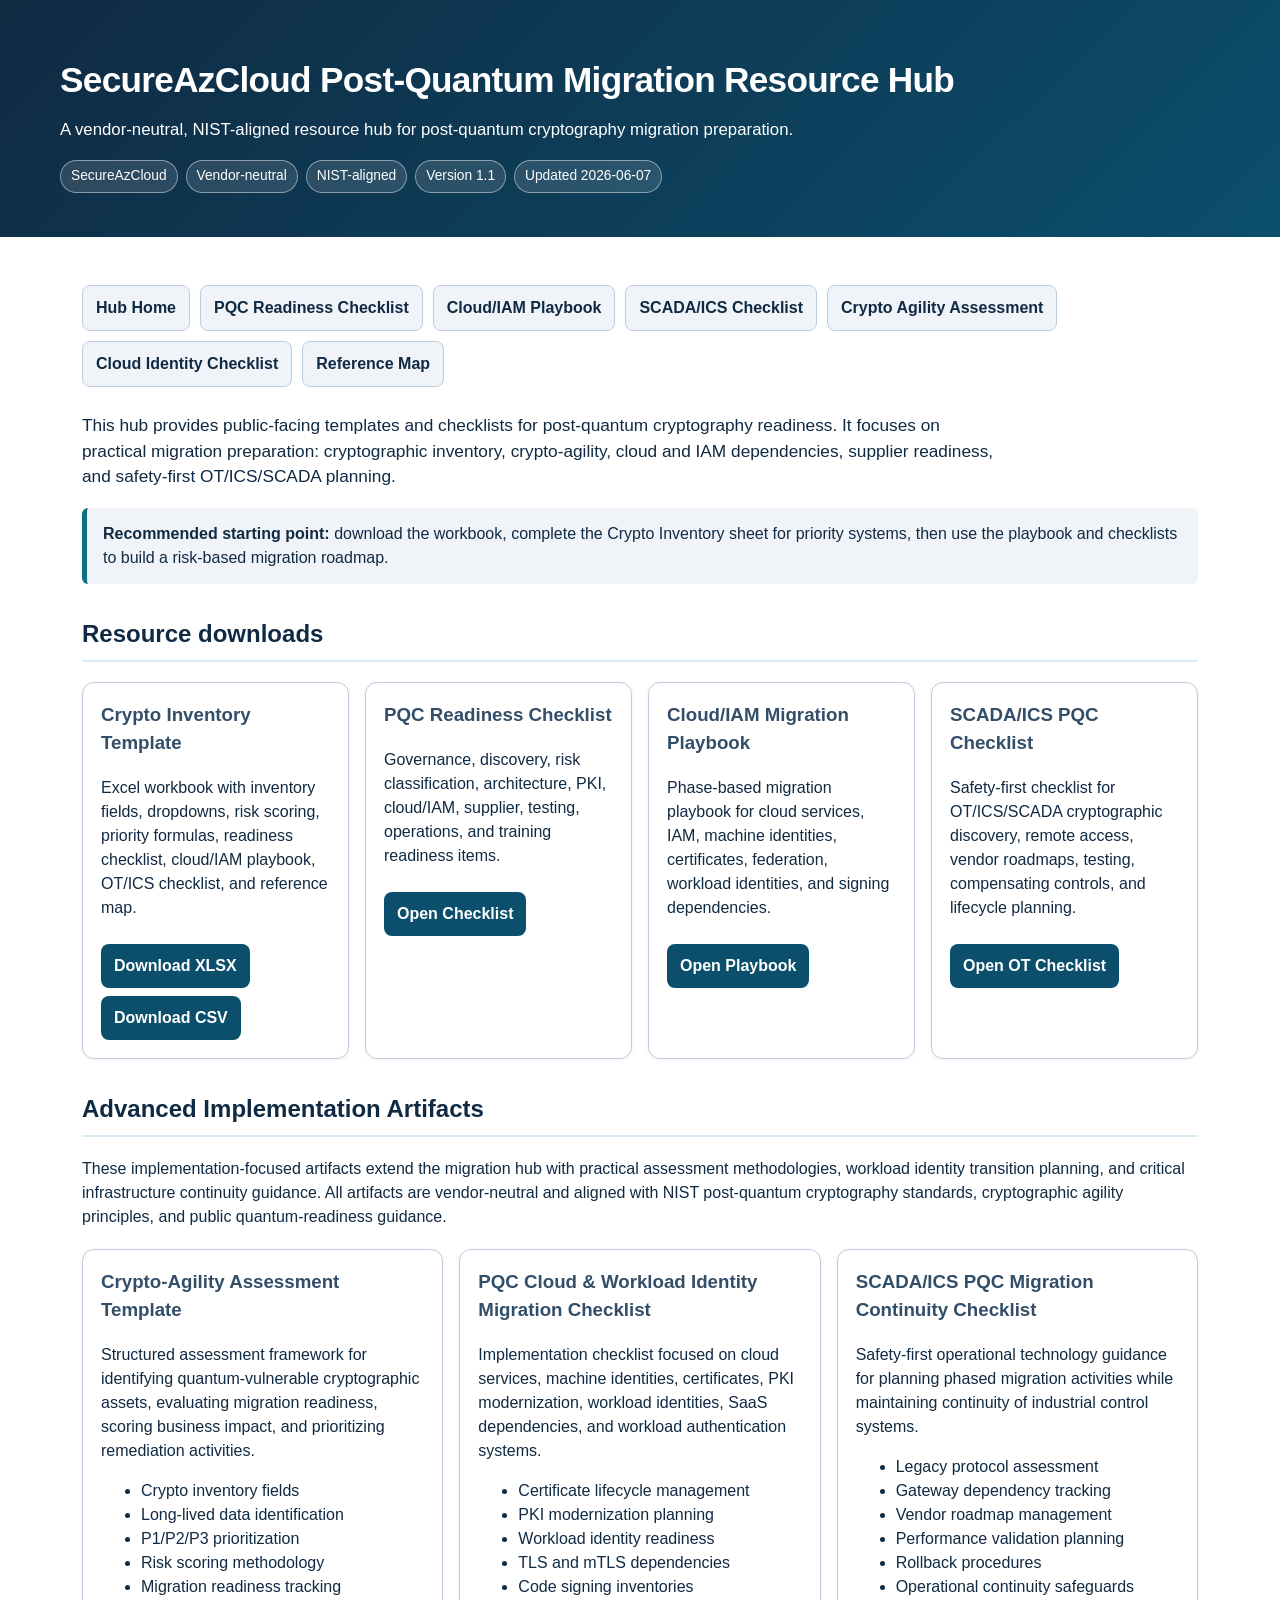
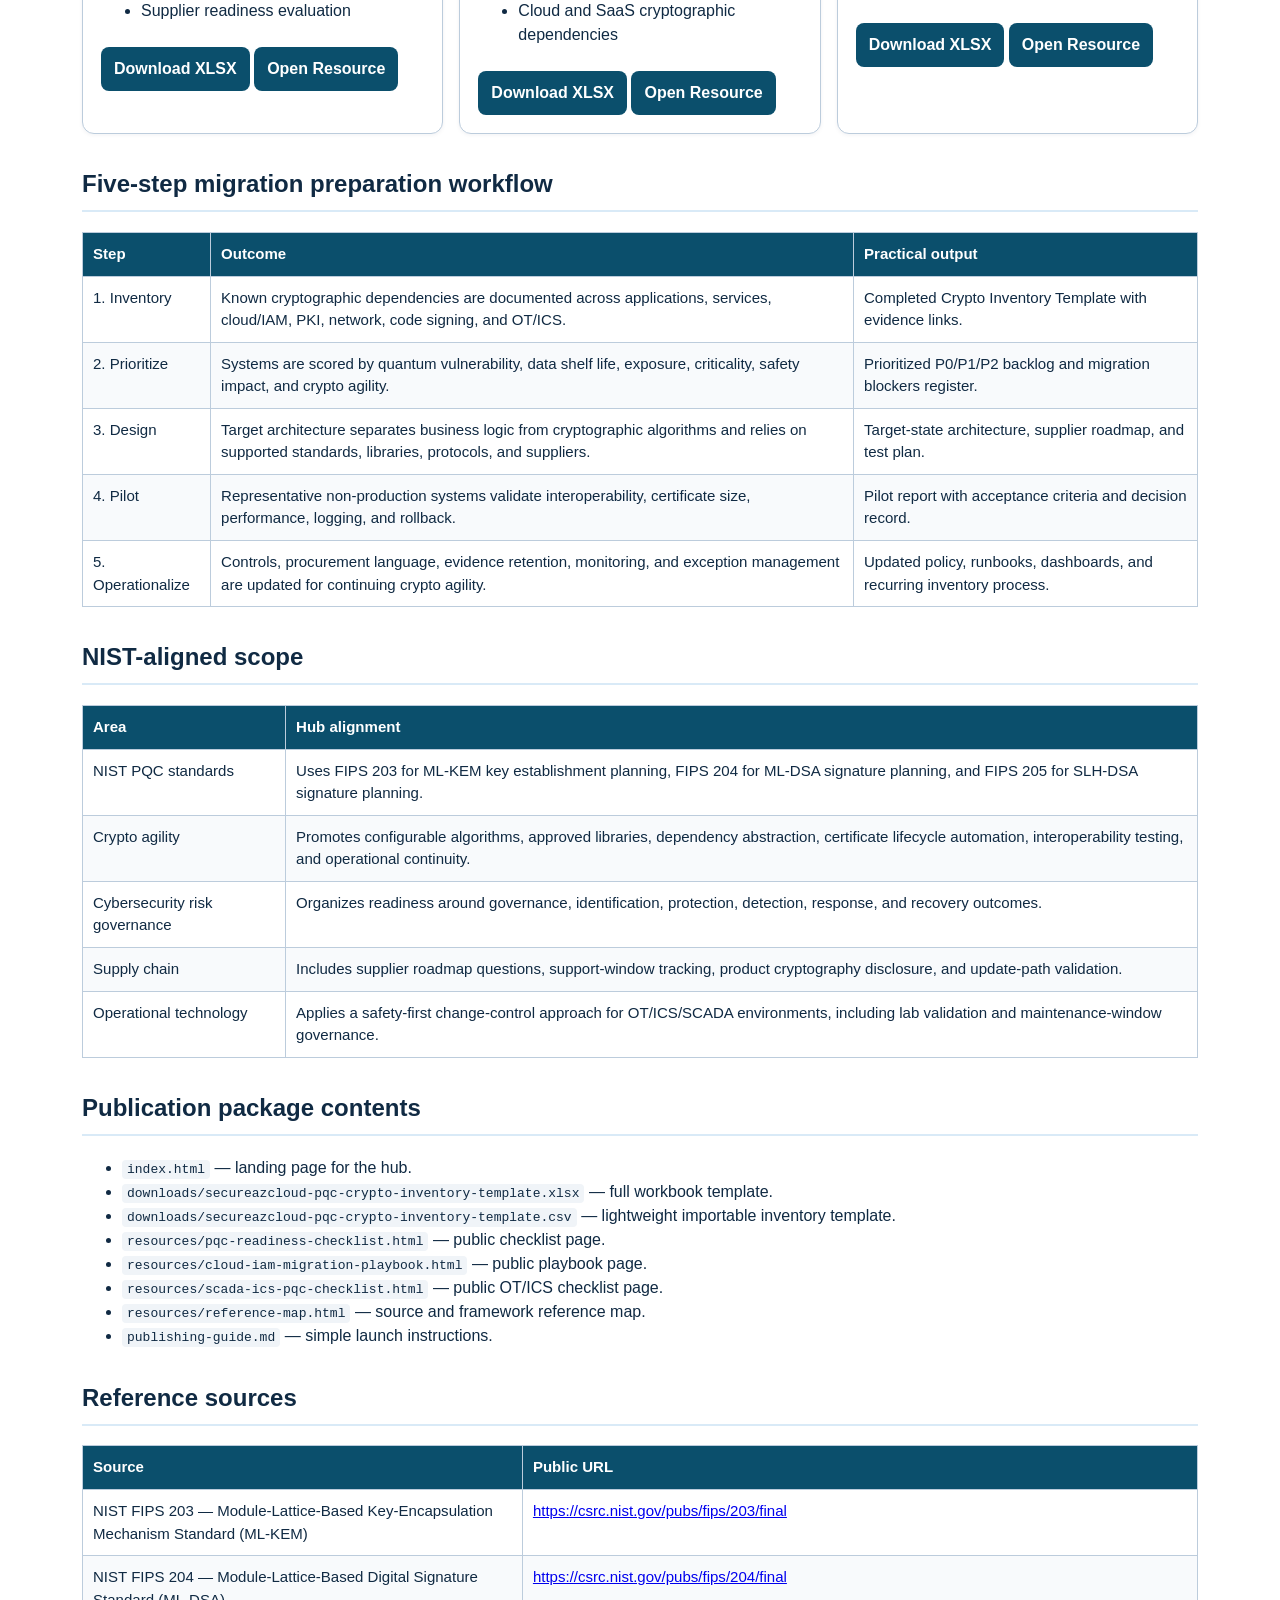
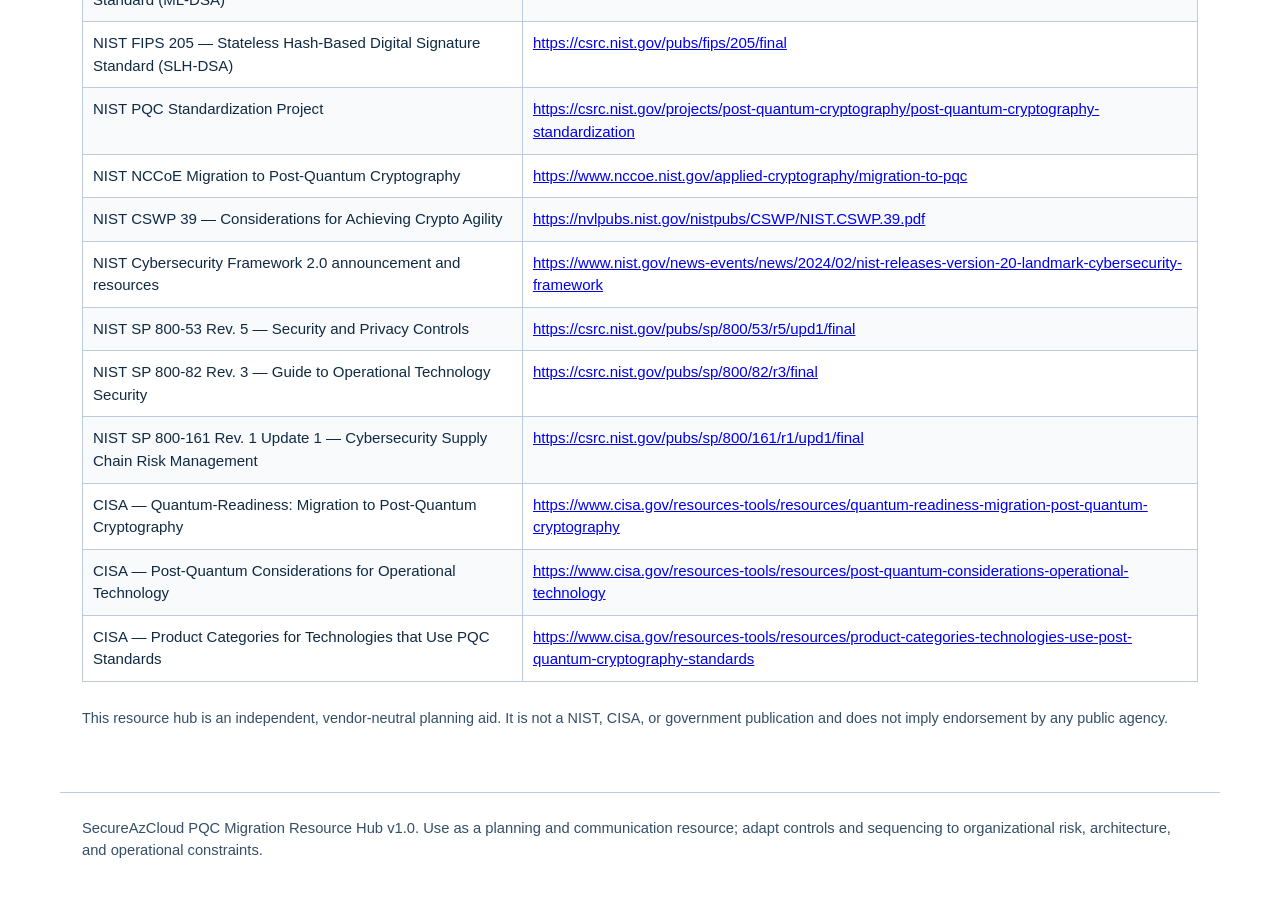
==== index.html @ bd709996 "Update title and add new resources in index.html" ====
<!doctype html>
<html lang="en">
<head>
  <meta charset="utf-8">
  <meta name="viewport" content="width=device-width,initial-scale=1">
  <title><h1>SecureAzCloud Post-Quantum Migration Resource Hub</h1></title>
  <link rel="stylesheet" href="assets/style.css">
</head>
<body>
<header>
  <div class="wrap">
    <h1><h1>SecureAzCloud Post-Quantum Migration Resource Hub</h1></h1>
    <p>A vendor-neutral, NIST-aligned resource hub for post-quantum cryptography migration preparation.</p>
    <div class="badges">
      <span class="badge">SecureAzCloud</span>
      <span class="badge">Vendor-neutral</span>
      <span class="badge">NIST-aligned</span>
      <span class="badge">Version 1.1</span>
      <span class="badge">Updated 2026-06-07</span>
    </div>
  </div>
</header>
<main>
<nav class="hubnav">
<a href="index.html">Hub Home</a>
<a href="resources/pqc-readiness-checklist.html">PQC Readiness Checklist</a>
<a href="resources/cloud-iam-migration-playbook.html">Cloud/IAM Playbook</a>
<a href="resources/scada-ics-pqc-checklist.html">SCADA/ICS Checklist</a>
<a href="resources/crypto-agility-assessment-template.html">Crypto Agility Assessment</a>
<a href="resources/pqc-cloud-workload-identity-migration-checklist.html">Cloud Identity Checklist</a>
<a href="resources/reference-map.html">Reference Map</a>
</nav>

<section>
<p class="lead">This hub provides public-facing templates and checklists for post-quantum cryptography readiness. It focuses on practical migration preparation: cryptographic inventory, crypto-agility, cloud and IAM dependencies, supplier readiness, and safety-first OT/ICS/SCADA planning.</p>
<div class="notice">
<strong>Recommended starting point:</strong> download the workbook, complete the Crypto Inventory sheet for priority systems, then use the playbook and checklists to build a risk-based migration roadmap.
</div>
</section>
<section>
<h2>Resource downloads</h2>
<div class="grid">
  <div class="card">
    <h3>Crypto Inventory Template</h3>
    <p>Excel workbook with inventory fields, dropdowns, risk scoring, priority formulas, readiness checklist, cloud/IAM playbook, OT/ICS checklist, and reference map.</p>
    <a class="button" href="downloads/secureazcloud-pqc-crypto-inventory-template.xlsx">Download XLSX</a>
    <a class="button" href="downloads/secureazcloud-pqc-crypto-inventory-template.csv">Download CSV</a>
  </div>
  <div class="card">
    <h3>PQC Readiness Checklist</h3>
    <p>Governance, discovery, risk classification, architecture, PKI, cloud/IAM, supplier, testing, operations, and training readiness items.</p>
    <a class="button" href="resources/pqc-readiness-checklist.html">Open Checklist</a>
  </div>
  <div class="card">
    <h3>Cloud/IAM Migration Playbook</h3>
    <p>Phase-based migration playbook for cloud services, IAM, machine identities, certificates, federation, workload identities, and signing dependencies.</p>
    <a class="button" href="resources/cloud-iam-migration-playbook.html">Open Playbook</a>
  </div>
  <div class="card">
    <h3>SCADA/ICS PQC Checklist</h3>
    <p>Safety-first checklist for OT/ICS/SCADA cryptographic discovery, remote access, vendor roadmaps, testing, compensating controls, and lifecycle planning.</p>
    <a class="button" href="resources/scada-ics-pqc-checklist.html">Open OT Checklist</a>
  </div>
  
</div>
</section>
<section>
<h2>Advanced Implementation Artifacts</h2>

<p>
These implementation-focused artifacts extend the migration hub with practical
assessment methodologies, workload identity transition planning, and critical
infrastructure continuity guidance. All artifacts are vendor-neutral and aligned
with NIST post-quantum cryptography standards, cryptographic agility principles,
and public quantum-readiness guidance.
</p>

<div class="grid">

  <div class="card">
    <h3>Crypto-Agility Assessment Template</h3>
    <p>
    Structured assessment framework for identifying quantum-vulnerable
    cryptographic assets, evaluating migration readiness, scoring business
    impact, and prioritizing remediation activities.
    </p>

    <ul>
      <li>Crypto inventory fields</li>
      <li>Long-lived data identification</li>
      <li>P1/P2/P3 prioritization</li>
      <li>Risk scoring methodology</li>
      <li>Migration readiness tracking</li>
      <li>Supplier readiness evaluation</li>
    </ul>

    <a class="button" href="downloads/secureazcloud-crypto-agility-assessment-template-v1.0.xlsx">Download XLSX</a>
    <a class="button" href="resources/crypto-agility-assessment-template.html">Open Resource</a>
  </div>

  <div class="card">
    <h3>PQC Cloud & Workload Identity Migration Checklist</h3>

    <p>
    Implementation checklist focused on cloud services, machine identities,
    certificates, PKI modernization, workload identities, SaaS dependencies,
    and workload authentication systems.
    </p>

    <ul>
      <li>Certificate lifecycle management</li>
      <li>PKI modernization planning</li>
      <li>Workload identity readiness</li>
      <li>TLS and mTLS dependencies</li>
      <li>Code signing inventories</li>
      <li>Cloud and SaaS cryptographic dependencies</li>
    </ul>

    <a class="button" href="downloads/secureazcloud-pqc-cloud-workload-identity-checklist-v1.0.xlsx">Download XLSX</a>
    <a class="button" href="resources/pqc-cloud-workload-identity-migration-checklist.html">Open Resource</a>
  </div>

  <div class="card">
    <h3>SCADA/ICS PQC Migration Continuity Checklist</h3>

    <p>
    Safety-first operational technology guidance for planning phased migration
    activities while maintaining continuity of industrial control systems.
    </p>

    <ul>
      <li>Legacy protocol assessment</li>
      <li>Gateway dependency tracking</li>
      <li>Vendor roadmap management</li>
      <li>Performance validation planning</li>
      <li>Rollback procedures</li>
      <li>Operational continuity safeguards</li>
    </ul>

    <a class="button" href="downloads/secureazcloud-scada-ics-pqc-continuity-checklist-v1.0.xlsx">Download XLSX</a>
    <a class="button" href="resources/scada-ics-pqc-migration-continuity-checklist.html">Open Resource</a>
  </div>

</div>
</section>
  <section>
<h2>Five-step migration preparation workflow</h2>
<table>
<thead><tr><th>Step</th><th>Outcome</th><th>Practical output</th></tr></thead>
<tbody>
<tr><td>1. Inventory</td><td>Known cryptographic dependencies are documented across applications, services, cloud/IAM, PKI, network, code signing, and OT/ICS.</td><td>Completed Crypto Inventory Template with evidence links.</td></tr>
<tr><td>2. Prioritize</td><td>Systems are scored by quantum vulnerability, data shelf life, exposure, criticality, safety impact, and crypto agility.</td><td>Prioritized P0/P1/P2 backlog and migration blockers register.</td></tr>
<tr><td>3. Design</td><td>Target architecture separates business logic from cryptographic algorithms and relies on supported standards, libraries, protocols, and suppliers.</td><td>Target-state architecture, supplier roadmap, and test plan.</td></tr>
<tr><td>4. Pilot</td><td>Representative non-production systems validate interoperability, certificate size, performance, logging, and rollback.</td><td>Pilot report with acceptance criteria and decision record.</td></tr>
<tr><td>5. Operationalize</td><td>Controls, procurement language, evidence retention, monitoring, and exception management are updated for continuing crypto agility.</td><td>Updated policy, runbooks, dashboards, and recurring inventory process.</td></tr>
</tbody>
</table>
</section>
<section>
<h2>NIST-aligned scope</h2>
<table>
<thead><tr><th>Area</th><th>Hub alignment</th></tr></thead>
<tbody>
<tr><td>NIST PQC standards</td><td>Uses FIPS 203 for ML-KEM key establishment planning, FIPS 204 for ML-DSA signature planning, and FIPS 205 for SLH-DSA signature planning.</td></tr>
<tr><td>Crypto agility</td><td>Promotes configurable algorithms, approved libraries, dependency abstraction, certificate lifecycle automation, interoperability testing, and operational continuity.</td></tr>
<tr><td>Cybersecurity risk governance</td><td>Organizes readiness around governance, identification, protection, detection, response, and recovery outcomes.</td></tr>
<tr><td>Supply chain</td><td>Includes supplier roadmap questions, support-window tracking, product cryptography disclosure, and update-path validation.</td></tr>
<tr><td>Operational technology</td><td>Applies a safety-first change-control approach for OT/ICS/SCADA environments, including lab validation and maintenance-window governance.</td></tr>
</tbody>
</table>
</section>
<section>
<h2>Publication package contents</h2>
<ul>
<li><code>index.html</code> — landing page for the hub.</li>
<li><code>downloads/secureazcloud-pqc-crypto-inventory-template.xlsx</code> — full workbook template.</li>
<li><code>downloads/secureazcloud-pqc-crypto-inventory-template.csv</code> — lightweight importable inventory template.</li>
<li><code>resources/pqc-readiness-checklist.html</code> — public checklist page.</li>
<li><code>resources/cloud-iam-migration-playbook.html</code> — public playbook page.</li>
<li><code>resources/scada-ics-pqc-checklist.html</code> — public OT/ICS checklist page.</li>
<li><code>resources/reference-map.html</code> — source and framework reference map.</li>
<li><code>publishing-guide.md</code> — simple launch instructions.</li>
</ul>
</section>

<section id="references">
<h2>Reference sources</h2>
<table>
<thead><tr><th>Source</th><th>Public URL</th></tr></thead>
<tbody>
<tr><td>NIST FIPS 203 — Module-Lattice-Based Key-Encapsulation Mechanism Standard (ML-KEM)</td><td><a href="https://csrc.nist.gov/pubs/fips/203/final">https://csrc.nist.gov/pubs/fips/203/final</a></td></tr>
<tr><td>NIST FIPS 204 — Module-Lattice-Based Digital Signature Standard (ML-DSA)</td><td><a href="https://csrc.nist.gov/pubs/fips/204/final">https://csrc.nist.gov/pubs/fips/204/final</a></td></tr>
<tr><td>NIST FIPS 205 — Stateless Hash-Based Digital Signature Standard (SLH-DSA)</td><td><a href="https://csrc.nist.gov/pubs/fips/205/final">https://csrc.nist.gov/pubs/fips/205/final</a></td></tr>
<tr><td>NIST PQC Standardization Project</td><td><a href="https://csrc.nist.gov/projects/post-quantum-cryptography/post-quantum-cryptography-standardization">https://csrc.nist.gov/projects/post-quantum-cryptography/post-quantum-cryptography-standardization</a></td></tr>
<tr><td>NIST NCCoE Migration to Post-Quantum Cryptography</td><td><a href="https://www.nccoe.nist.gov/applied-cryptography/migration-to-pqc">https://www.nccoe.nist.gov/applied-cryptography/migration-to-pqc</a></td></tr>
<tr><td>NIST CSWP 39 — Considerations for Achieving Crypto Agility</td><td><a href="https://nvlpubs.nist.gov/nistpubs/CSWP/NIST.CSWP.39.pdf">https://nvlpubs.nist.gov/nistpubs/CSWP/NIST.CSWP.39.pdf</a></td></tr>
<tr><td>NIST Cybersecurity Framework 2.0 announcement and resources</td><td><a href="https://www.nist.gov/news-events/news/2024/02/nist-releases-version-20-landmark-cybersecurity-framework">https://www.nist.gov/news-events/news/2024/02/nist-releases-version-20-landmark-cybersecurity-framework</a></td></tr>
<tr><td>NIST SP 800-53 Rev. 5 — Security and Privacy Controls</td><td><a href="https://csrc.nist.gov/pubs/sp/800/53/r5/upd1/final">https://csrc.nist.gov/pubs/sp/800/53/r5/upd1/final</a></td></tr>
<tr><td>NIST SP 800-82 Rev. 3 — Guide to Operational Technology Security</td><td><a href="https://csrc.nist.gov/pubs/sp/800/82/r3/final">https://csrc.nist.gov/pubs/sp/800/82/r3/final</a></td></tr>
<tr><td>NIST SP 800-161 Rev. 1 Update 1 — Cybersecurity Supply Chain Risk Management</td><td><a href="https://csrc.nist.gov/pubs/sp/800/161/r1/upd1/final">https://csrc.nist.gov/pubs/sp/800/161/r1/upd1/final</a></td></tr>
<tr><td>CISA — Quantum-Readiness: Migration to Post-Quantum Cryptography</td><td><a href="https://www.cisa.gov/resources-tools/resources/quantum-readiness-migration-post-quantum-cryptography">https://www.cisa.gov/resources-tools/resources/quantum-readiness-migration-post-quantum-cryptography</a></td></tr>
<tr><td>CISA — Post-Quantum Considerations for Operational Technology</td><td><a href="https://www.cisa.gov/resources-tools/resources/post-quantum-considerations-operational-technology">https://www.cisa.gov/resources-tools/resources/post-quantum-considerations-operational-technology</a></td></tr>
<tr><td>CISA — Product Categories for Technologies that Use PQC Standards</td><td><a href="https://www.cisa.gov/resources-tools/resources/product-categories-technologies-use-post-quantum-cryptography-standards">https://www.cisa.gov/resources-tools/resources/product-categories-technologies-use-post-quantum-cryptography-standards</a></td></tr>
</tbody>
</table>
<p class="small">This resource hub is an independent, vendor-neutral planning aid. It is not a NIST, CISA, or government publication and does not imply endorsement by any public agency.</p>
</section>
</main>
<footer>
  SecureAzCloud PQC Migration Resource Hub v1.0. Use as a planning and communication resource; adapt controls and sequencing to organizational risk, architecture, and operational constraints.
</footer>
</body>
</html>
---- assets/style.css ----
:root {
  --navy: #102A43;
  --blue: #0B4F6C;
  --sky: #D9EAF7;
  --slate: #334E68;
  --light: #F0F4F8;
  --border: #BCCCDC;
  --accent: #0B7285;
  --warning: #9A3412;
  --success: #14532D;
}
* { box-sizing: border-box; }
body {
  margin: 0;
  font-family: Arial, Helvetica, sans-serif;
  color: var(--navy);
  background: #ffffff;
  line-height: 1.5;
}
header {
  background: linear-gradient(135deg, var(--navy), var(--blue));
  color: #fff;
  padding: 44px 28px;
}
header .wrap, main, footer {
  max-width: 1160px;
  margin: 0 auto;
}
header h1 {
  margin: 0 0 10px;
  font-size: 2.2rem;
  letter-spacing: -0.02em;
}
header p {
  max-width: 880px;
  margin: 6px 0 0;
  font-size: 1.05rem;
}
.badges {
  display: flex;
  flex-wrap: wrap;
  gap: 8px;
  margin-top: 18px;
}
.badge {
  border: 1px solid rgba(255,255,255,0.45);
  border-radius: 999px;
  padding: 5px 10px;
  font-size: 0.86rem;
  background: rgba(255,255,255,0.12);
}
main {
  padding: 30px 22px 48px;
}
nav.hubnav {
  display: flex;
  flex-wrap: wrap;
  gap: 10px;
  margin: 18px 0 26px;
}
nav.hubnav a {
  text-decoration: none;
  background: var(--light);
  color: var(--navy);
  border: 1px solid var(--border);
  padding: 10px 13px;
  border-radius: 8px;
  font-weight: 600;
}
h2 {
  margin-top: 32px;
  padding-bottom: 8px;
  border-bottom: 2px solid var(--sky);
  color: var(--navy);
}
h3 { color: var(--slate); margin-top: 24px; }
.lead { font-size: 1.08rem; max-width: 920px; }
.grid {
  display: grid;
  grid-template-columns: repeat(auto-fit, minmax(245px, 1fr));
  gap: 16px;
  margin: 20px 0;
}
.card {
  border: 1px solid var(--border);
  border-radius: 12px;
  padding: 18px;
  background: #fff;
  box-shadow: 0 1px 4px rgba(16,42,67,0.06);
}
.card h3 { margin-top: 0; }
.card a.button, a.button {
  display: inline-block;
  margin-top: 8px;
  background: var(--blue);
  color: #fff;
  padding: 10px 13px;
  border-radius: 8px;
  text-decoration: none;
  font-weight: 700;
}
.notice {
  border-left: 5px solid var(--accent);
  background: var(--light);
  padding: 14px 16px;
  margin: 18px 0;
  border-radius: 6px;
}
.warning {
  border-left-color: var(--warning);
}
table {
  width: 100%;
  border-collapse: collapse;
  margin: 16px 0 26px;
  font-size: 0.94rem;
}
th, td {
  border: 1px solid var(--border);
  vertical-align: top;
  padding: 10px;
}
th {
  background: var(--blue);
  color: #fff;
  text-align: left;
}
tbody tr:nth-child(even) { background: #F8FAFC; }
code {
  background: var(--light);
  padding: 2px 5px;
  border-radius: 4px;
}
footer {
  border-top: 1px solid var(--border);
  padding: 24px 22px 40px;
  color: var(--slate);
  font-size: 0.92rem;
}
.checklist td:first-child { width: 18%; font-weight: 700; }
.small { font-size: 0.9rem; color: var(--slate); }
@media print {
  nav.hubnav, a.button { display: none; }
  header { padding: 24px; }
  table { page-break-inside: auto; }
}
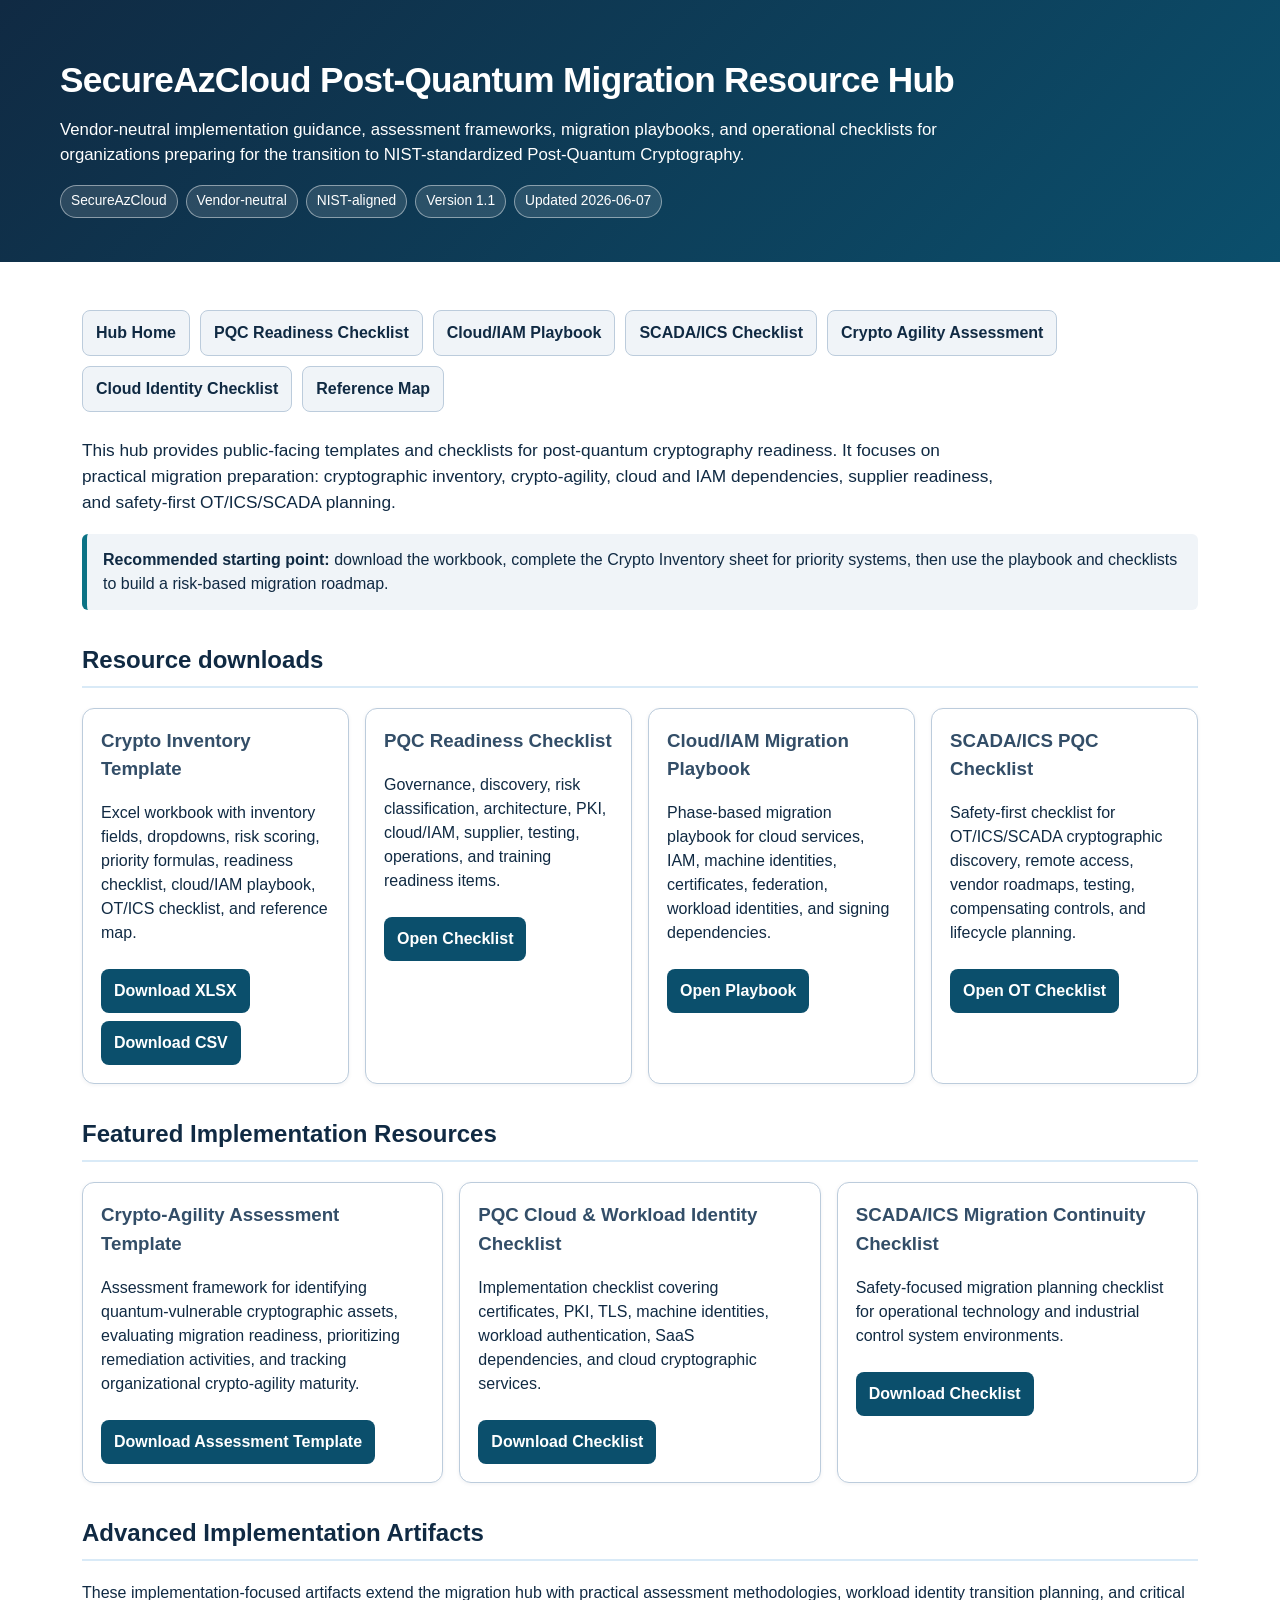
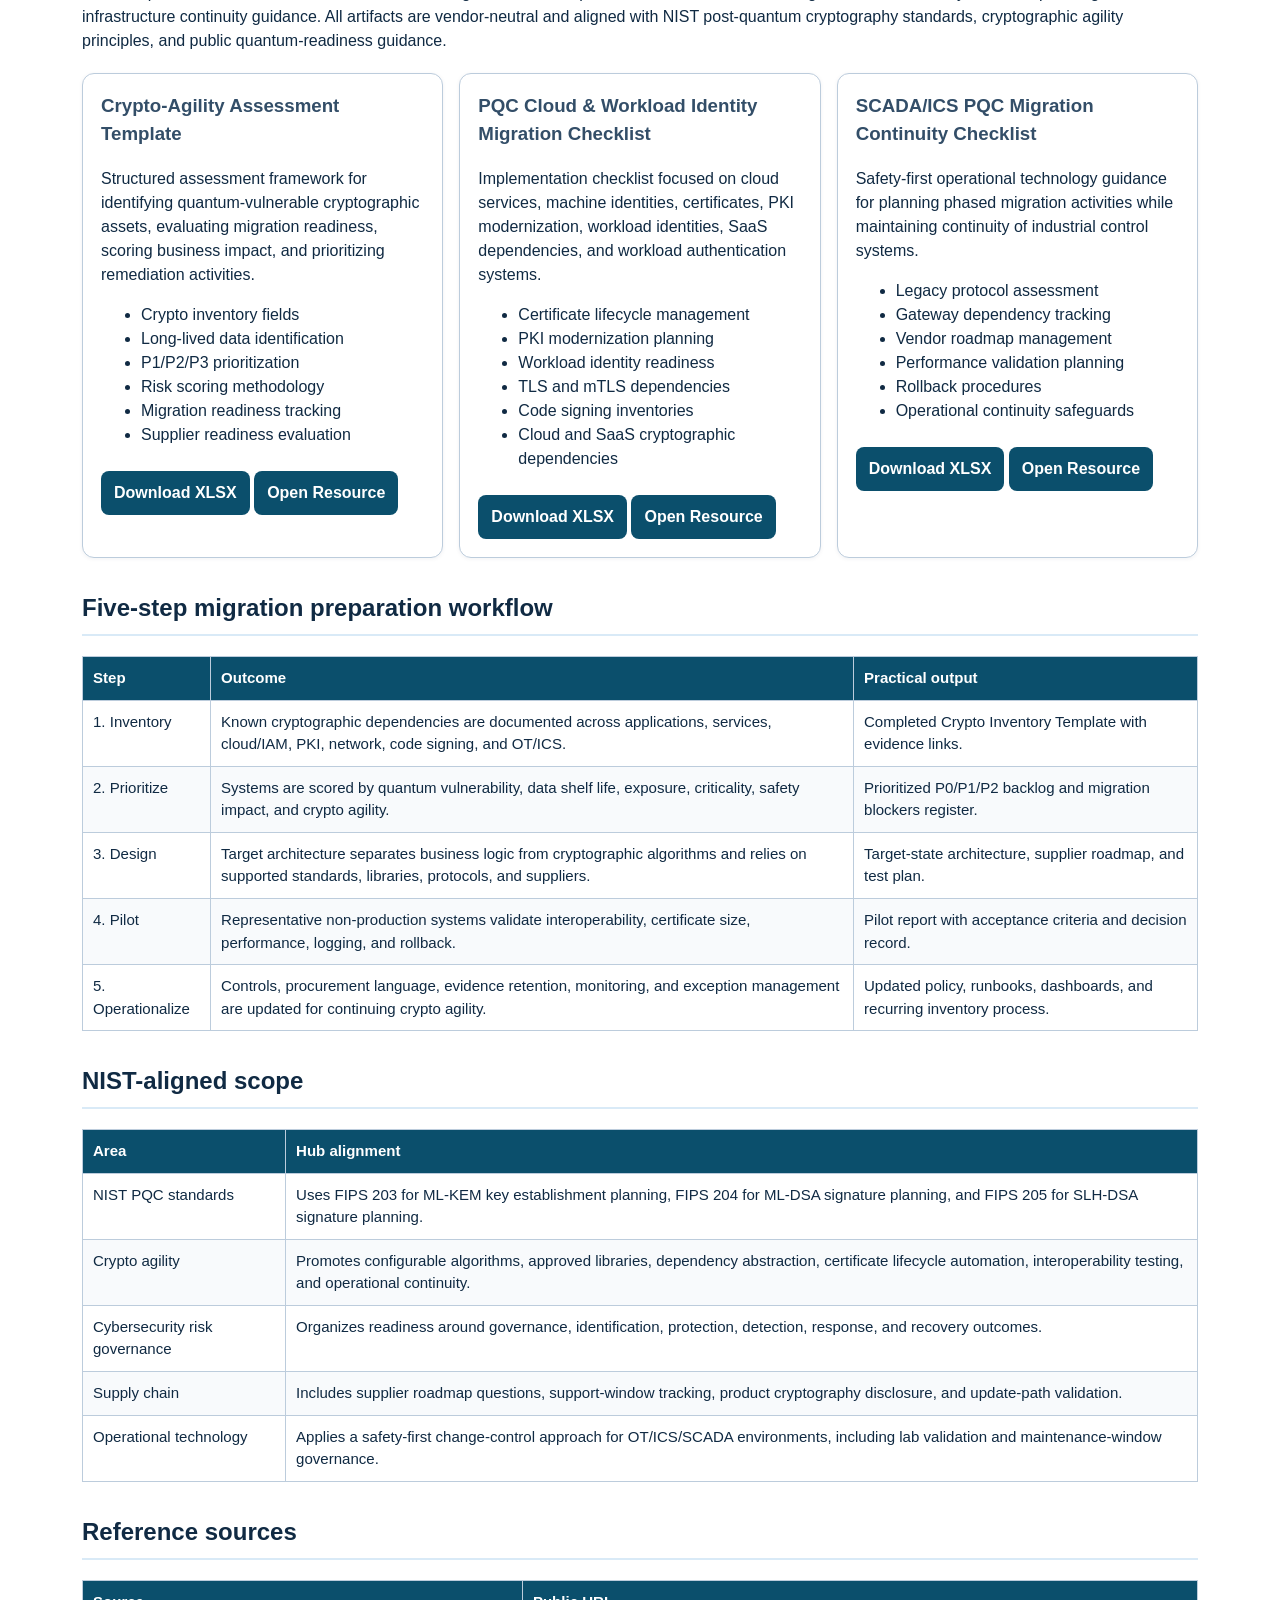
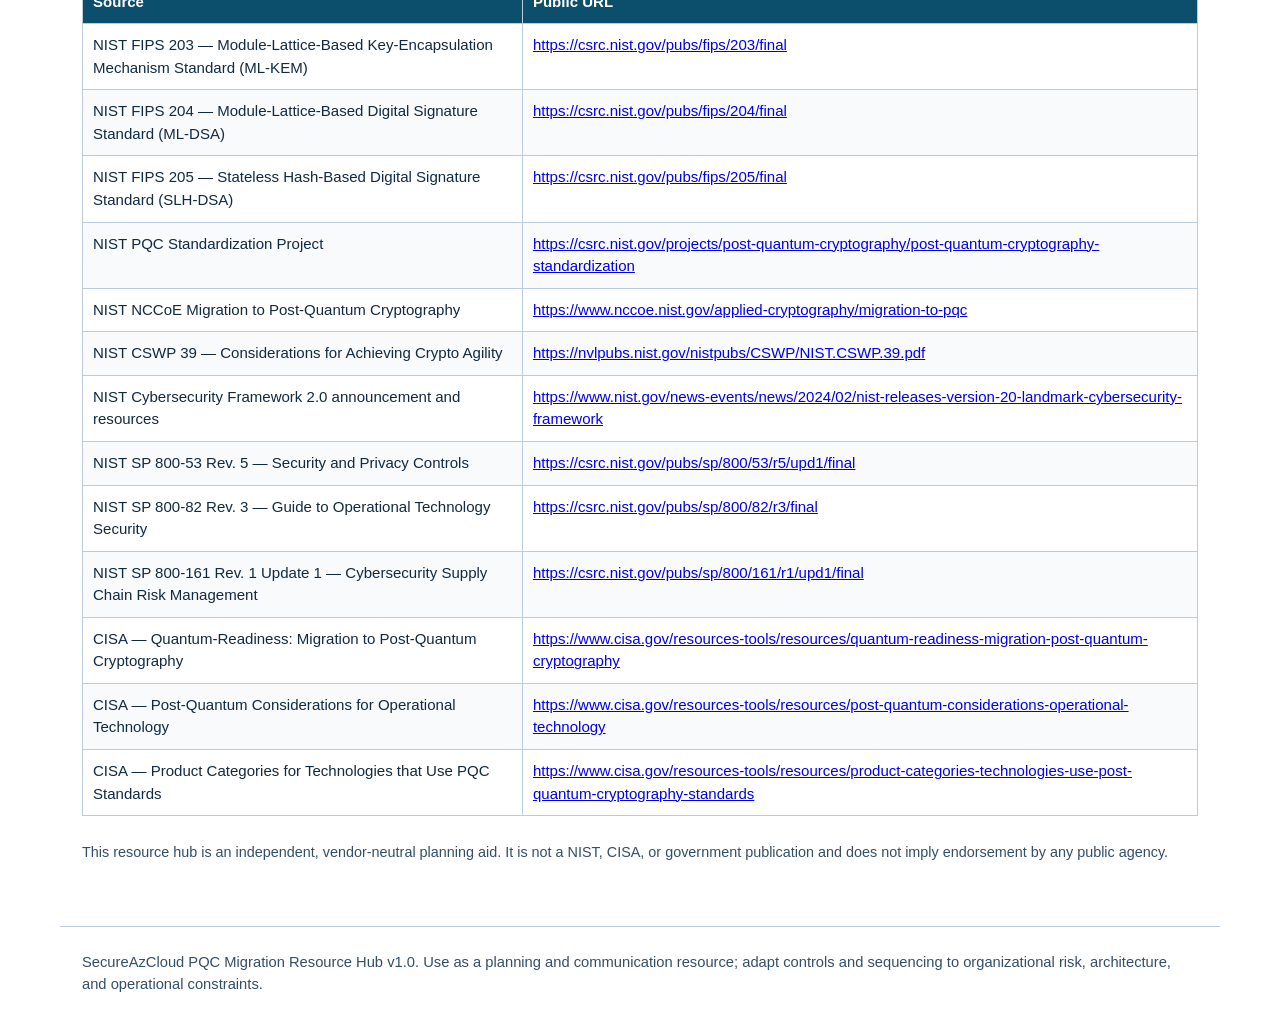
==== commit cb3f4ee2: "Revise resource hub description and add resources section Updated the description of the resource hu" ====
--- a/index.html
+++ b/index.html
@@ -10,7 +10,7 @@
 <header>
   <div class="wrap">
     <h1><h1>SecureAzCloud Post-Quantum Migration Resource Hub</h1></h1>
-    <p>A vendor-neutral, NIST-aligned resource hub for post-quantum cryptography migration preparation.</p>
+    <p>Vendor-neutral implementation guidance, assessment frameworks, migration playbooks, and operational checklists for organizations preparing for the transition to NIST-standardized Post-Quantum Cryptography.</p>
     <div class="badges">
       <span class="badge">SecureAzCloud</span>
       <span class="badge">Vendor-neutral</span>
@@ -62,6 +62,47 @@
     <a class="button" href="resources/scada-ics-pqc-checklist.html">Open OT Checklist</a>
   </div>
   
+</div>
+</section>
+  <section>
+<h2>Featured Implementation Resources</h2>
+
+<div class="grid">
+
+<div class="card">
+<h3>Crypto-Agility Assessment Template</h3>
+<p>
+Assessment framework for identifying quantum-vulnerable cryptographic assets,
+evaluating migration readiness, prioritizing remediation activities, and
+tracking organizational crypto-agility maturity.
+</p>
+<a class="button" href="downloads/secureazcloud-crypto-agility-assessment-template-v1.0.xlsx">
+Download Assessment Template
+</a>
+</div>
+
+<div class="card">
+<h3>PQC Cloud & Workload Identity Checklist</h3>
+<p>
+Implementation checklist covering certificates, PKI, TLS, machine identities,
+workload authentication, SaaS dependencies, and cloud cryptographic services.
+</p>
+<a class="button" href="downloads/secureazcloud-pqc-cloud-workload-identity-checklist-v1.0.xlsx">
+Download Checklist
+</a>
+</div>
+
+<div class="card">
+<h3>SCADA/ICS Migration Continuity Checklist</h3>
+<p>
+Safety-focused migration planning checklist for operational technology and
+industrial control system environments.
+</p>
+<a class="button" href="downloads/secureazcloud-scada-ics-pqc-continuity-checklist-v1.0.xlsx">
+Download Checklist
+</a>
+</div>
+
 </div>
 </section>
 <section>
@@ -169,19 +210,7 @@
 </tbody>
 </table>
 </section>
-<section>
-<h2>Publication package contents</h2>
-<ul>
-<li><code>index.html</code> — landing page for the hub.</li>
-<li><code>downloads/secureazcloud-pqc-crypto-inventory-template.xlsx</code> — full workbook template.</li>
-<li><code>downloads/secureazcloud-pqc-crypto-inventory-template.csv</code> — lightweight importable inventory template.</li>
-<li><code>resources/pqc-readiness-checklist.html</code> — public checklist page.</li>
-<li><code>resources/cloud-iam-migration-playbook.html</code> — public playbook page.</li>
-<li><code>resources/scada-ics-pqc-checklist.html</code> — public OT/ICS checklist page.</li>
-<li><code>resources/reference-map.html</code> — source and framework reference map.</li>
-<li><code>publishing-guide.md</code> — simple launch instructions.</li>
-</ul>
-</section>
+
 
 <section id="references">
 <h2>Reference sources</h2>
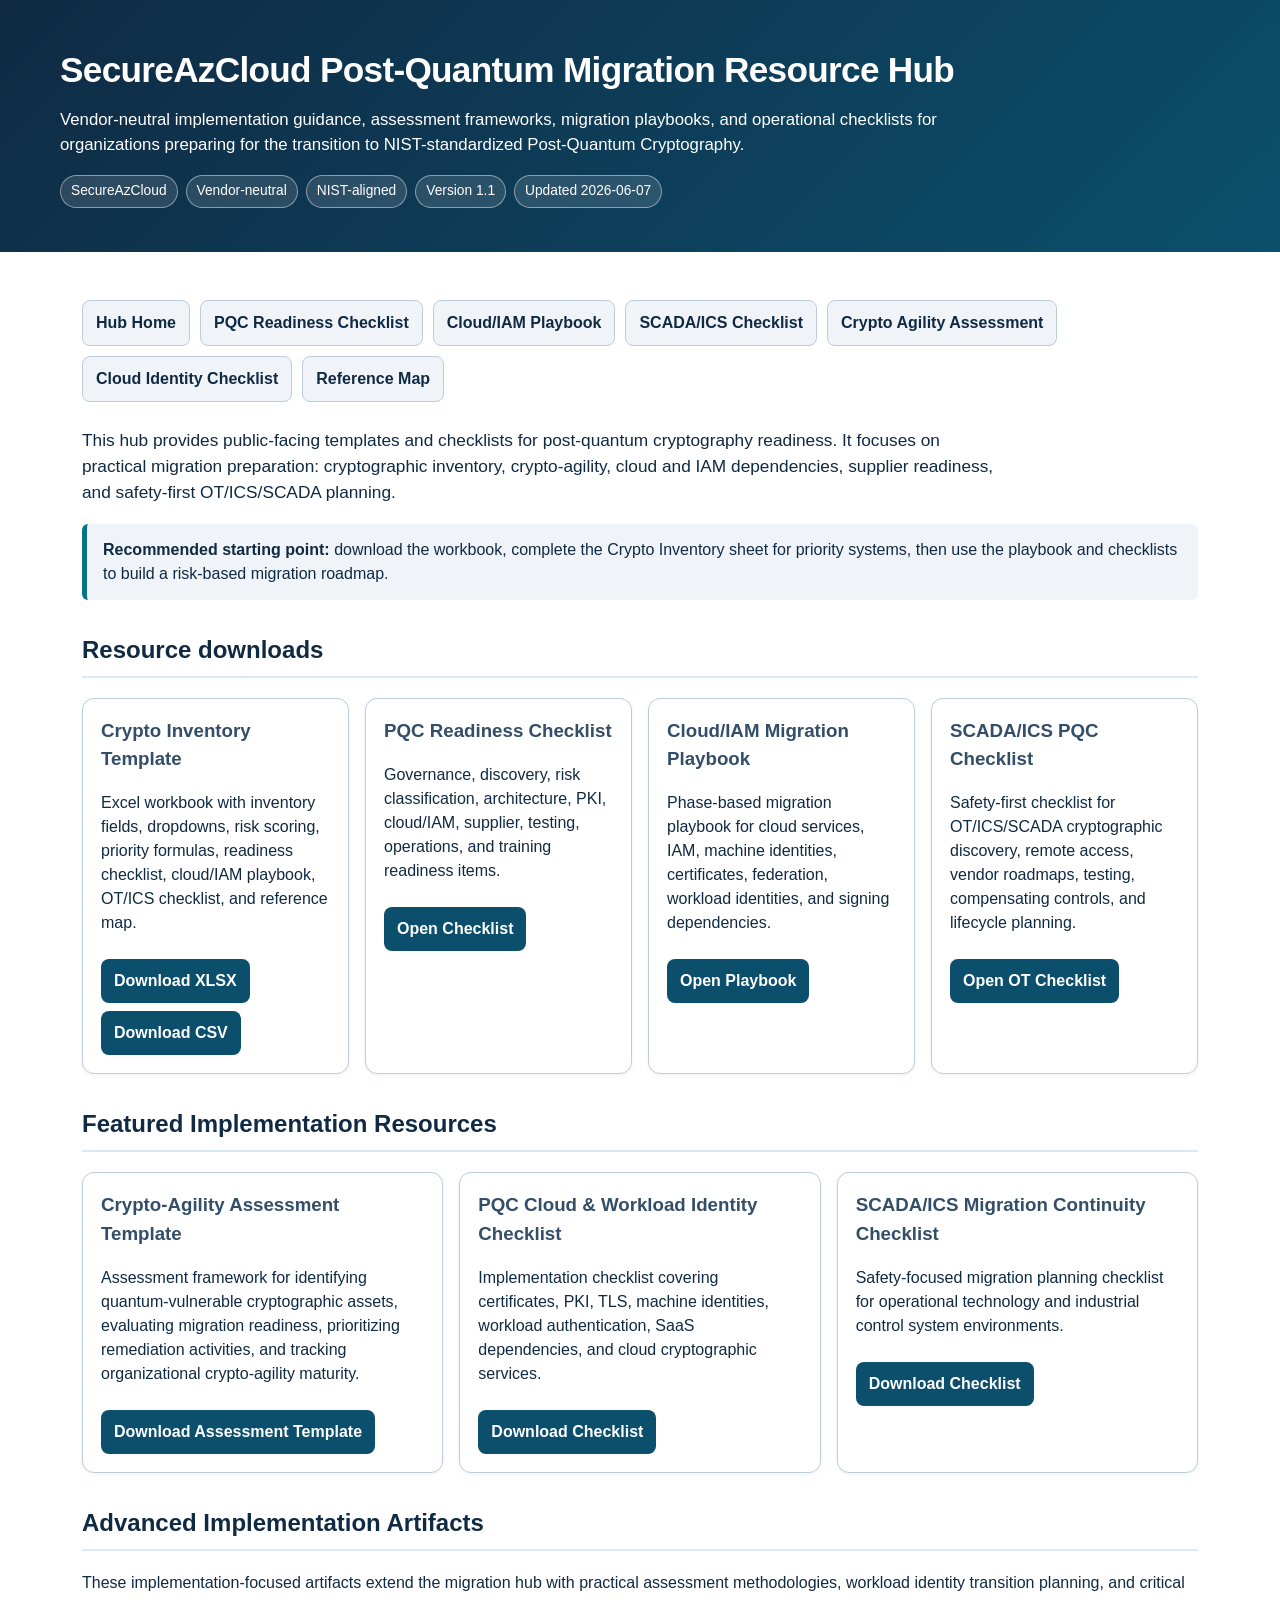
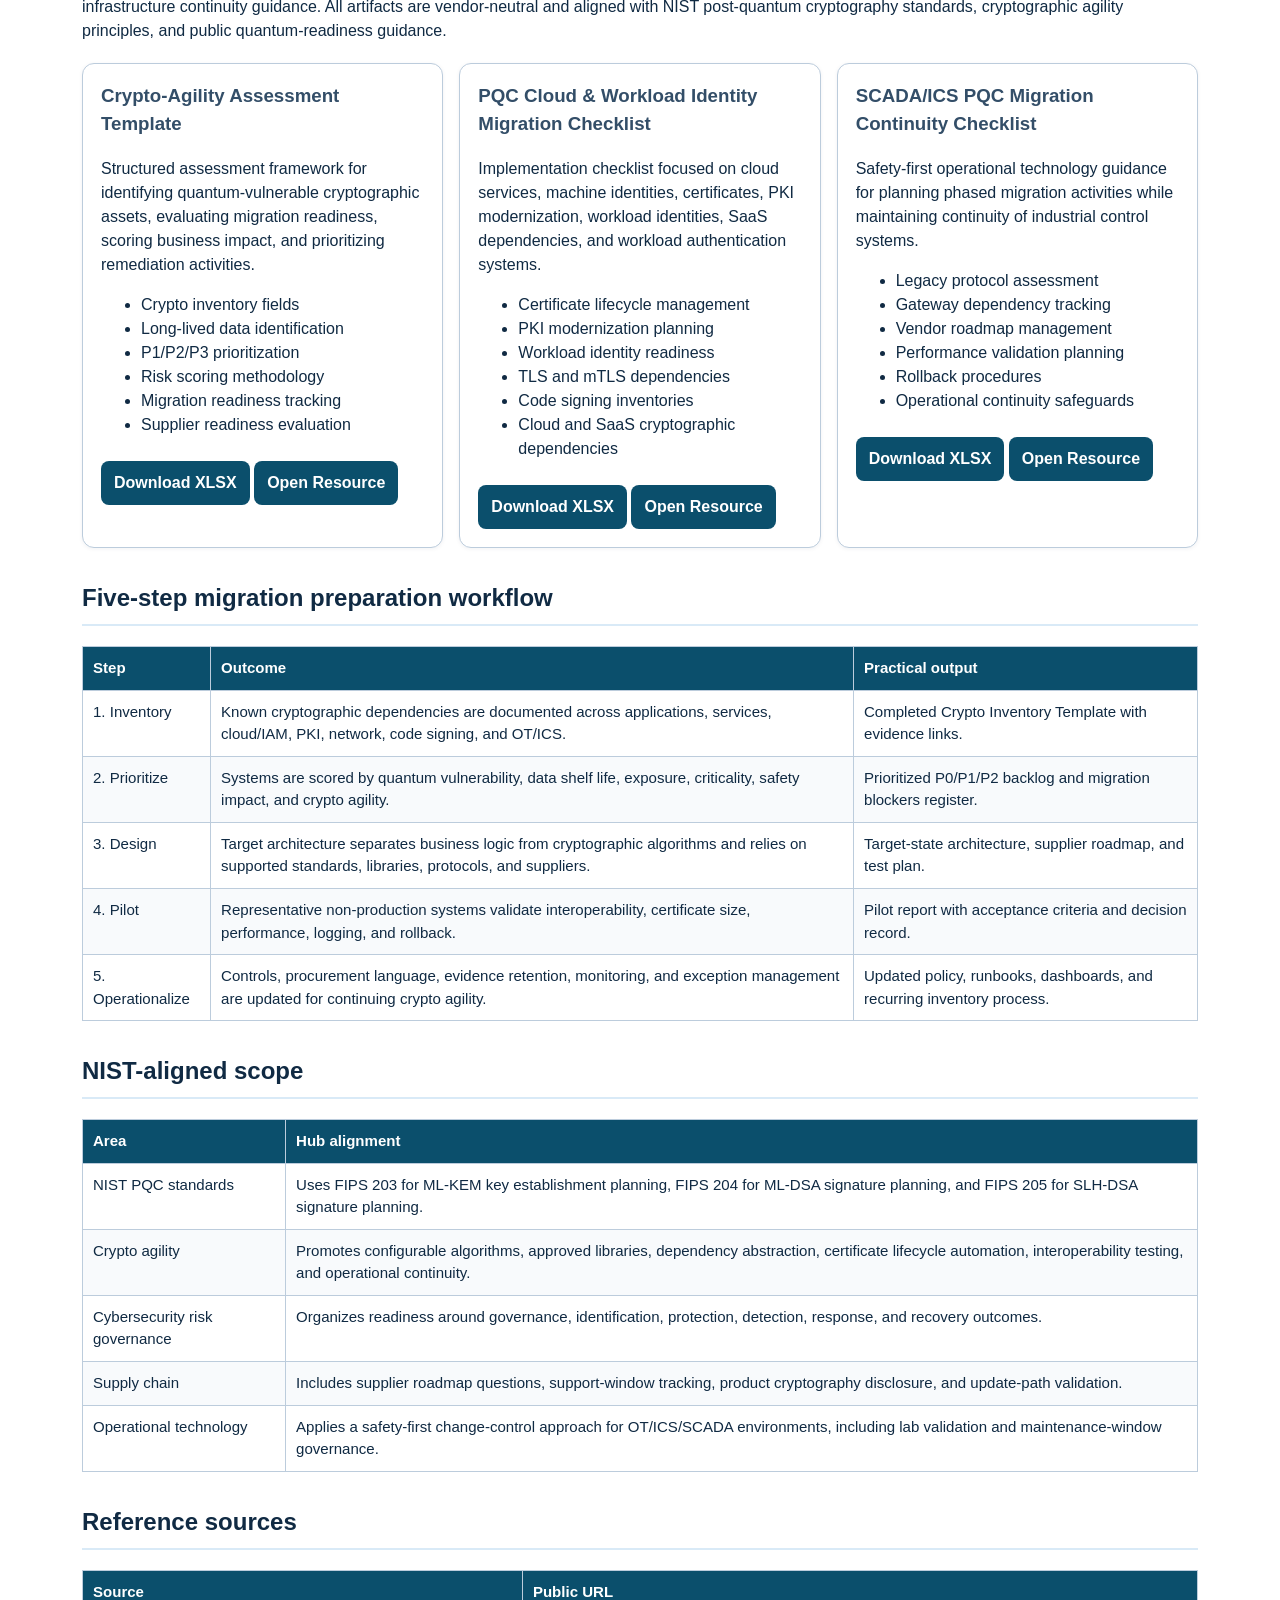
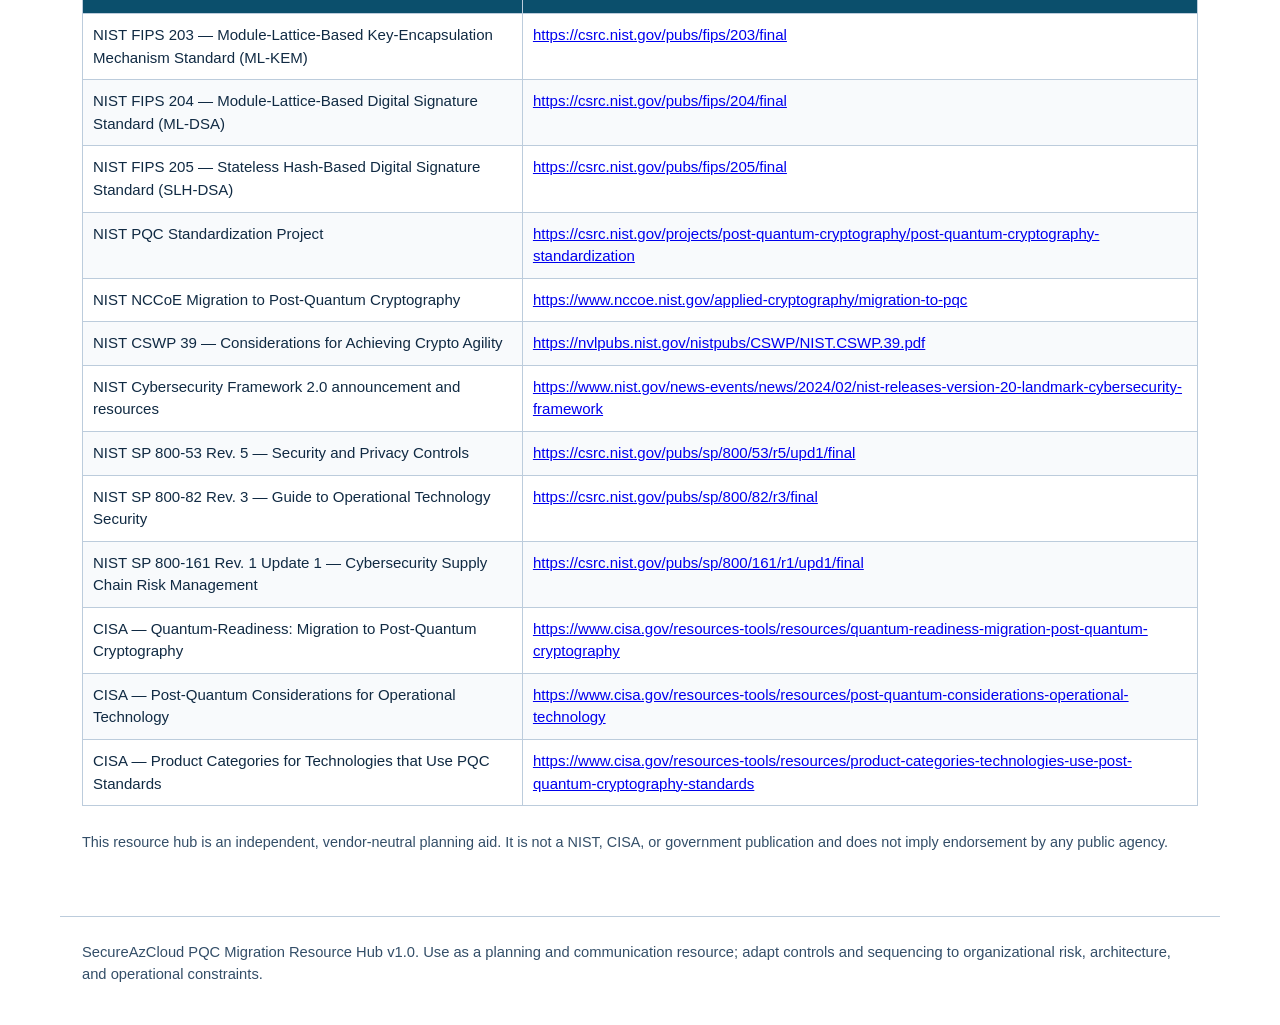
==== commit 485a8440: "Update title and header for PQC Migration Hub" ====
--- a/index.html
+++ b/index.html
@@ -3,13 +3,13 @@
 <head>
   <meta charset="utf-8">
   <meta name="viewport" content="width=device-width,initial-scale=1">
-  <title><h1>SecureAzCloud Post-Quantum Migration Resource Hub</h1></title>
+  <title>SecureAzCloud PQC Migration Hub | NIST-Aligned Post-Quantum Resources</title>
   <link rel="stylesheet" href="assets/style.css">
 </head>
 <body>
 <header>
   <div class="wrap">
-    <h1><h1>SecureAzCloud Post-Quantum Migration Resource Hub</h1></h1>
+    <h1>SecureAzCloud Post-Quantum Migration Resource Hub</h1>
     <p>Vendor-neutral implementation guidance, assessment frameworks, migration playbooks, and operational checklists for organizations preparing for the transition to NIST-standardized Post-Quantum Cryptography.</p>
     <div class="badges">
       <span class="badge">SecureAzCloud</span>
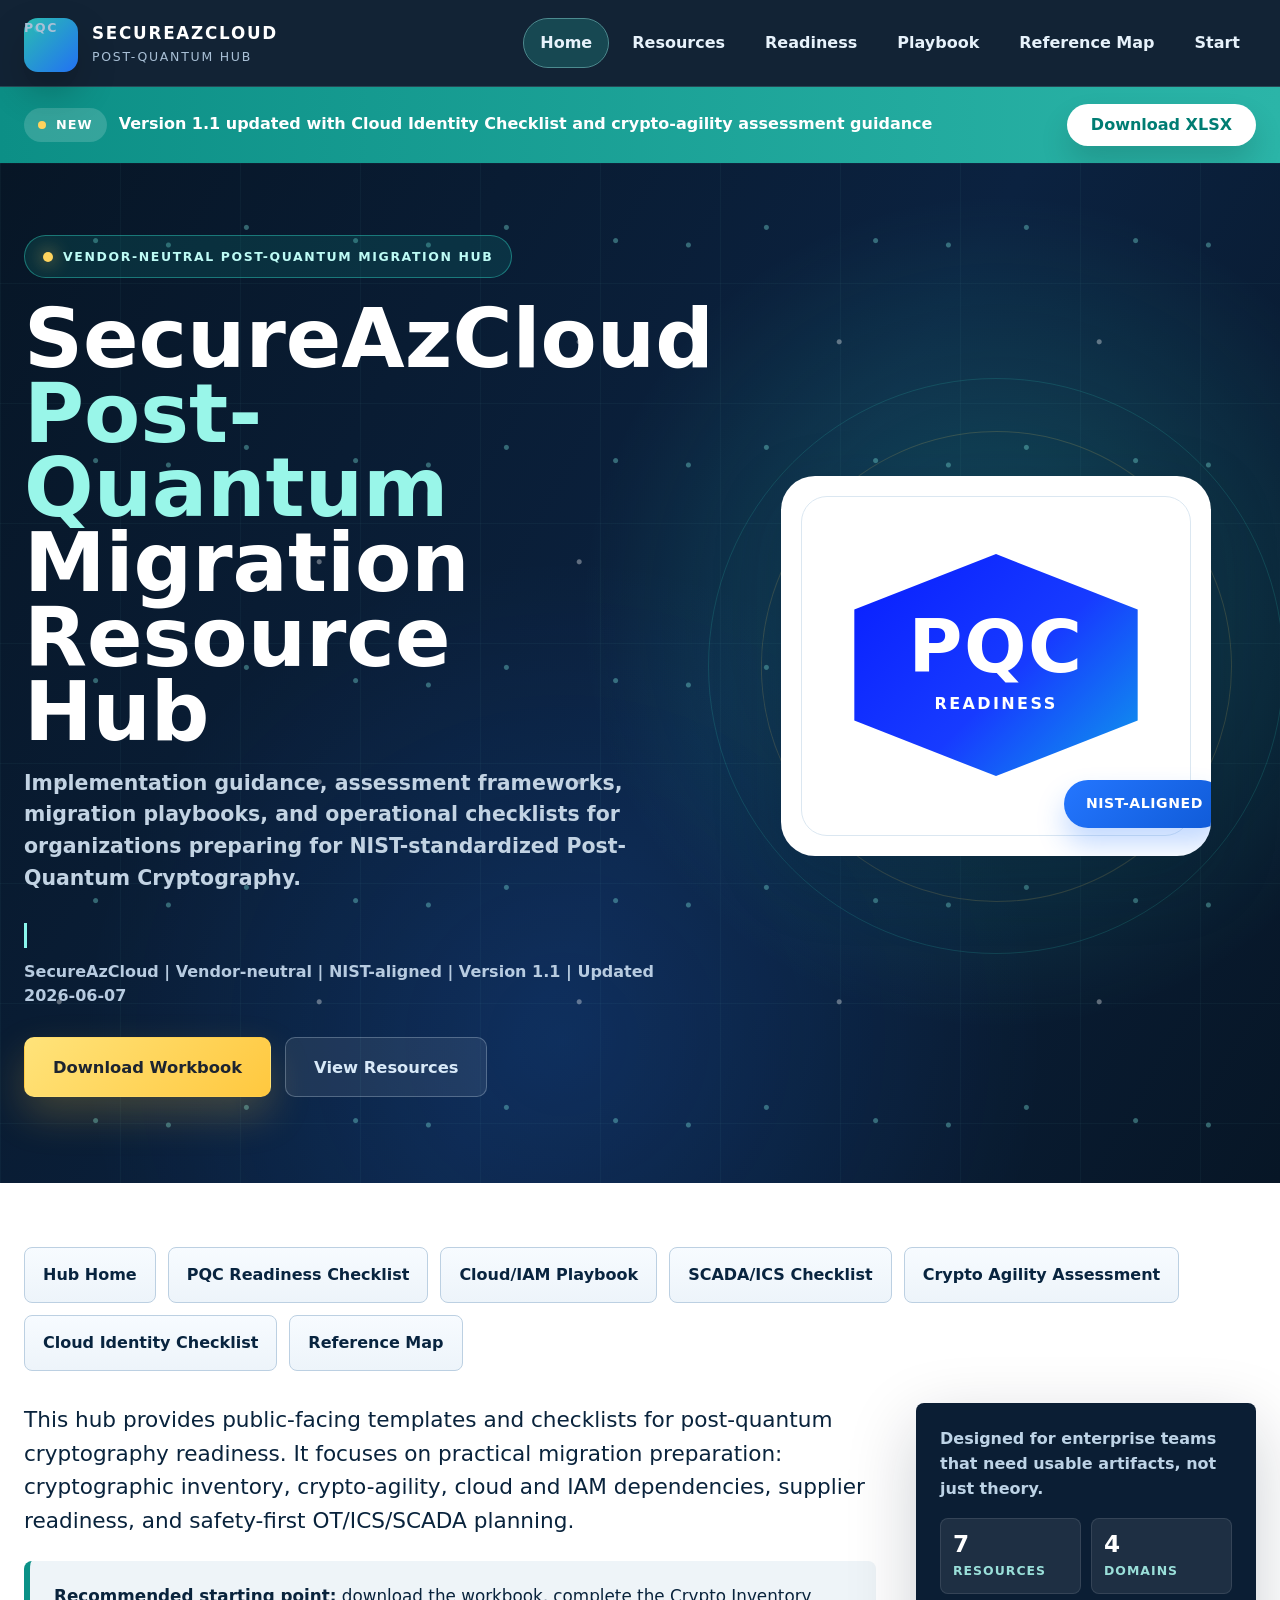
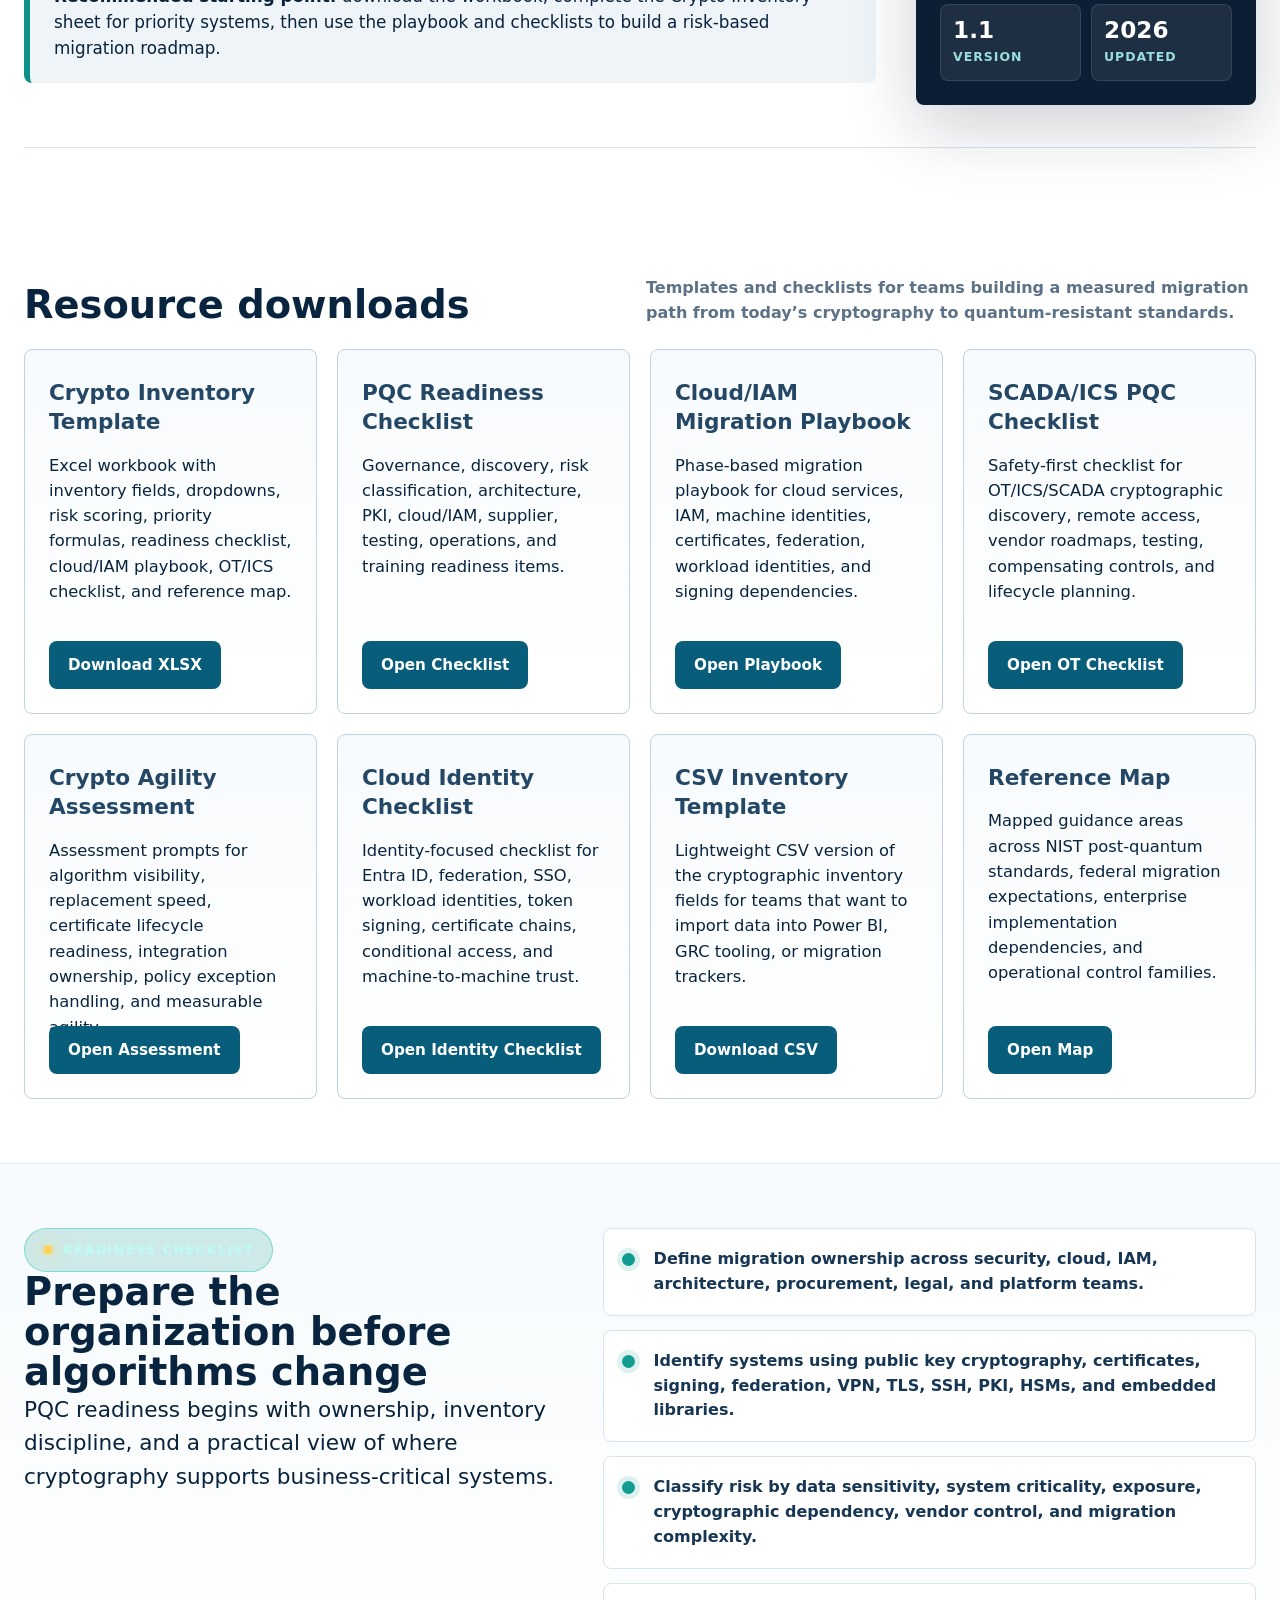
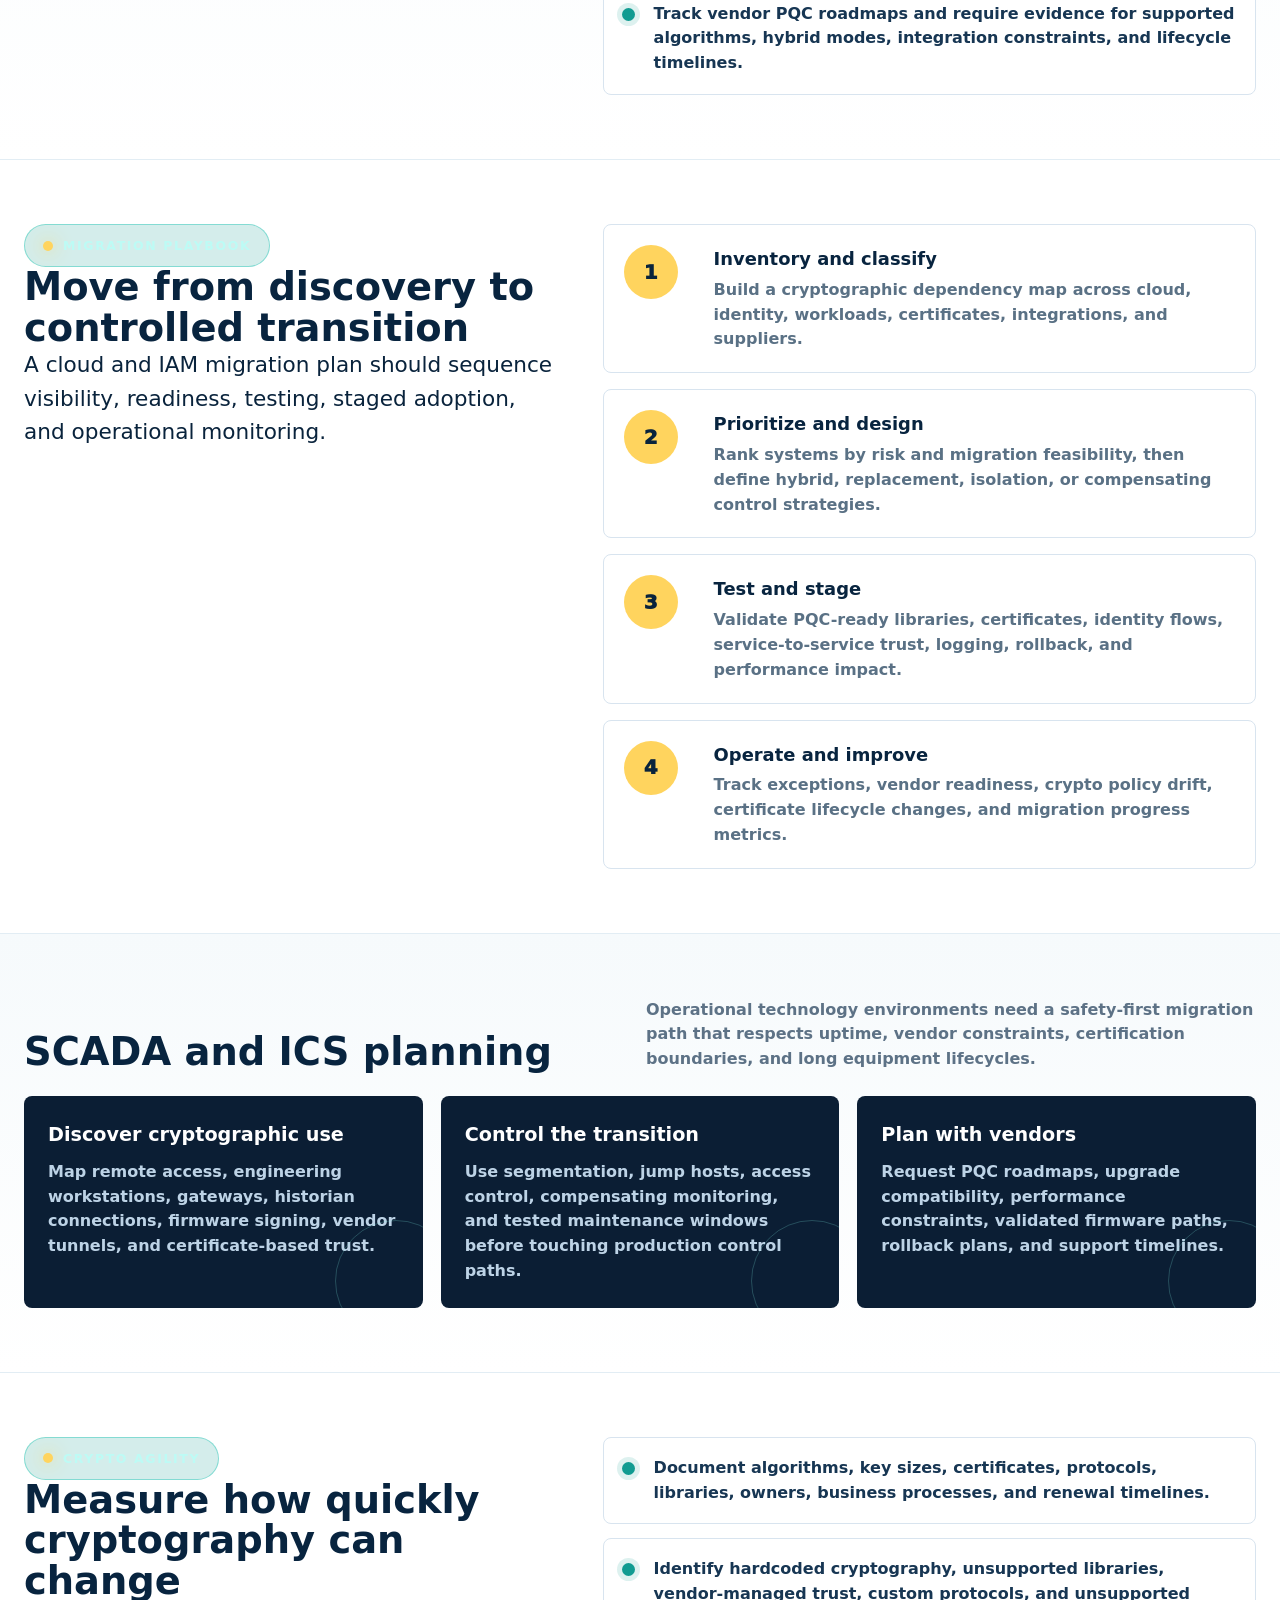
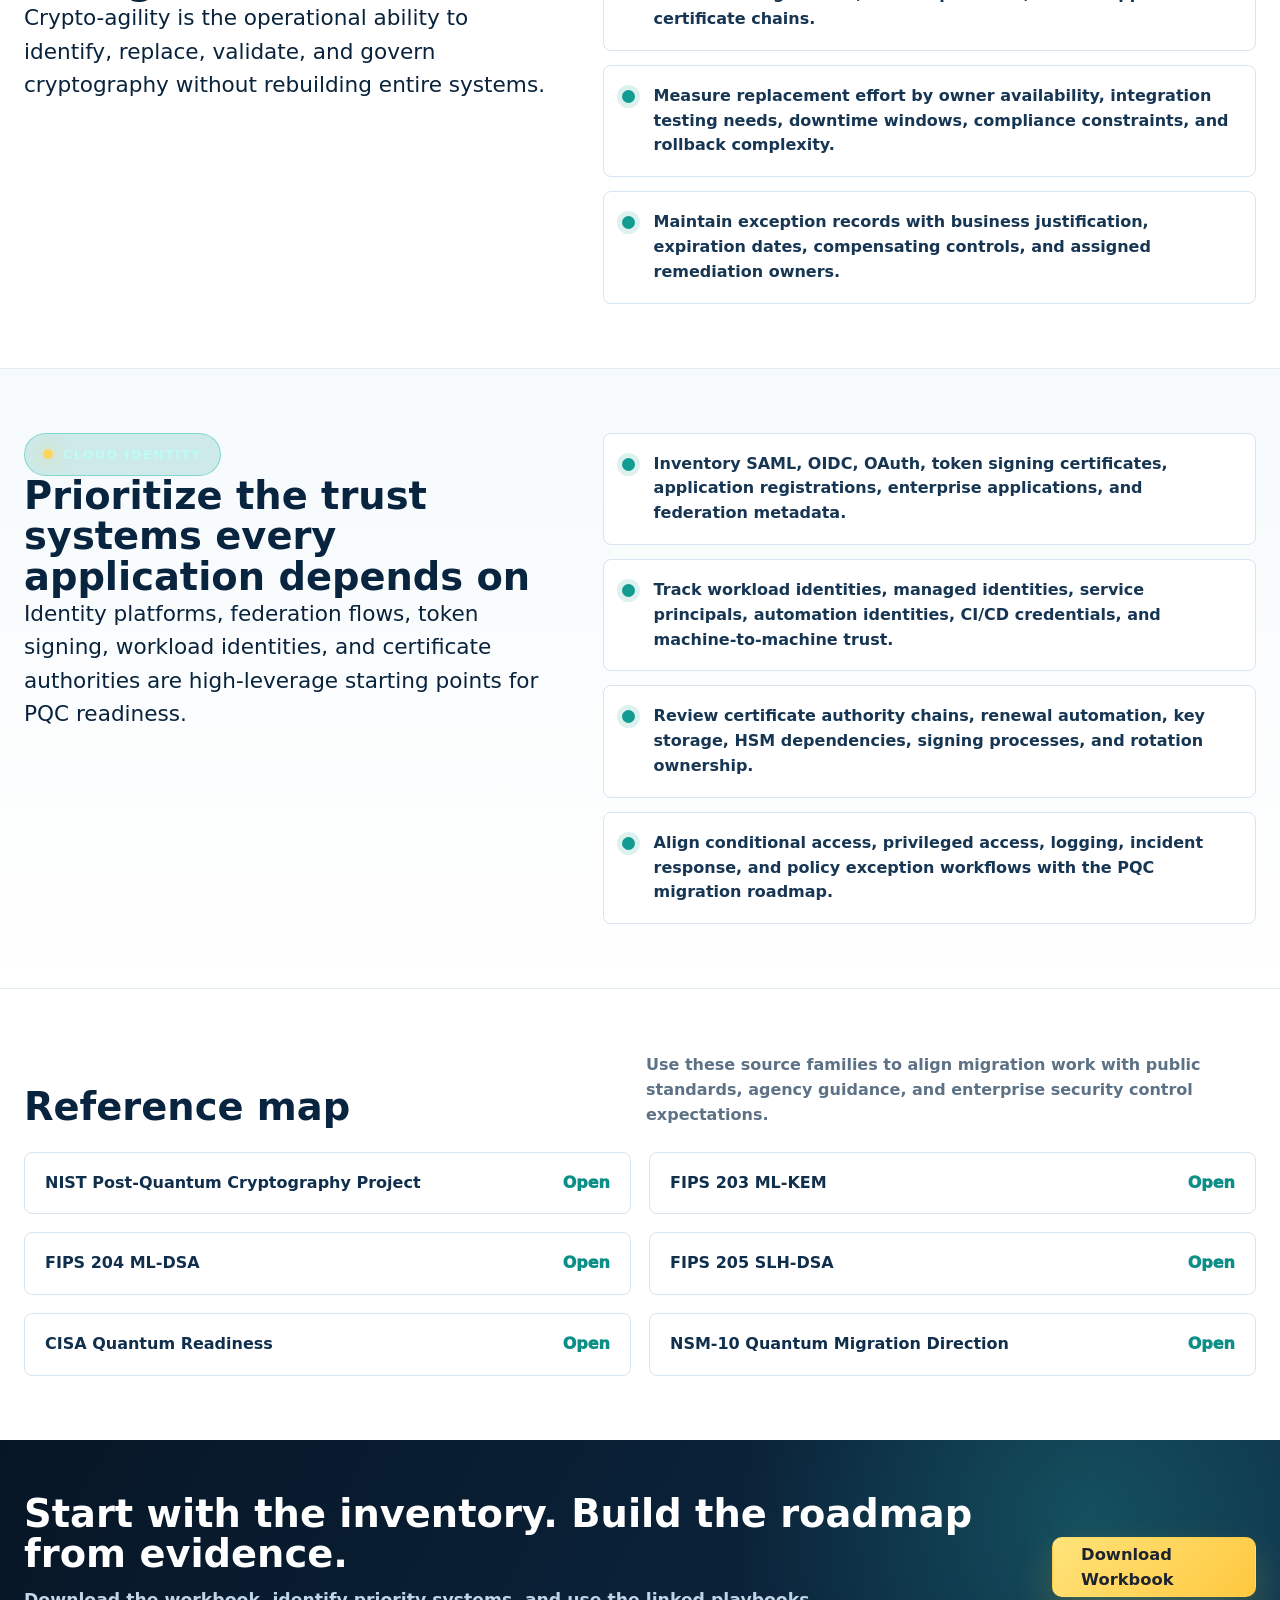
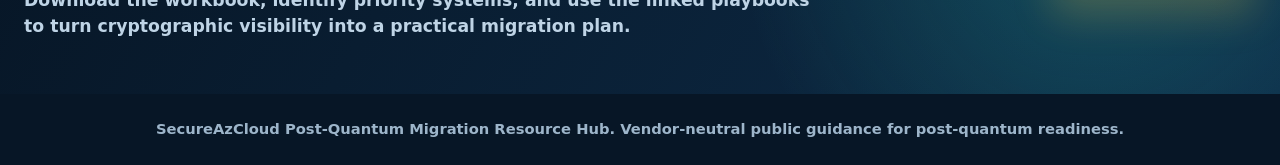
==== commit fd28861d: "Add files via upload" ====
--- a/index.html
+++ b/index.html
@@ -1,242 +1,1263 @@
-<!doctype html>
+<!DOCTYPE html>
 <html lang="en">
 <head>
-  <meta charset="utf-8">
-  <meta name="viewport" content="width=device-width,initial-scale=1">
-  <title>SecureAzCloud PQC Migration Hub | NIST-Aligned Post-Quantum Resources</title>
-  <link rel="stylesheet" href="assets/style.css">
+  <meta charset="utf-8" />
+  <meta name="viewport" content="width=device-width, initial-scale=1" />
+  <title>SecureAzCloud Post-Quantum Migration Resource Hub</title>
+  <meta
+    name="description"
+    content="Vendor-neutral post-quantum cryptography readiness templates, checklists, playbooks, and reference guidance for enterprise cloud, identity, SCADA/ICS, and critical infrastructure environments."
+  />
+  <style>
+    :root {
+      --navy-950: #071626;
+      --navy-900: #0b1e34;
+      --navy-850: #0e2740;
+      --navy-800: #12344f;
+      --ink: #09233c;
+      --muted: #5d7286;
+      --line: #d8e4ef;
+      --panel: #ffffff;
+      --soft: #f5f9fc;
+      --teal: #119b91;
+      --teal-2: #2cc6b8;
+      --cyan: #86f4e9;
+      --gold: #ffd45e;
+      --blue: #2476ff;
+      --shadow: 0 22px 70px rgba(7, 22, 38, 0.2);
+      --radius: 8px;
+    }
+
+    * {
+      box-sizing: border-box;
+    }
+
+    html {
+      scroll-behavior: smooth;
+    }
+
+    body {
+      margin: 0;
+      font-family: Inter, ui-sans-serif, system-ui, -apple-system, BlinkMacSystemFont, "Segoe UI", Arial, sans-serif;
+      color: var(--ink);
+      background: #ffffff;
+      line-height: 1.55;
+    }
+
+    a {
+      color: inherit;
+      text-decoration: none;
+    }
+
+    .topbar {
+      position: sticky;
+      top: 0;
+      z-index: 20;
+      background: rgba(9, 27, 45, 0.96);
+      border-bottom: 1px solid rgba(134, 244, 233, 0.18);
+      backdrop-filter: blur(16px);
+    }
+
+    .nav {
+      width: min(1440px, calc(100% - 48px));
+      margin: 0 auto;
+      min-height: 86px;
+      display: flex;
+      align-items: center;
+      gap: 28px;
+    }
+
+    .brand {
+      display: flex;
+      align-items: center;
+      gap: 14px;
+      min-width: 315px;
+    }
+
+    .brand-mark {
+      width: 54px;
+      height: 54px;
+      display: grid;
+      place-items: center;
+      border-radius: 14px;
+      color: #ffffff;
+      font-weight: 900;
+      letter-spacing: 0.03em;
+      background:
+        linear-gradient(135deg, rgba(44, 198, 184, 0.95), rgba(36, 118, 255, 0.95)),
+        radial-gradient(circle at 25% 20%, #ffffff 0 3px, transparent 4px);
+      box-shadow: 0 18px 38px rgba(0, 0, 0, 0.24);
+    }
+
+    .brand strong {
+      display: block;
+      color: #ffffff;
+      font-size: 1.05rem;
+      line-height: 1.1;
+    }
+
+    .brand span {
+      display: block;
+      margin-top: 4px;
+      color: #a9c0d6;
+      font-size: 0.78rem;
+      letter-spacing: 0.14em;
+      text-transform: uppercase;
+    }
+
+    .nav-links {
+      display: flex;
+      align-items: center;
+      justify-content: flex-end;
+      gap: 8px;
+      width: 100%;
+      flex-wrap: wrap;
+    }
+
+    .nav-links a {
+      color: #e7f2fb;
+      font-weight: 750;
+      padding: 12px 16px;
+      border-radius: 999px;
+      transition: background 180ms ease, color 180ms ease, transform 180ms ease;
+    }
+
+    .nav-links a:hover,
+    .nav-links a:focus-visible {
+      color: #ffffff;
+      background: rgba(44, 198, 184, 0.18);
+      outline: 1px solid rgba(134, 244, 233, 0.35);
+      transform: translateY(-1px);
+    }
+
+    .nav-links .active {
+      background: rgba(44, 198, 184, 0.22);
+      outline: 1px solid rgba(134, 244, 233, 0.5);
+    }
+
+    .announcement {
+      background: linear-gradient(90deg, #0c8f86, #2bb5a8);
+      color: #ffffff;
+    }
+
+    .announcement-inner {
+      width: min(1440px, calc(100% - 48px));
+      min-height: 76px;
+      margin: 0 auto;
+      display: flex;
+      align-items: center;
+      justify-content: space-between;
+      gap: 24px;
+      font-weight: 800;
+    }
+
+    .new-pill {
+      display: inline-flex;
+      align-items: center;
+      gap: 10px;
+      margin-right: 12px;
+      padding: 7px 14px;
+      border-radius: 999px;
+      background: rgba(255, 255, 255, 0.16);
+      font-size: 0.8rem;
+      letter-spacing: 0.08em;
+      text-transform: uppercase;
+    }
+
+    .new-pill::before {
+      content: "";
+      width: 8px;
+      height: 8px;
+      border-radius: 50%;
+      background: var(--gold);
+    }
+
+    .announcement .download {
+      display: inline-flex;
+      align-items: center;
+      justify-content: center;
+      min-height: 42px;
+      padding: 0 24px;
+      border-radius: 999px;
+      color: #007d73;
+      background: #ffffff;
+      font-weight: 900;
+      white-space: nowrap;
+      box-shadow: 0 16px 30px rgba(0, 0, 0, 0.14);
+    }
+
+    .hero {
+      position: relative;
+      overflow: hidden;
+      color: #ffffff;
+      background:
+        radial-gradient(circle at 78% 44%, rgba(44, 198, 184, 0.28), transparent 26rem),
+        radial-gradient(circle at 44% 86%, rgba(36, 118, 255, 0.16), transparent 30rem),
+        linear-gradient(120deg, #071626 0%, #0b2240 55%, #071626 100%);
+      isolation: isolate;
+    }
+
+    .hero::before {
+      content: "";
+      position: absolute;
+      inset: 0;
+      z-index: -2;
+      opacity: 0.5;
+      background-image:
+        linear-gradient(rgba(134, 244, 233, 0.08) 1px, transparent 1px),
+        linear-gradient(90deg, rgba(134, 244, 233, 0.08) 1px, transparent 1px);
+      background-size: 120px 120px;
+    }
+
+    .hero::after {
+      content: "";
+      position: absolute;
+      inset: -20% -10%;
+      z-index: -1;
+      opacity: 0.35;
+      background:
+        radial-gradient(circle at 14% 30%, #86f4e9 0 2px, transparent 3px),
+        radial-gradient(circle at 44% 22%, #86f4e9 0 2px, transparent 3px),
+        radial-gradient(circle at 72% 74%, #ffffff 0 2px, transparent 3px),
+        radial-gradient(circle at 86% 28%, #86f4e9 0 2px, transparent 3px);
+      background-size: 260px 220px;
+      animation: drift 28s linear infinite;
+    }
+
+    @keyframes drift {
+      from { transform: translate3d(0, 0, 0); }
+      to { transform: translate3d(-140px, 80px, 0); }
+    }
+
+    .hero-inner {
+      width: min(1440px, calc(100% - 48px));
+      min-height: calc(100svh - 162px);
+      margin: 0 auto;
+      padding: 72px 0 86px;
+      display: grid;
+      grid-template-columns: minmax(0, 1fr) minmax(380px, 520px);
+      gap: 72px;
+      align-items: center;
+    }
+
+    .eyebrow {
+      display: inline-flex;
+      align-items: center;
+      gap: 10px;
+      padding: 11px 18px;
+      color: #bdfbf5;
+      border: 1px solid rgba(44, 198, 184, 0.48);
+      border-radius: 999px;
+      background: rgba(17, 155, 145, 0.18);
+      font-size: 0.78rem;
+      font-weight: 900;
+      letter-spacing: 0.13em;
+      text-transform: uppercase;
+    }
+
+    .eyebrow::before {
+      content: "";
+      width: 10px;
+      height: 10px;
+      border-radius: 50%;
+      background: var(--gold);
+      box-shadow: 0 0 18px rgba(255, 212, 94, 0.85);
+    }
+
+    h1 {
+      max-width: 980px;
+      margin: 24px 0 18px;
+      font-size: clamp(3rem, 6.4vw, 6.75rem);
+      line-height: 0.91;
+      letter-spacing: 0;
+      color: #ffffff;
+    }
+
+    .accent {
+      color: #99f6e9;
+    }
+
+    .hero-copy {
+      max-width: 820px;
+      margin: 0 0 28px;
+      color: #c2d3e3;
+      font-size: clamp(1.05rem, 1.7vw, 1.28rem);
+      font-weight: 550;
+    }
+
+    .meta-line {
+      display: flex;
+      align-items: center;
+      gap: 12px;
+      flex-wrap: wrap;
+      margin: 0 0 28px;
+      color: #b7cbe0;
+      font-weight: 800;
+    }
+
+    .meta-line::before {
+      content: "";
+      width: 3px;
+      height: 25px;
+      background: #8af6ec;
+    }
+
+    .hero-actions {
+      display: flex;
+      align-items: center;
+      gap: 14px;
+      flex-wrap: wrap;
+    }
+
+    .btn {
+      display: inline-flex;
+      align-items: center;
+      justify-content: center;
+      min-height: 60px;
+      padding: 0 28px;
+      border-radius: 10px;
+      border: 1px solid transparent;
+      font-weight: 900;
+      font-size: 1.02rem;
+      transition: transform 180ms ease, box-shadow 180ms ease, background 180ms ease;
+    }
+
+    .btn:hover,
+    .btn:focus-visible {
+      transform: translateY(-2px);
+      outline: none;
+    }
+
+    .btn-primary {
+      color: #1d2430;
+      background: linear-gradient(135deg, #ffe37a, #ffc83f);
+      box-shadow: 0 18px 40px rgba(255, 200, 63, 0.22);
+    }
+
+    .btn-secondary {
+      color: #d8e9f8;
+      border-color: rgba(216, 233, 248, 0.28);
+      background: rgba(255, 255, 255, 0.08);
+    }
+
+    .hero-visual {
+      position: relative;
+      min-height: 470px;
+      display: grid;
+      place-items: center;
+    }
+
+    .rings {
+      position: absolute;
+      width: min(45vw, 660px);
+      aspect-ratio: 1;
+      border-radius: 50%;
+      border: 1px solid rgba(44, 198, 184, 0.18);
+      animation: pulse 5s ease-in-out infinite;
+    }
+
+    .rings::before,
+    .rings::after {
+      content: "";
+      position: absolute;
+      inset: 9%;
+      border-radius: inherit;
+      border: 1px solid rgba(255, 212, 94, 0.16);
+      transform: rotate(18deg);
+    }
+
+    .rings::after {
+      inset: 17%;
+      border-color: rgba(134, 244, 233, 0.24);
+      transform: rotate(-24deg);
+    }
+
+    @keyframes pulse {
+      0%, 100% { transform: scale(1); opacity: 0.9; }
+      50% { transform: scale(1.035); opacity: 0.65; }
+    }
+
+    .quantum-card {
+      position: relative;
+      width: min(100%, 430px);
+      min-height: 380px;
+      padding: 34px;
+      border-radius: 34px;
+      background: #ffffff;
+      box-shadow: var(--shadow);
+      overflow: hidden;
+    }
+
+    .quantum-card::before {
+      content: "";
+      position: absolute;
+      inset: 20px;
+      border-radius: 26px;
+      border: 1px solid #dbe7f1;
+    }
+
+    .hex {
+      position: absolute;
+      inset: 78px 54px 80px;
+      display: grid;
+      place-items: center;
+      color: #ffffff;
+      text-align: center;
+      background: linear-gradient(135deg, #071bff, #173bff 55%, #0ea5e9);
+      clip-path: polygon(50% 0, 94% 25%, 94% 75%, 50% 100%, 6% 75%, 6% 25%);
+    }
+
+    .hex strong {
+      display: block;
+      font-size: 4.6rem;
+      line-height: 0.9;
+      letter-spacing: 0.02em;
+    }
+
+    .hex span {
+      display: block;
+      margin-top: 12px;
+      font-weight: 900;
+      letter-spacing: 0.15em;
+      text-transform: uppercase;
+    }
+
+    .visual-badge {
+      position: absolute;
+      right: -14px;
+      bottom: 28px;
+      padding: 13px 22px;
+      border-radius: 999px;
+      color: #ffffff;
+      background: linear-gradient(135deg, #2476ff, #0f5ad6);
+      box-shadow: 0 16px 28px rgba(36, 118, 255, 0.28);
+      font-weight: 900;
+      font-size: 0.88rem;
+      letter-spacing: 0.04em;
+      text-transform: uppercase;
+    }
+
+    main {
+      background: #ffffff;
+    }
+
+    .section {
+      width: min(1396px, calc(100% - 48px));
+      margin: 0 auto;
+      padding: 64px 0;
+    }
+
+    .quick-nav {
+      display: flex;
+      gap: 12px;
+      flex-wrap: wrap;
+      padding: 0 0 32px;
+    }
+
+    .quick-nav a {
+      display: inline-flex;
+      align-items: center;
+      min-height: 56px;
+      padding: 0 18px;
+      border-radius: var(--radius);
+      border: 1px solid #bcd0e2;
+      color: #08243f;
+      background: linear-gradient(180deg, #f7fbff, #edf4fa);
+      font-size: 1rem;
+      font-weight: 900;
+      transition: transform 180ms ease, border-color 180ms ease, background 180ms ease;
+    }
+
+    .quick-nav a:hover,
+    .quick-nav a:focus-visible {
+      border-color: #119b91;
+      background: #eafffc;
+      transform: translateY(-1px);
+      outline: none;
+    }
+
+    .intro {
+      display: grid;
+      grid-template-columns: minmax(0, 1fr) 340px;
+      gap: 40px;
+      align-items: start;
+      padding-bottom: 42px;
+      border-bottom: 1px solid var(--line);
+    }
+
+    .lead {
+      margin: 0;
+      max-width: 1120px;
+      font-size: clamp(1.1rem, 1.7vw, 1.35rem);
+      color: #09233c;
+    }
+
+    .callout {
+      position: relative;
+      margin: 24px 0 0;
+      padding: 22px 24px;
+      border-left: 6px solid #0b9187;
+      border-radius: var(--radius);
+      background: #eef4f8;
+      font-size: 1.05rem;
+    }
+
+    .status-box {
+      border-radius: var(--radius);
+      background: #0b1e34;
+      color: #e5f4ff;
+      padding: 24px;
+      box-shadow: var(--shadow);
+    }
+
+    .status-box p {
+      margin: 0 0 16px;
+      color: #bdd3e6;
+      font-weight: 650;
+    }
+
+    .status-grid {
+      display: grid;
+      grid-template-columns: 1fr 1fr;
+      gap: 10px;
+    }
+
+    .status-item {
+      padding: 13px 12px;
+      border-radius: var(--radius);
+      background: rgba(255, 255, 255, 0.08);
+      border: 1px solid rgba(255, 255, 255, 0.1);
+    }
+
+    .status-item strong {
+      display: block;
+      color: #ffffff;
+      font-size: 1.45rem;
+      line-height: 1;
+    }
+
+    .status-item span {
+      display: block;
+      margin-top: 6px;
+      color: #9adfd9;
+      font-size: 0.78rem;
+      font-weight: 900;
+      letter-spacing: 0.08em;
+      text-transform: uppercase;
+    }
+
+    .section-head {
+      display: flex;
+      justify-content: space-between;
+      gap: 24px;
+      align-items: end;
+      margin: 0 0 24px;
+    }
+
+    h2 {
+      margin: 0;
+      color: #08243f;
+      font-size: clamp(2rem, 3vw, 3rem);
+      line-height: 1.05;
+      letter-spacing: 0;
+    }
+
+    .section-head p {
+      max-width: 610px;
+      margin: 0;
+      color: var(--muted);
+      font-weight: 600;
+    }
+
+    .resource-grid {
+      display: grid;
+      grid-template-columns: repeat(4, minmax(0, 1fr));
+      gap: 20px;
+    }
+
+    .resource {
+      position: relative;
+      min-height: 365px;
+      padding: 28px 24px 24px;
+      border: 1px solid #bfd2e2;
+      border-radius: var(--radius);
+      background:
+        linear-gradient(180deg, rgba(245, 249, 252, 0.8), rgba(255, 255, 255, 1)),
+        #ffffff;
+      transition: transform 180ms ease, box-shadow 180ms ease, border-color 180ms ease;
+    }
+
+    .resource:hover {
+      transform: translateY(-4px);
+      border-color: rgba(17, 155, 145, 0.5);
+      box-shadow: 0 24px 56px rgba(9, 35, 60, 0.12);
+    }
+
+    .resource::before {
+      content: "";
+      position: absolute;
+      left: 24px;
+      right: 24px;
+      top: 0;
+      height: 4px;
+      border-radius: 999px;
+      background: linear-gradient(90deg, var(--teal), var(--blue));
+      opacity: 0;
+      transition: opacity 180ms ease;
+    }
+
+    .resource:hover::before {
+      opacity: 1;
+    }
+
+    h3 {
+      margin: 0 0 16px;
+      color: #244765;
+      font-size: 1.35rem;
+      line-height: 1.35;
+    }
+
+    .resource p {
+      margin: 0 0 24px;
+      color: #08243f;
+      font-size: 1.02rem;
+    }
+
+    .resource .btn {
+      position: absolute;
+      left: 24px;
+      bottom: 24px;
+      min-height: 48px;
+      padding: 0 18px;
+      border-radius: var(--radius);
+      color: #ffffff;
+      background: #075d7a;
+      font-size: 0.95rem;
+      box-shadow: none;
+    }
+
+    .resource .btn:hover,
+    .resource .btn:focus-visible {
+      background: #084d66;
+    }
+
+    .band {
+      background: linear-gradient(180deg, #f6fafc, #ffffff);
+      border-top: 1px solid #e2edf4;
+      border-bottom: 1px solid #e2edf4;
+    }
+
+    .two-col {
+      display: grid;
+      grid-template-columns: 0.9fr 1.1fr;
+      gap: 44px;
+      align-items: start;
+    }
+
+    .feature-list {
+      margin: 0;
+      padding: 0;
+      list-style: none;
+      display: grid;
+      gap: 14px;
+    }
+
+    .feature-list li {
+      position: relative;
+      padding: 18px 18px 18px 50px;
+      border-radius: var(--radius);
+      background: #ffffff;
+      border: 1px solid #d8e4ef;
+      color: #173653;
+      font-weight: 650;
+    }
+
+    .feature-list li::before {
+      content: "";
+      position: absolute;
+      left: 18px;
+      top: 24px;
+      width: 13px;
+      height: 13px;
+      border-radius: 50%;
+      background: var(--teal);
+      box-shadow: 0 0 0 5px rgba(17, 155, 145, 0.14);
+    }
+
+    .timeline {
+      display: grid;
+      gap: 16px;
+    }
+
+    .step {
+      display: grid;
+      grid-template-columns: 72px minmax(0, 1fr);
+      gap: 18px;
+      align-items: start;
+      padding: 20px;
+      border-radius: var(--radius);
+      background: #ffffff;
+      border: 1px solid #d8e4ef;
+    }
+
+    .step-num {
+      display: grid;
+      place-items: center;
+      width: 54px;
+      height: 54px;
+      border-radius: 50%;
+      color: #09233c;
+      background: var(--gold);
+      font-size: 1.25rem;
+      font-weight: 950;
+    }
+
+    .step strong {
+      display: block;
+      color: #08243f;
+      font-size: 1.12rem;
+      margin-bottom: 5px;
+    }
+
+    .step p {
+      margin: 0;
+      color: #5a7185;
+      font-weight: 600;
+    }
+
+    .matrix {
+      display: grid;
+      grid-template-columns: repeat(3, minmax(0, 1fr));
+      gap: 18px;
+    }
+
+    .matrix-item {
+      padding: 24px;
+      border-radius: var(--radius);
+      background: var(--navy-900);
+      color: #d9edf9;
+      min-height: 190px;
+      overflow: hidden;
+      position: relative;
+    }
+
+    .matrix-item::after {
+      content: "";
+      position: absolute;
+      right: -34px;
+      bottom: -34px;
+      width: 120px;
+      height: 120px;
+      border-radius: 50%;
+      border: 1px solid rgba(134, 244, 233, 0.22);
+    }
+
+    .matrix-item strong {
+      display: block;
+      color: #ffffff;
+      font-size: 1.2rem;
+      margin-bottom: 10px;
+    }
+
+    .matrix-item p {
+      margin: 0;
+      color: #bdd3e6;
+      font-weight: 600;
+    }
+
+    .reference {
+      display: grid;
+      grid-template-columns: minmax(0, 1fr) minmax(0, 1fr);
+      gap: 18px;
+    }
+
+    .reference a {
+      display: flex;
+      justify-content: space-between;
+      align-items: center;
+      gap: 20px;
+      padding: 18px 20px;
+      border-radius: var(--radius);
+      border: 1px solid #d8e4ef;
+      background: #ffffff;
+      color: #102f4d;
+      font-weight: 850;
+      transition: transform 180ms ease, border-color 180ms ease;
+    }
+
+    .reference a:hover,
+    .reference a:focus-visible {
+      transform: translateY(-2px);
+      border-color: var(--teal);
+      outline: none;
+    }
+
+    .reference span {
+      color: #0c8f86;
+      font-weight: 950;
+    }
+
+    .final {
+      color: #ffffff;
+      background:
+        radial-gradient(circle at 85% 30%, rgba(44, 198, 184, 0.26), transparent 22rem),
+        linear-gradient(120deg, #071626, #0d2b47);
+    }
+
+    .final .section {
+      display: flex;
+      align-items: center;
+      justify-content: space-between;
+      gap: 36px;
+      padding: 54px 0;
+    }
+
+    .final h2 {
+      color: #ffffff;
+    }
+
+    .final p {
+      max-width: 800px;
+      margin: 12px 0 0;
+      color: #bfd4e6;
+      font-weight: 650;
+      font-size: 1.08rem;
+    }
+
+    footer {
+      padding: 24px;
+      color: #9db5ca;
+      background: #071626;
+      text-align: center;
+      font-size: 0.92rem;
+      font-weight: 650;
+    }
+
+    [data-reveal] {
+      opacity: 0;
+      transform: translateY(16px);
+      transition: opacity 600ms ease, transform 600ms ease;
+    }
+
+    [data-reveal].visible {
+      opacity: 1;
+      transform: translateY(0);
+    }
+
+    @media (max-width: 1100px) {
+      .nav {
+        min-height: auto;
+        padding: 16px 0;
+        align-items: flex-start;
+        flex-direction: column;
+      }
+
+      .brand {
+        min-width: 0;
+      }
+
+      .nav-links {
+        justify-content: flex-start;
+      }
+
+      .hero-inner,
+      .intro,
+      .two-col,
+      .final .section {
+        grid-template-columns: 1fr;
+      }
+
+      .hero-inner {
+        min-height: auto;
+        gap: 40px;
+      }
+
+      .resource-grid {
+        grid-template-columns: repeat(2, minmax(0, 1fr));
+      }
+
+      .matrix {
+        grid-template-columns: 1fr;
+      }
+    }
+
+    @media (max-width: 720px) {
+      .nav,
+      .announcement-inner,
+      .hero-inner,
+      .section {
+        width: min(100% - 28px, 1396px);
+      }
+
+      .announcement-inner {
+        padding: 14px 0;
+        align-items: flex-start;
+        flex-direction: column;
+      }
+
+      .nav-links a {
+        padding: 10px 12px;
+        font-size: 0.92rem;
+      }
+
+      .hero-inner {
+        padding: 44px 0 56px;
+      }
+
+      h1 {
+        font-size: clamp(2.65rem, 14vw, 4.4rem);
+      }
+
+      .hero-visual {
+        min-height: 370px;
+      }
+
+      .quantum-card {
+        min-height: 330px;
+      }
+
+      .hex {
+        inset: 70px 44px 70px;
+      }
+
+      .hex strong {
+        font-size: 3.6rem;
+      }
+
+      .resource-grid,
+      .reference,
+      .status-grid {
+        grid-template-columns: 1fr;
+      }
+
+      .resource {
+        min-height: 315px;
+      }
+
+      .section-head {
+        display: block;
+      }
+
+      .section-head p {
+        margin-top: 12px;
+      }
+
+      .step {
+        grid-template-columns: 1fr;
+      }
+
+      .btn {
+        width: 100%;
+      }
+    }
+
+    @media (prefers-reduced-motion: reduce) {
+      *,
+      *::before,
+      *::after {
+        animation-duration: 0.001ms !important;
+        animation-iteration-count: 1 !important;
+        scroll-behavior: auto !important;
+        transition-duration: 0.001ms !important;
+      }
+    }
+  </style>
 </head>
 <body>
-<header>
-  <div class="wrap">
-    <h1>SecureAzCloud Post-Quantum Migration Resource Hub</h1>
-    <p>Vendor-neutral implementation guidance, assessment frameworks, migration playbooks, and operational checklists for organizations preparing for the transition to NIST-standardized Post-Quantum Cryptography.</p>
-    <div class="badges">
-      <span class="badge">SecureAzCloud</span>
-      <span class="badge">Vendor-neutral</span>
-      <span class="badge">NIST-aligned</span>
-      <span class="badge">Version 1.1</span>
-      <span class="badge">Updated 2026-06-07</span>
+  <header class="topbar">
+    <nav class="nav" aria-label="Primary navigation">
+      <a class="brand" href="#home" aria-label="SecureAzCloud Post-Quantum Migration Resource Hub home">
+        <span class="brand-mark">PQC</span>
+        <span>
+          <strong>SecureAzCloud</strong>
+          <span>Post-Quantum Hub</span>
+        </span>
+      </a>
+      <div class="nav-links">
+        <a class="active" href="#home">Home</a>
+        <a href="#downloads">Resources</a>
+        <a href="#readiness">Readiness</a>
+        <a href="#playbook">Playbook</a>
+        <a href="#reference-map">Reference Map</a>
+        <a href="#start">Start</a>
+      </div>
+    </nav>
+  </header>
+
+  <aside class="announcement" aria-label="Hub update">
+    <div class="announcement-inner">
+      <div><span class="new-pill">New</span>Version 1.1 updated with Cloud Identity Checklist and crypto-agility assessment guidance</div>
+      <a class="download" href="secureazcloud-pqc-crypto-inventory-template.xlsx">Download XLSX</a>
     </div>
-  </div>
-</header>
-<main>
-<nav class="hubnav">
-<a href="index.html">Hub Home</a>
-<a href="resources/pqc-readiness-checklist.html">PQC Readiness Checklist</a>
-<a href="resources/cloud-iam-migration-playbook.html">Cloud/IAM Playbook</a>
-<a href="resources/scada-ics-pqc-checklist.html">SCADA/ICS Checklist</a>
-<a href="resources/crypto-agility-assessment-template.html">Crypto Agility Assessment</a>
-<a href="resources/pqc-cloud-workload-identity-migration-checklist.html">Cloud Identity Checklist</a>
-<a href="resources/reference-map.html">Reference Map</a>
-</nav>
-
-<section>
-<p class="lead">This hub provides public-facing templates and checklists for post-quantum cryptography readiness. It focuses on practical migration preparation: cryptographic inventory, crypto-agility, cloud and IAM dependencies, supplier readiness, and safety-first OT/ICS/SCADA planning.</p>
-<div class="notice">
-<strong>Recommended starting point:</strong> download the workbook, complete the Crypto Inventory sheet for priority systems, then use the playbook and checklists to build a risk-based migration roadmap.
-</div>
-</section>
-<section>
-<h2>Resource downloads</h2>
-<div class="grid">
-  <div class="card">
-    <h3>Crypto Inventory Template</h3>
-    <p>Excel workbook with inventory fields, dropdowns, risk scoring, priority formulas, readiness checklist, cloud/IAM playbook, OT/ICS checklist, and reference map.</p>
-    <a class="button" href="downloads/secureazcloud-pqc-crypto-inventory-template.xlsx">Download XLSX</a>
-    <a class="button" href="downloads/secureazcloud-pqc-crypto-inventory-template.csv">Download CSV</a>
-  </div>
-  <div class="card">
-    <h3>PQC Readiness Checklist</h3>
-    <p>Governance, discovery, risk classification, architecture, PKI, cloud/IAM, supplier, testing, operations, and training readiness items.</p>
-    <a class="button" href="resources/pqc-readiness-checklist.html">Open Checklist</a>
-  </div>
-  <div class="card">
-    <h3>Cloud/IAM Migration Playbook</h3>
-    <p>Phase-based migration playbook for cloud services, IAM, machine identities, certificates, federation, workload identities, and signing dependencies.</p>
-    <a class="button" href="resources/cloud-iam-migration-playbook.html">Open Playbook</a>
-  </div>
-  <div class="card">
-    <h3>SCADA/ICS PQC Checklist</h3>
-    <p>Safety-first checklist for OT/ICS/SCADA cryptographic discovery, remote access, vendor roadmaps, testing, compensating controls, and lifecycle planning.</p>
-    <a class="button" href="resources/scada-ics-pqc-checklist.html">Open OT Checklist</a>
-  </div>
-  
-</div>
-</section>
-  <section>
-<h2>Featured Implementation Resources</h2>
-
-<div class="grid">
-
-<div class="card">
-<h3>Crypto-Agility Assessment Template</h3>
-<p>
-Assessment framework for identifying quantum-vulnerable cryptographic assets,
-evaluating migration readiness, prioritizing remediation activities, and
-tracking organizational crypto-agility maturity.
-</p>
-<a class="button" href="downloads/secureazcloud-crypto-agility-assessment-template-v1.0.xlsx">
-Download Assessment Template
-</a>
-</div>
-
-<div class="card">
-<h3>PQC Cloud & Workload Identity Checklist</h3>
-<p>
-Implementation checklist covering certificates, PKI, TLS, machine identities,
-workload authentication, SaaS dependencies, and cloud cryptographic services.
-</p>
-<a class="button" href="downloads/secureazcloud-pqc-cloud-workload-identity-checklist-v1.0.xlsx">
-Download Checklist
-</a>
-</div>
-
-<div class="card">
-<h3>SCADA/ICS Migration Continuity Checklist</h3>
-<p>
-Safety-focused migration planning checklist for operational technology and
-industrial control system environments.
-</p>
-<a class="button" href="downloads/secureazcloud-scada-ics-pqc-continuity-checklist-v1.0.xlsx">
-Download Checklist
-</a>
-</div>
-
-</div>
-</section>
-<section>
-<h2>Advanced Implementation Artifacts</h2>
-
-<p>
-These implementation-focused artifacts extend the migration hub with practical
-assessment methodologies, workload identity transition planning, and critical
-infrastructure continuity guidance. All artifacts are vendor-neutral and aligned
-with NIST post-quantum cryptography standards, cryptographic agility principles,
-and public quantum-readiness guidance.
-</p>
-
-<div class="grid">
-
-  <div class="card">
-    <h3>Crypto-Agility Assessment Template</h3>
-    <p>
-    Structured assessment framework for identifying quantum-vulnerable
-    cryptographic assets, evaluating migration readiness, scoring business
-    impact, and prioritizing remediation activities.
-    </p>
-
-    <ul>
-      <li>Crypto inventory fields</li>
-      <li>Long-lived data identification</li>
-      <li>P1/P2/P3 prioritization</li>
-      <li>Risk scoring methodology</li>
-      <li>Migration readiness tracking</li>
-      <li>Supplier readiness evaluation</li>
-    </ul>
-
-    <a class="button" href="downloads/secureazcloud-crypto-agility-assessment-template-v1.0.xlsx">Download XLSX</a>
-    <a class="button" href="resources/crypto-agility-assessment-template.html">Open Resource</a>
-  </div>
-
-  <div class="card">
-    <h3>PQC Cloud & Workload Identity Migration Checklist</h3>
-
-    <p>
-    Implementation checklist focused on cloud services, machine identities,
-    certificates, PKI modernization, workload identities, SaaS dependencies,
-    and workload authentication systems.
-    </p>
-
-    <ul>
-      <li>Certificate lifecycle management</li>
-      <li>PKI modernization planning</li>
-      <li>Workload identity readiness</li>
-      <li>TLS and mTLS dependencies</li>
-      <li>Code signing inventories</li>
-      <li>Cloud and SaaS cryptographic dependencies</li>
-    </ul>
-
-    <a class="button" href="downloads/secureazcloud-pqc-cloud-workload-identity-checklist-v1.0.xlsx">Download XLSX</a>
-    <a class="button" href="resources/pqc-cloud-workload-identity-migration-checklist.html">Open Resource</a>
-  </div>
-
-  <div class="card">
-    <h3>SCADA/ICS PQC Migration Continuity Checklist</h3>
-
-    <p>
-    Safety-first operational technology guidance for planning phased migration
-    activities while maintaining continuity of industrial control systems.
-    </p>
-
-    <ul>
-      <li>Legacy protocol assessment</li>
-      <li>Gateway dependency tracking</li>
-      <li>Vendor roadmap management</li>
-      <li>Performance validation planning</li>
-      <li>Rollback procedures</li>
-      <li>Operational continuity safeguards</li>
-    </ul>
-
-    <a class="button" href="downloads/secureazcloud-scada-ics-pqc-continuity-checklist-v1.0.xlsx">Download XLSX</a>
-    <a class="button" href="resources/scada-ics-pqc-migration-continuity-checklist.html">Open Resource</a>
-  </div>
-
-</div>
-</section>
-  <section>
-<h2>Five-step migration preparation workflow</h2>
-<table>
-<thead><tr><th>Step</th><th>Outcome</th><th>Practical output</th></tr></thead>
-<tbody>
-<tr><td>1. Inventory</td><td>Known cryptographic dependencies are documented across applications, services, cloud/IAM, PKI, network, code signing, and OT/ICS.</td><td>Completed Crypto Inventory Template with evidence links.</td></tr>
-<tr><td>2. Prioritize</td><td>Systems are scored by quantum vulnerability, data shelf life, exposure, criticality, safety impact, and crypto agility.</td><td>Prioritized P0/P1/P2 backlog and migration blockers register.</td></tr>
-<tr><td>3. Design</td><td>Target architecture separates business logic from cryptographic algorithms and relies on supported standards, libraries, protocols, and suppliers.</td><td>Target-state architecture, supplier roadmap, and test plan.</td></tr>
-<tr><td>4. Pilot</td><td>Representative non-production systems validate interoperability, certificate size, performance, logging, and rollback.</td><td>Pilot report with acceptance criteria and decision record.</td></tr>
-<tr><td>5. Operationalize</td><td>Controls, procurement language, evidence retention, monitoring, and exception management are updated for continuing crypto agility.</td><td>Updated policy, runbooks, dashboards, and recurring inventory process.</td></tr>
-</tbody>
-</table>
-</section>
-<section>
-<h2>NIST-aligned scope</h2>
-<table>
-<thead><tr><th>Area</th><th>Hub alignment</th></tr></thead>
-<tbody>
-<tr><td>NIST PQC standards</td><td>Uses FIPS 203 for ML-KEM key establishment planning, FIPS 204 for ML-DSA signature planning, and FIPS 205 for SLH-DSA signature planning.</td></tr>
-<tr><td>Crypto agility</td><td>Promotes configurable algorithms, approved libraries, dependency abstraction, certificate lifecycle automation, interoperability testing, and operational continuity.</td></tr>
-<tr><td>Cybersecurity risk governance</td><td>Organizes readiness around governance, identification, protection, detection, response, and recovery outcomes.</td></tr>
-<tr><td>Supply chain</td><td>Includes supplier roadmap questions, support-window tracking, product cryptography disclosure, and update-path validation.</td></tr>
-<tr><td>Operational technology</td><td>Applies a safety-first change-control approach for OT/ICS/SCADA environments, including lab validation and maintenance-window governance.</td></tr>
-</tbody>
-</table>
-</section>
-
-
-<section id="references">
-<h2>Reference sources</h2>
-<table>
-<thead><tr><th>Source</th><th>Public URL</th></tr></thead>
-<tbody>
-<tr><td>NIST FIPS 203 — Module-Lattice-Based Key-Encapsulation Mechanism Standard (ML-KEM)</td><td><a href="https://csrc.nist.gov/pubs/fips/203/final">https://csrc.nist.gov/pubs/fips/203/final</a></td></tr>
-<tr><td>NIST FIPS 204 — Module-Lattice-Based Digital Signature Standard (ML-DSA)</td><td><a href="https://csrc.nist.gov/pubs/fips/204/final">https://csrc.nist.gov/pubs/fips/204/final</a></td></tr>
-<tr><td>NIST FIPS 205 — Stateless Hash-Based Digital Signature Standard (SLH-DSA)</td><td><a href="https://csrc.nist.gov/pubs/fips/205/final">https://csrc.nist.gov/pubs/fips/205/final</a></td></tr>
-<tr><td>NIST PQC Standardization Project</td><td><a href="https://csrc.nist.gov/projects/post-quantum-cryptography/post-quantum-cryptography-standardization">https://csrc.nist.gov/projects/post-quantum-cryptography/post-quantum-cryptography-standardization</a></td></tr>
-<tr><td>NIST NCCoE Migration to Post-Quantum Cryptography</td><td><a href="https://www.nccoe.nist.gov/applied-cryptography/migration-to-pqc">https://www.nccoe.nist.gov/applied-cryptography/migration-to-pqc</a></td></tr>
-<tr><td>NIST CSWP 39 — Considerations for Achieving Crypto Agility</td><td><a href="https://nvlpubs.nist.gov/nistpubs/CSWP/NIST.CSWP.39.pdf">https://nvlpubs.nist.gov/nistpubs/CSWP/NIST.CSWP.39.pdf</a></td></tr>
-<tr><td>NIST Cybersecurity Framework 2.0 announcement and resources</td><td><a href="https://www.nist.gov/news-events/news/2024/02/nist-releases-version-20-landmark-cybersecurity-framework">https://www.nist.gov/news-events/news/2024/02/nist-releases-version-20-landmark-cybersecurity-framework</a></td></tr>
-<tr><td>NIST SP 800-53 Rev. 5 — Security and Privacy Controls</td><td><a href="https://csrc.nist.gov/pubs/sp/800/53/r5/upd1/final">https://csrc.nist.gov/pubs/sp/800/53/r5/upd1/final</a></td></tr>
-<tr><td>NIST SP 800-82 Rev. 3 — Guide to Operational Technology Security</td><td><a href="https://csrc.nist.gov/pubs/sp/800/82/r3/final">https://csrc.nist.gov/pubs/sp/800/82/r3/final</a></td></tr>
-<tr><td>NIST SP 800-161 Rev. 1 Update 1 — Cybersecurity Supply Chain Risk Management</td><td><a href="https://csrc.nist.gov/pubs/sp/800/161/r1/upd1/final">https://csrc.nist.gov/pubs/sp/800/161/r1/upd1/final</a></td></tr>
-<tr><td>CISA — Quantum-Readiness: Migration to Post-Quantum Cryptography</td><td><a href="https://www.cisa.gov/resources-tools/resources/quantum-readiness-migration-post-quantum-cryptography">https://www.cisa.gov/resources-tools/resources/quantum-readiness-migration-post-quantum-cryptography</a></td></tr>
-<tr><td>CISA — Post-Quantum Considerations for Operational Technology</td><td><a href="https://www.cisa.gov/resources-tools/resources/post-quantum-considerations-operational-technology">https://www.cisa.gov/resources-tools/resources/post-quantum-considerations-operational-technology</a></td></tr>
-<tr><td>CISA — Product Categories for Technologies that Use PQC Standards</td><td><a href="https://www.cisa.gov/resources-tools/resources/product-categories-technologies-use-post-quantum-cryptography-standards">https://www.cisa.gov/resources-tools/resources/product-categories-technologies-use-post-quantum-cryptography-standards</a></td></tr>
-</tbody>
-</table>
-<p class="small">This resource hub is an independent, vendor-neutral planning aid. It is not a NIST, CISA, or government publication and does not imply endorsement by any public agency.</p>
-</section>
-</main>
-<footer>
-  SecureAzCloud PQC Migration Resource Hub v1.0. Use as a planning and communication resource; adapt controls and sequencing to organizational risk, architecture, and operational constraints.
-</footer>
+  </aside>
+
+  <section id="home" class="hero">
+    <div class="hero-inner">
+      <div data-reveal>
+        <div class="eyebrow">Vendor-neutral post-quantum migration hub</div>
+        <h1>SecureAzCloud <span class="accent">Post-Quantum</span> Migration Resource Hub</h1>
+        <p class="hero-copy">
+          Implementation guidance, assessment frameworks, migration playbooks, and operational checklists for organizations preparing for NIST-standardized Post-Quantum Cryptography.
+        </p>
+        <div class="meta-line">
+          SecureAzCloud | Vendor-neutral | NIST-aligned | Version 1.1 | Updated 2026-06-07
+        </div>
+        <div class="hero-actions">
+          <a class="btn btn-primary" href="secureazcloud-pqc-crypto-inventory-template.xlsx">Download Workbook</a>
+          <a class="btn btn-secondary" href="#downloads">View Resources</a>
+        </div>
+      </div>
+
+      <div class="hero-visual" aria-hidden="true" data-reveal>
+        <div class="rings"></div>
+        <div class="quantum-card">
+          <div class="hex">
+            <div>
+              <strong>PQC</strong>
+              <span>Readiness</span>
+            </div>
+          </div>
+          <div class="visual-badge">NIST-aligned</div>
+        </div>
+      </div>
+    </div>
+  </section>
+
+  <main>
+    <section class="section" aria-label="Hub overview">
+      <div class="quick-nav" data-reveal>
+        <a href="#home">Hub Home</a>
+        <a href="#readiness">PQC Readiness Checklist</a>
+        <a href="#playbook">Cloud/IAM Playbook</a>
+        <a href="#scada">SCADA/ICS Checklist</a>
+        <a href="#agility">Crypto Agility Assessment</a>
+        <a href="#identity">Cloud Identity Checklist</a>
+        <a href="#reference-map">Reference Map</a>
+      </div>
+
+      <div class="intro">
+        <div data-reveal>
+          <p class="lead">
+            This hub provides public-facing templates and checklists for post-quantum cryptography readiness. It focuses on practical migration preparation: cryptographic inventory, crypto-agility, cloud and IAM dependencies, supplier readiness, and safety-first OT/ICS/SCADA planning.
+          </p>
+          <div class="callout">
+            <strong>Recommended starting point:</strong> download the workbook, complete the Crypto Inventory sheet for priority systems, then use the playbook and checklists to build a risk-based migration roadmap.
+          </div>
+        </div>
+
+        <aside class="status-box" data-reveal aria-label="Hub scope summary">
+          <p>Designed for enterprise teams that need usable artifacts, not just theory.</p>
+          <div class="status-grid">
+            <div class="status-item"><strong>7</strong><span>Resources</span></div>
+            <div class="status-item"><strong>4</strong><span>Domains</span></div>
+            <div class="status-item"><strong>1.1</strong><span>Version</span></div>
+            <div class="status-item"><strong>2026</strong><span>Updated</span></div>
+          </div>
+        </aside>
+      </div>
+    </section>
+
+    <section id="downloads" class="section">
+      <div class="section-head" data-reveal>
+        <h2>Resource downloads</h2>
+        <p>Templates and checklists for teams building a measured migration path from today’s cryptography to quantum-resistant standards.</p>
+      </div>
+
+      <div class="resource-grid">
+        <article class="resource" data-reveal>
+          <h3>Crypto Inventory Template</h3>
+          <p>Excel workbook with inventory fields, dropdowns, risk scoring, priority formulas, readiness checklist, cloud/IAM playbook, OT/ICS checklist, and reference map.</p>
+          <a class="btn" href="secureazcloud-pqc-crypto-inventory-template.xlsx">Download XLSX</a>
+        </article>
+
+        <article id="readiness" class="resource" data-reveal>
+          <h3>PQC Readiness Checklist</h3>
+          <p>Governance, discovery, risk classification, architecture, PKI, cloud/IAM, supplier, testing, operations, and training readiness items.</p>
+          <a class="btn" href="#readiness-detail">Open Checklist</a>
+        </article>
+
+        <article id="playbook" class="resource" data-reveal>
+          <h3>Cloud/IAM Migration Playbook</h3>
+          <p>Phase-based migration playbook for cloud services, IAM, machine identities, certificates, federation, workload identities, and signing dependencies.</p>
+          <a class="btn" href="#playbook-detail">Open Playbook</a>
+        </article>
+
+        <article id="scada" class="resource" data-reveal>
+          <h3>SCADA/ICS PQC Checklist</h3>
+          <p>Safety-first checklist for OT/ICS/SCADA cryptographic discovery, remote access, vendor roadmaps, testing, compensating controls, and lifecycle planning.</p>
+          <a class="btn" href="#scada-detail">Open OT Checklist</a>
+        </article>
+
+        <article id="agility" class="resource" data-reveal>
+          <h3>Crypto Agility Assessment</h3>
+          <p>Assessment prompts for algorithm visibility, replacement speed, certificate lifecycle readiness, integration ownership, policy exception handling, and measurable agility.</p>
+          <a class="btn" href="#agility-detail">Open Assessment</a>
+        </article>
+
+        <article id="identity" class="resource" data-reveal>
+          <h3>Cloud Identity Checklist</h3>
+          <p>Identity-focused checklist for Entra ID, federation, SSO, workload identities, token signing, certificate chains, conditional access, and machine-to-machine trust.</p>
+          <a class="btn" href="#identity-detail">Open Identity Checklist</a>
+        </article>
+
+        <article class="resource" data-reveal>
+          <h3>CSV Inventory Template</h3>
+          <p>Lightweight CSV version of the cryptographic inventory fields for teams that want to import data into Power BI, GRC tooling, or migration trackers.</p>
+          <a class="btn" href="secureazcloud-pqc-crypto-inventory-template.csv">Download CSV</a>
+        </article>
+
+        <article class="resource" data-reveal>
+          <h3>Reference Map</h3>
+          <p>Mapped guidance areas across NIST post-quantum standards, federal migration expectations, enterprise implementation dependencies, and operational control families.</p>
+          <a class="btn" href="#reference-map">Open Map</a>
+        </article>
+      </div>
+    </section>
+
+    <section class="band">
+      <div class="section two-col" id="readiness-detail">
+        <div data-reveal>
+          <div class="eyebrow">Readiness checklist</div>
+          <h2>Prepare the organization before algorithms change</h2>
+          <p class="lead">
+            PQC readiness begins with ownership, inventory discipline, and a practical view of where cryptography supports business-critical systems.
+          </p>
+        </div>
+        <ul class="feature-list" data-reveal>
+          <li>Define migration ownership across security, cloud, IAM, architecture, procurement, legal, and platform teams.</li>
+          <li>Identify systems using public key cryptography, certificates, signing, federation, VPN, TLS, SSH, PKI, HSMs, and embedded libraries.</li>
+          <li>Classify risk by data sensitivity, system criticality, exposure, cryptographic dependency, vendor control, and migration complexity.</li>
+          <li>Track vendor PQC roadmaps and require evidence for supported algorithms, hybrid modes, integration constraints, and lifecycle timelines.</li>
+        </ul>
+      </div>
+    </section>
+
+    <section class="section two-col" id="playbook-detail">
+      <div data-reveal>
+        <div class="eyebrow">Migration playbook</div>
+        <h2>Move from discovery to controlled transition</h2>
+        <p class="lead">
+          A cloud and IAM migration plan should sequence visibility, readiness, testing, staged adoption, and operational monitoring.
+        </p>
+      </div>
+      <div class="timeline" data-reveal>
+        <div class="step">
+          <div class="step-num">1</div>
+          <div><strong>Inventory and classify</strong><p>Build a cryptographic dependency map across cloud, identity, workloads, certificates, integrations, and suppliers.</p></div>
+        </div>
+        <div class="step">
+          <div class="step-num">2</div>
+          <div><strong>Prioritize and design</strong><p>Rank systems by risk and migration feasibility, then define hybrid, replacement, isolation, or compensating control strategies.</p></div>
+        </div>
+        <div class="step">
+          <div class="step-num">3</div>
+          <div><strong>Test and stage</strong><p>Validate PQC-ready libraries, certificates, identity flows, service-to-service trust, logging, rollback, and performance impact.</p></div>
+        </div>
+        <div class="step">
+          <div class="step-num">4</div>
+          <div><strong>Operate and improve</strong><p>Track exceptions, vendor readiness, crypto policy drift, certificate lifecycle changes, and migration progress metrics.</p></div>
+        </div>
+      </div>
+    </section>
+
+    <section class="band">
+      <div class="section" id="scada-detail">
+        <div class="section-head" data-reveal>
+          <h2>SCADA and ICS planning</h2>
+          <p>Operational technology environments need a safety-first migration path that respects uptime, vendor constraints, certification boundaries, and long equipment lifecycles.</p>
+        </div>
+        <div class="matrix">
+          <div class="matrix-item" data-reveal>
+            <strong>Discover cryptographic use</strong>
+            <p>Map remote access, engineering workstations, gateways, historian connections, firmware signing, vendor tunnels, and certificate-based trust.</p>
+          </div>
+          <div class="matrix-item" data-reveal>
+            <strong>Control the transition</strong>
+            <p>Use segmentation, jump hosts, access control, compensating monitoring, and tested maintenance windows before touching production control paths.</p>
+          </div>
+          <div class="matrix-item" data-reveal>
+            <strong>Plan with vendors</strong>
+            <p>Request PQC roadmaps, upgrade compatibility, performance constraints, validated firmware paths, rollback plans, and support timelines.</p>
+          </div>
+        </div>
+      </div>
+    </section>
+
+    <section class="section two-col" id="agility-detail">
+      <div data-reveal>
+        <div class="eyebrow">Crypto agility</div>
+        <h2>Measure how quickly cryptography can change</h2>
+        <p class="lead">
+          Crypto-agility is the operational ability to identify, replace, validate, and govern cryptography without rebuilding entire systems.
+        </p>
+      </div>
+      <ul class="feature-list" data-reveal>
+        <li>Document algorithms, key sizes, certificates, protocols, libraries, owners, business processes, and renewal timelines.</li>
+        <li>Identify hardcoded cryptography, unsupported libraries, vendor-managed trust, custom protocols, and unsupported certificate chains.</li>
+        <li>Measure replacement effort by owner availability, integration testing needs, downtime windows, compliance constraints, and rollback complexity.</li>
+        <li>Maintain exception records with business justification, expiration dates, compensating controls, and assigned remediation owners.</li>
+      </ul>
+    </section>
+
+    <section class="band">
+      <div class="section two-col" id="identity-detail">
+        <div data-reveal>
+          <div class="eyebrow">Cloud identity</div>
+          <h2>Prioritize the trust systems every application depends on</h2>
+          <p class="lead">
+            Identity platforms, federation flows, token signing, workload identities, and certificate authorities are high-leverage starting points for PQC readiness.
+          </p>
+        </div>
+        <ul class="feature-list" data-reveal>
+          <li>Inventory SAML, OIDC, OAuth, token signing certificates, application registrations, enterprise applications, and federation metadata.</li>
+          <li>Track workload identities, managed identities, service principals, automation identities, CI/CD credentials, and machine-to-machine trust.</li>
+          <li>Review certificate authority chains, renewal automation, key storage, HSM dependencies, signing processes, and rotation ownership.</li>
+          <li>Align conditional access, privileged access, logging, incident response, and policy exception workflows with the PQC migration roadmap.</li>
+        </ul>
+      </div>
+    </section>
+
+    <section class="section" id="reference-map">
+      <div class="section-head" data-reveal>
+        <h2>Reference map</h2>
+        <p>Use these source families to align migration work with public standards, agency guidance, and enterprise security control expectations.</p>
+      </div>
+      <div class="reference" data-reveal>
+        <a href="https://csrc.nist.gov/projects/post-quantum-cryptography" rel="noopener noreferrer"><strong>NIST Post-Quantum Cryptography Project</strong><span>Open</span></a>
+        <a href="https://csrc.nist.gov/pubs/fips/203/final" rel="noopener noreferrer"><strong>FIPS 203 ML-KEM</strong><span>Open</span></a>
+        <a href="https://csrc.nist.gov/pubs/fips/204/final" rel="noopener noreferrer"><strong>FIPS 204 ML-DSA</strong><span>Open</span></a>
+        <a href="https://csrc.nist.gov/pubs/fips/205/final" rel="noopener noreferrer"><strong>FIPS 205 SLH-DSA</strong><span>Open</span></a>
+        <a href="https://www.cisa.gov/quantum" rel="noopener noreferrer"><strong>CISA Quantum Readiness</strong><span>Open</span></a>
+        <a href="https://www.whitehouse.gov/briefing-room/presidential-actions/2022/05/04/national-security-memorandum-on-promoting-united-states-leadership-in-quantum-computing-while-mitigating-risks-to-vulnerable-cryptographic-systems/" rel="noopener noreferrer"><strong>NSM-10 Quantum Migration Direction</strong><span>Open</span></a>
+      </div>
+    </section>
+  </main>
+
+  <section id="start" class="final">
+    <div class="section">
+      <div data-reveal>
+        <h2>Start with the inventory. Build the roadmap from evidence.</h2>
+        <p>Download the workbook, identify priority systems, and use the linked playbooks to turn cryptographic visibility into a practical migration plan.</p>
+      </div>
+      <a class="btn btn-primary" href="secureazcloud-pqc-crypto-inventory-template.xlsx">Download Workbook</a>
+    </div>
+  </section>
+
+  <footer>
+    SecureAzCloud Post-Quantum Migration Resource Hub. Vendor-neutral public guidance for post-quantum readiness.
+  </footer>
+
+  <script>
+    const observer = new IntersectionObserver((entries) => {
+      entries.forEach((entry) => {
+        if (entry.isIntersecting) {
+          entry.target.classList.add("visible");
+          observer.unobserve(entry.target);
+        }
+      });
+    }, { threshold: 0.14 });
+
+    document.querySelectorAll("[data-reveal]").forEach((el) => observer.observe(el));
+  </script>
 </body>
 </html>
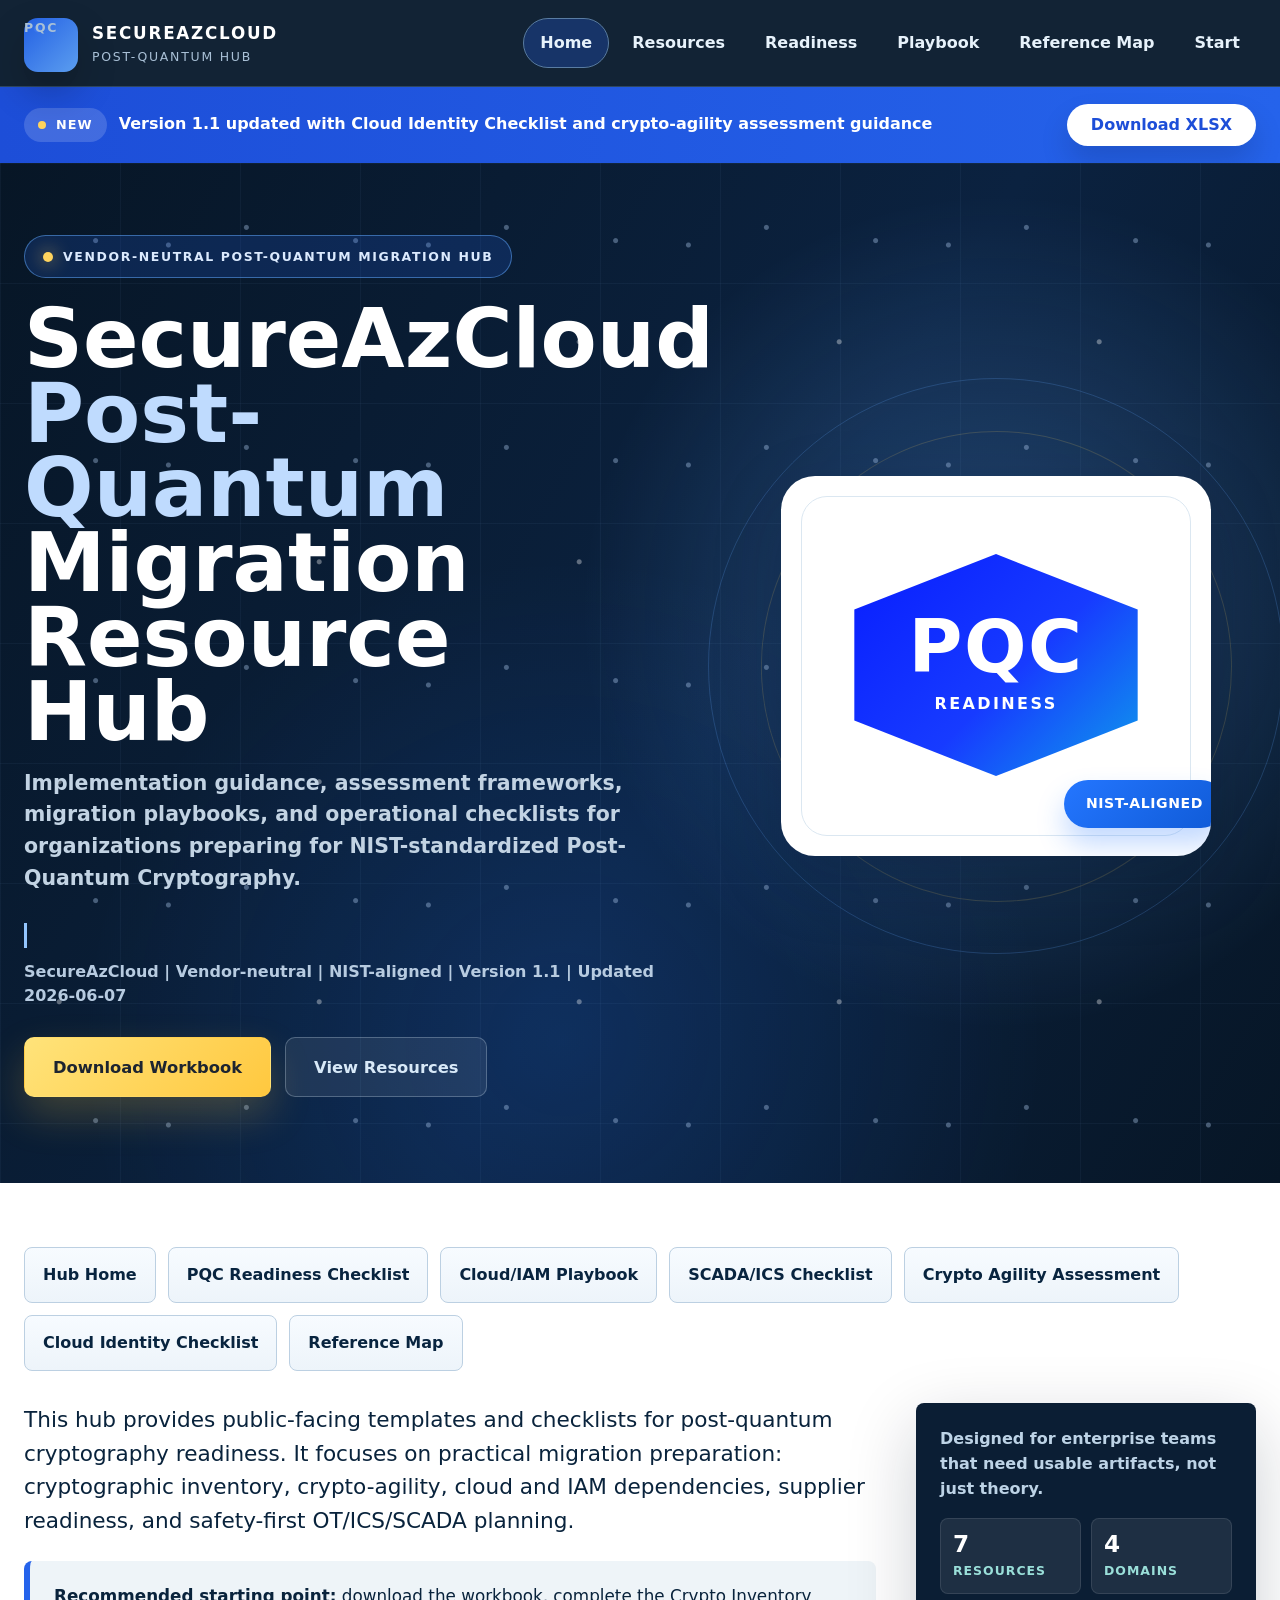
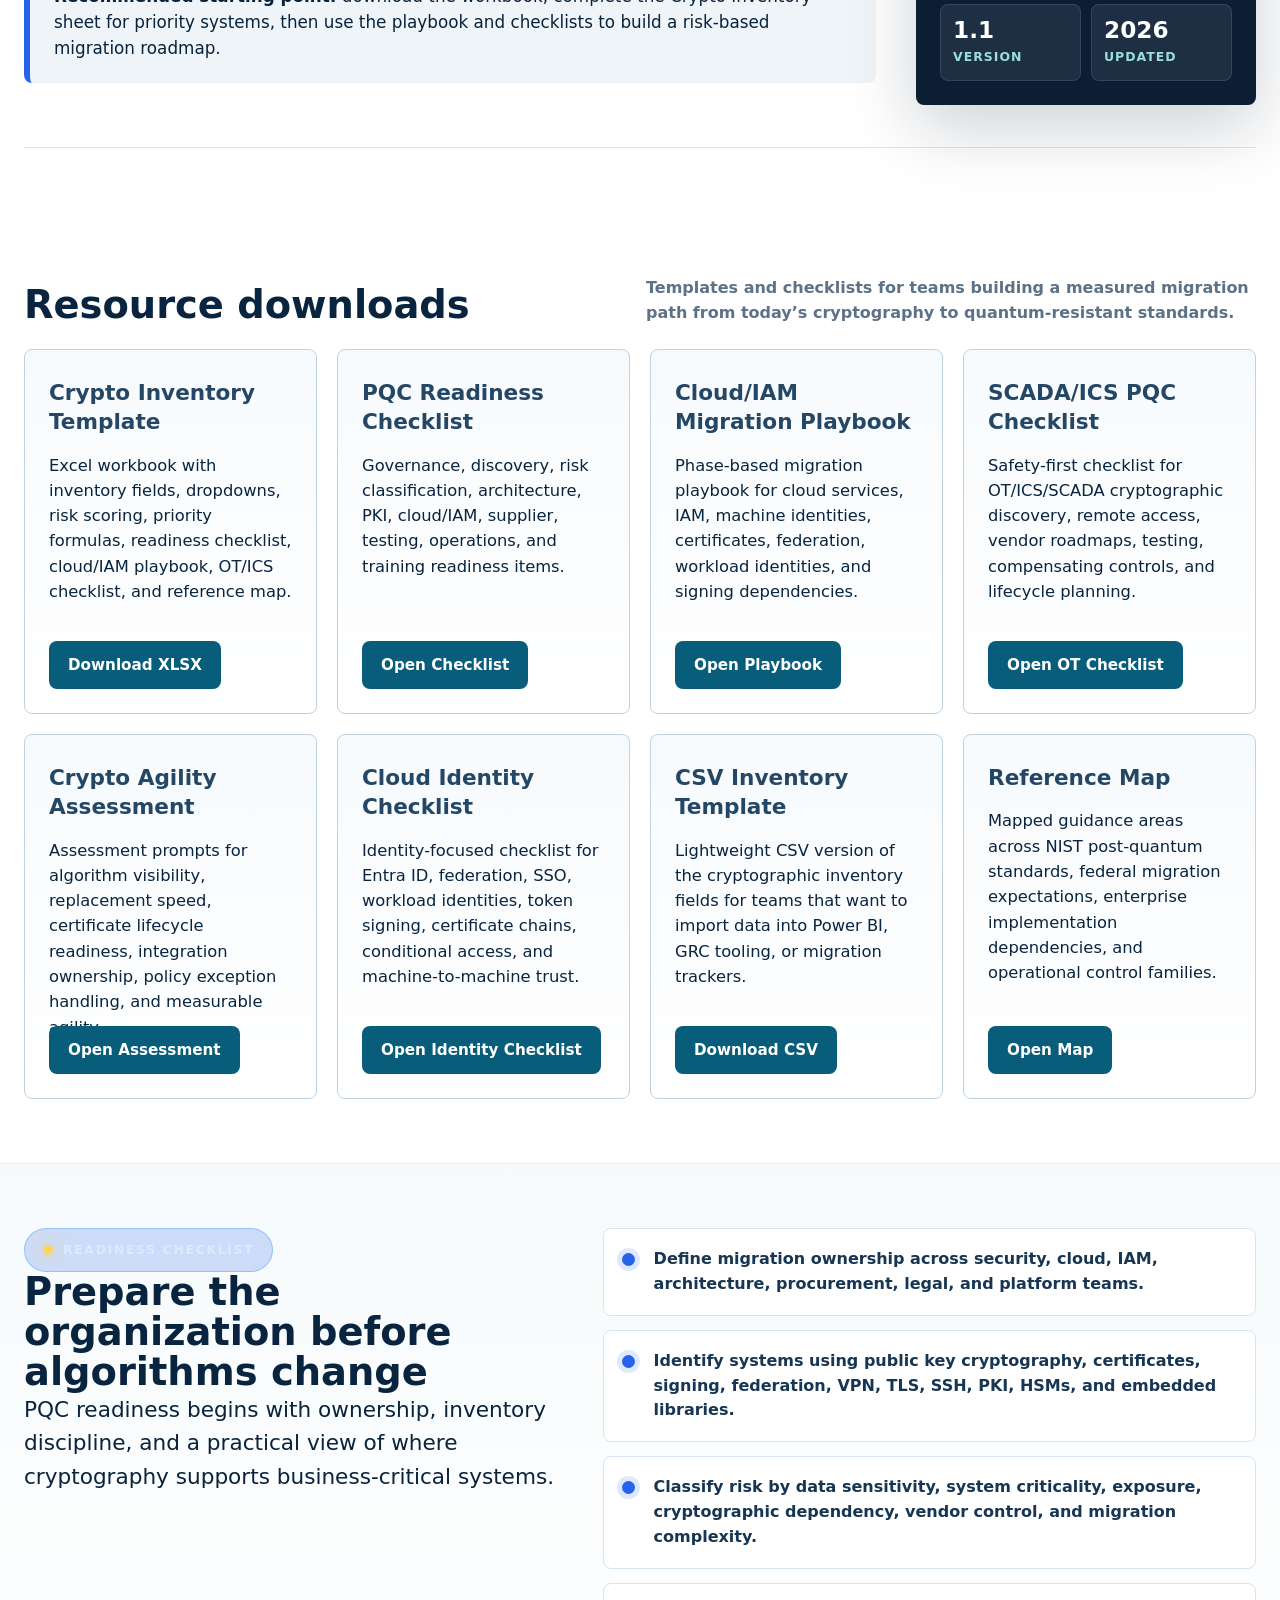
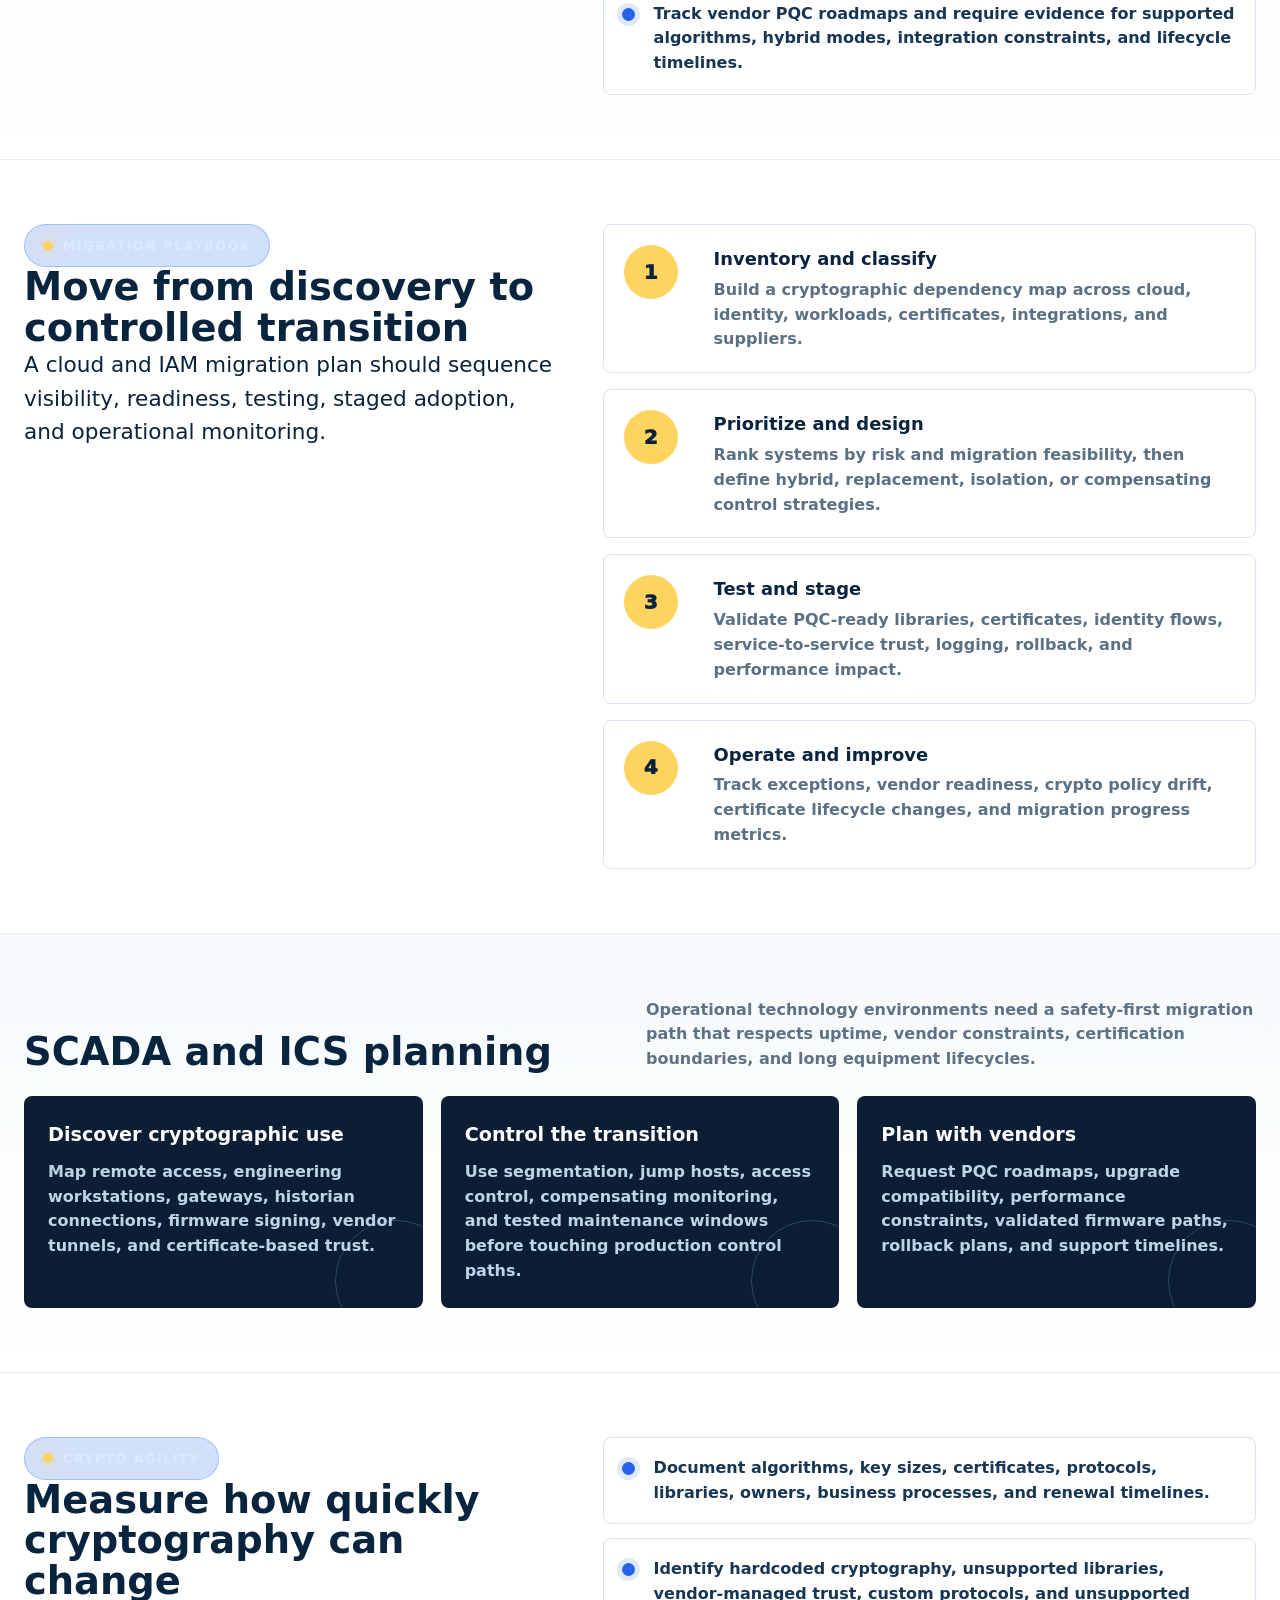
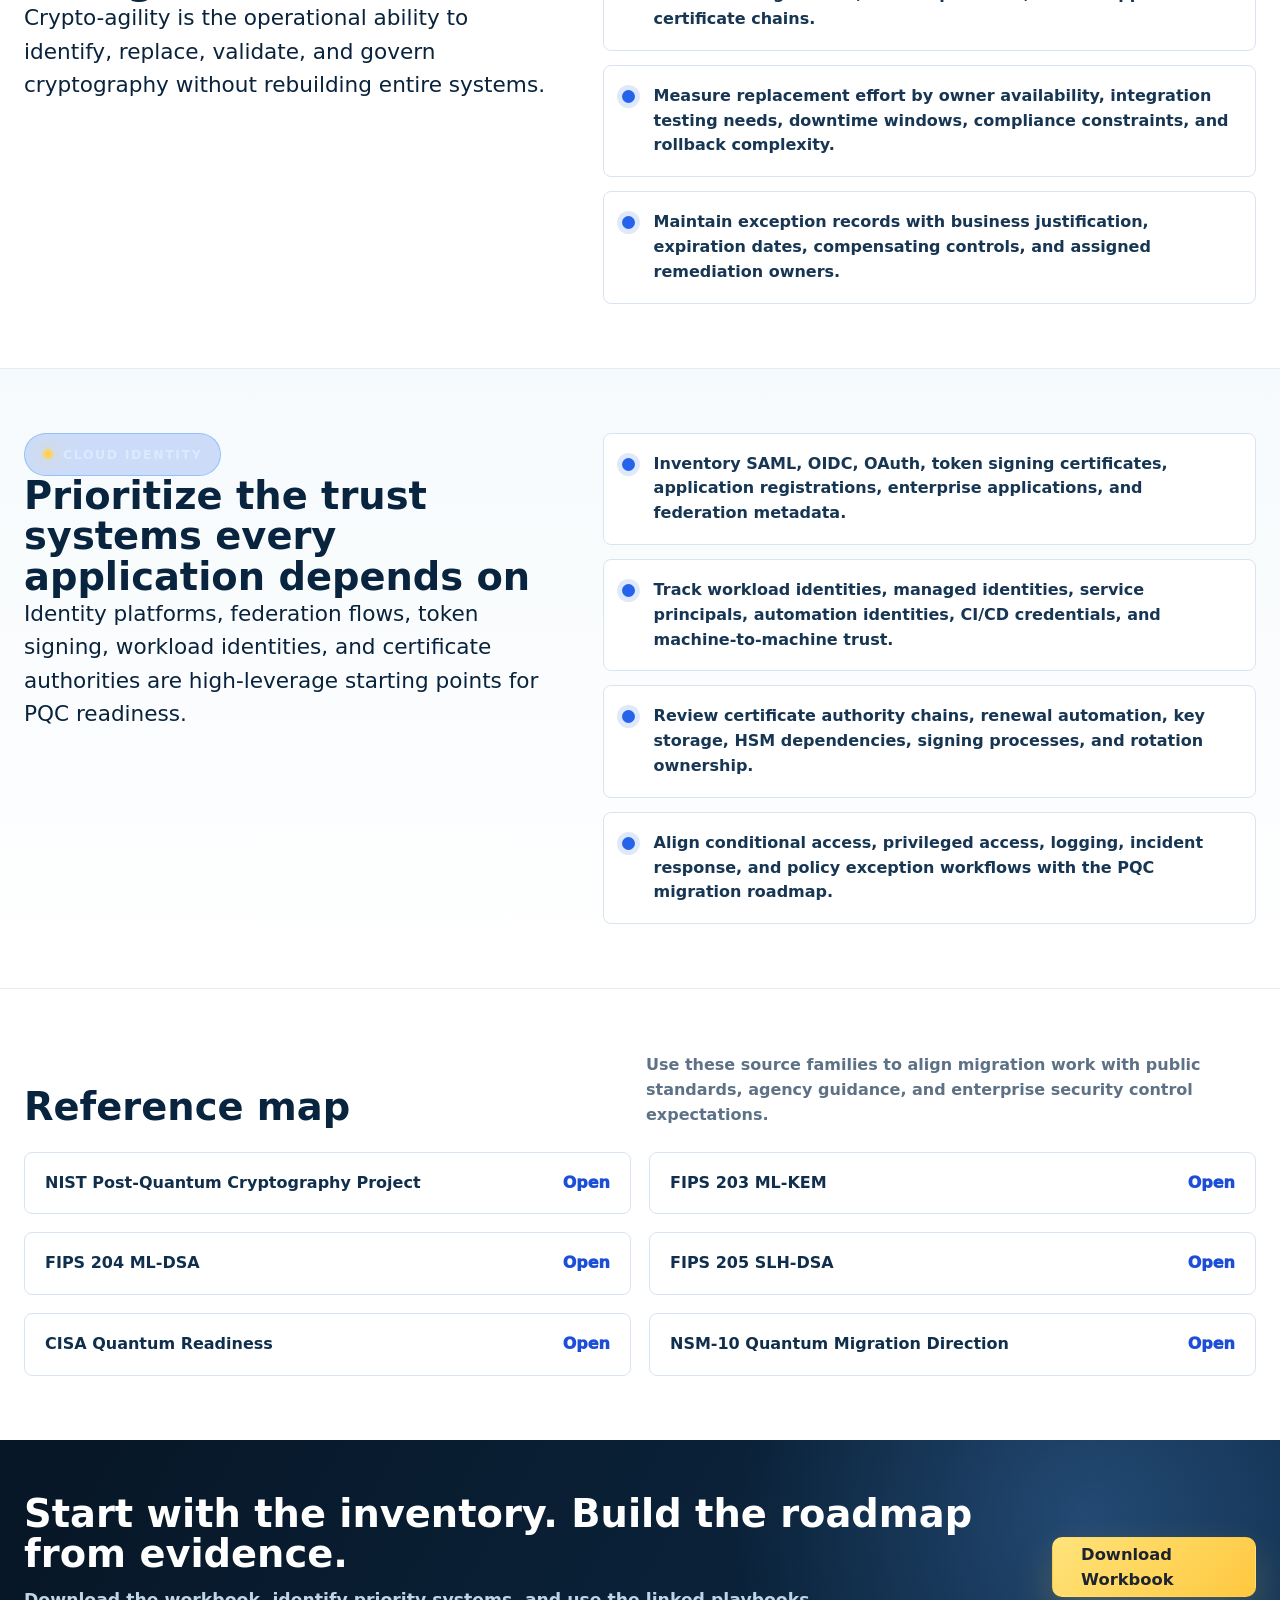
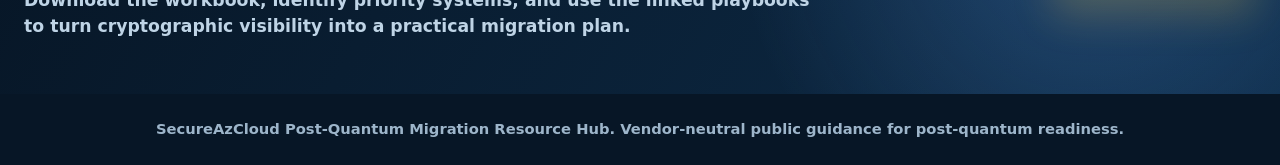
==== commit 97ad3ee6: "Add files via upload" ====
--- a/index.html
+++ b/index.html
@@ -19,9 +19,9 @@
       --line: #d8e4ef;
       --panel: #ffffff;
       --soft: #f5f9fc;
-      --teal: #119b91;
-      --teal-2: #2cc6b8;
-      --cyan: #86f4e9;
+      --teal: #2563eb;
+      --teal-2: #60a5fa;
+      --cyan: #bfdbfe;
       --gold: #ffd45e;
       --blue: #2476ff;
       --shadow: 0 22px 70px rgba(7, 22, 38, 0.2);
@@ -54,7 +54,7 @@
       top: 0;
       z-index: 20;
       background: rgba(9, 27, 45, 0.96);
-      border-bottom: 1px solid rgba(134, 244, 233, 0.18);
+      border-bottom: 1px solid rgba(147, 197, 253, 0.22);
       backdrop-filter: blur(16px);
     }
 
@@ -84,7 +84,7 @@
       font-weight: 900;
       letter-spacing: 0.03em;
       background:
-        linear-gradient(135deg, rgba(44, 198, 184, 0.95), rgba(36, 118, 255, 0.95)),
+        linear-gradient(135deg, rgba(37, 99, 235, 0.96), rgba(96, 165, 250, 0.95)),
         radial-gradient(circle at 25% 20%, #ffffff 0 3px, transparent 4px);
       box-shadow: 0 18px 38px rgba(0, 0, 0, 0.24);
     }
@@ -125,18 +125,18 @@
     .nav-links a:hover,
     .nav-links a:focus-visible {
       color: #ffffff;
-      background: rgba(44, 198, 184, 0.18);
-      outline: 1px solid rgba(134, 244, 233, 0.35);
+      background: rgba(37, 99, 235, 0.22);
+      outline: 1px solid rgba(147, 197, 253, 0.44);
       transform: translateY(-1px);
     }
 
     .nav-links .active {
-      background: rgba(44, 198, 184, 0.22);
-      outline: 1px solid rgba(134, 244, 233, 0.5);
+      background: rgba(37, 99, 235, 0.28);
+      outline: 1px solid rgba(147, 197, 253, 0.55);
     }
 
     .announcement {
-      background: linear-gradient(90deg, #0c8f86, #2bb5a8);
+      background: linear-gradient(90deg, #1d4ed8, #2563eb);
       color: #ffffff;
     }
 
@@ -179,7 +179,7 @@
       min-height: 42px;
       padding: 0 24px;
       border-radius: 999px;
-      color: #007d73;
+      color: #1d4ed8;
       background: #ffffff;
       font-weight: 900;
       white-space: nowrap;
@@ -191,7 +191,7 @@
       overflow: hidden;
       color: #ffffff;
       background:
-        radial-gradient(circle at 78% 44%, rgba(44, 198, 184, 0.28), transparent 26rem),
+        radial-gradient(circle at 78% 44%, rgba(96, 165, 250, 0.3), transparent 26rem),
         radial-gradient(circle at 44% 86%, rgba(36, 118, 255, 0.16), transparent 30rem),
         linear-gradient(120deg, #071626 0%, #0b2240 55%, #071626 100%);
       isolation: isolate;
@@ -204,8 +204,8 @@
       z-index: -2;
       opacity: 0.5;
       background-image:
-        linear-gradient(rgba(134, 244, 233, 0.08) 1px, transparent 1px),
-        linear-gradient(90deg, rgba(134, 244, 233, 0.08) 1px, transparent 1px);
+        linear-gradient(rgba(147, 197, 253, 0.1) 1px, transparent 1px),
+        linear-gradient(90deg, rgba(147, 197, 253, 0.1) 1px, transparent 1px);
       background-size: 120px 120px;
     }
 
@@ -216,10 +216,10 @@
       z-index: -1;
       opacity: 0.35;
       background:
-        radial-gradient(circle at 14% 30%, #86f4e9 0 2px, transparent 3px),
-        radial-gradient(circle at 44% 22%, #86f4e9 0 2px, transparent 3px),
+        radial-gradient(circle at 14% 30%, #bfdbfe 0 2px, transparent 3px),
+        radial-gradient(circle at 44% 22%, #bfdbfe 0 2px, transparent 3px),
         radial-gradient(circle at 72% 74%, #ffffff 0 2px, transparent 3px),
-        radial-gradient(circle at 86% 28%, #86f4e9 0 2px, transparent 3px);
+        radial-gradient(circle at 86% 28%, #bfdbfe 0 2px, transparent 3px);
       background-size: 260px 220px;
       animation: drift 28s linear infinite;
     }
@@ -245,10 +245,10 @@
       align-items: center;
       gap: 10px;
       padding: 11px 18px;
-      color: #bdfbf5;
-      border: 1px solid rgba(44, 198, 184, 0.48);
+      color: #dbeafe;
+      border: 1px solid rgba(96, 165, 250, 0.52);
       border-radius: 999px;
-      background: rgba(17, 155, 145, 0.18);
+      background: rgba(37, 99, 235, 0.2);
       font-size: 0.78rem;
       font-weight: 900;
       letter-spacing: 0.13em;
@@ -274,7 +274,7 @@
     }
 
     .accent {
-      color: #99f6e9;
+      color: #bfdbfe;
     }
 
     .hero-copy {
@@ -299,7 +299,7 @@
       content: "";
       width: 3px;
       height: 25px;
-      background: #8af6ec;
+      background: #93c5fd;
     }
 
     .hero-actions {
@@ -352,7 +352,7 @@
       width: min(45vw, 660px);
       aspect-ratio: 1;
       border-radius: 50%;
-      border: 1px solid rgba(44, 198, 184, 0.18);
+      border: 1px solid rgba(96, 165, 250, 0.22);
       animation: pulse 5s ease-in-out infinite;
     }
 
@@ -368,7 +368,7 @@
 
     .rings::after {
       inset: 17%;
-      border-color: rgba(134, 244, 233, 0.24);
+      border-color: rgba(147, 197, 253, 0.28);
       transform: rotate(-24deg);
     }
 
@@ -470,8 +470,8 @@
 
     .quick-nav a:hover,
     .quick-nav a:focus-visible {
-      border-color: #119b91;
-      background: #eafffc;
+      border-color: #2563eb;
+      background: #eff6ff;
       transform: translateY(-1px);
       outline: none;
     }
@@ -496,7 +496,7 @@
       position: relative;
       margin: 24px 0 0;
       padding: 22px 24px;
-      border-left: 6px solid #0b9187;
+      border-left: 6px solid #2563eb;
       border-radius: var(--radius);
       background: #eef4f8;
       font-size: 1.05rem;
@@ -589,7 +589,7 @@
 
     .resource:hover {
       transform: translateY(-4px);
-      border-color: rgba(17, 155, 145, 0.5);
+      border-color: rgba(37, 99, 235, 0.52);
       box-shadow: 0 24px 56px rgba(9, 35, 60, 0.12);
     }
 
@@ -681,7 +681,7 @@
       height: 13px;
       border-radius: 50%;
       background: var(--teal);
-      box-shadow: 0 0 0 5px rgba(17, 155, 145, 0.14);
+      box-shadow: 0 0 0 5px rgba(37, 99, 235, 0.14);
     }
 
     .timeline {
@@ -749,7 +749,7 @@
       width: 120px;
       height: 120px;
       border-radius: 50%;
-      border: 1px solid rgba(134, 244, 233, 0.22);
+      border: 1px solid rgba(147, 197, 253, 0.24);
     }
 
     .matrix-item strong {
@@ -793,14 +793,14 @@
     }
 
     .reference span {
-      color: #0c8f86;
+      color: #1d4ed8;
       font-weight: 950;
     }
 
     .final {
       color: #ffffff;
       background:
-        radial-gradient(circle at 85% 30%, rgba(44, 198, 184, 0.26), transparent 22rem),
+        radial-gradient(circle at 85% 30%, rgba(96, 165, 250, 0.28), transparent 22rem),
         linear-gradient(120deg, #071626, #0d2b47);
     }
 
@@ -987,7 +987,7 @@
   <aside class="announcement" aria-label="Hub update">
     <div class="announcement-inner">
       <div><span class="new-pill">New</span>Version 1.1 updated with Cloud Identity Checklist and crypto-agility assessment guidance</div>
-      <a class="download" href="secureazcloud-pqc-crypto-inventory-template.xlsx">Download XLSX</a>
+      <a class="download" href="downloads/secureazcloud-pqc-crypto-inventory-template.xlsx">Download XLSX</a>
     </div>
   </aside>
 
@@ -1003,7 +1003,7 @@
           SecureAzCloud | Vendor-neutral | NIST-aligned | Version 1.1 | Updated 2026-06-07
         </div>
         <div class="hero-actions">
-          <a class="btn btn-primary" href="secureazcloud-pqc-crypto-inventory-template.xlsx">Download Workbook</a>
+          <a class="btn btn-primary" href="downloads/secureazcloud-pqc-crypto-inventory-template.xlsx">Download Workbook</a>
           <a class="btn btn-secondary" href="#downloads">View Resources</a>
         </div>
       </div>
@@ -1027,11 +1027,11 @@
     <section class="section" aria-label="Hub overview">
       <div class="quick-nav" data-reveal>
         <a href="#home">Hub Home</a>
-        <a href="#readiness">PQC Readiness Checklist</a>
-        <a href="#playbook">Cloud/IAM Playbook</a>
-        <a href="#scada">SCADA/ICS Checklist</a>
-        <a href="#agility">Crypto Agility Assessment</a>
-        <a href="#identity">Cloud Identity Checklist</a>
+        <a href="resources/pqc-readiness-checklist.html">PQC Readiness Checklist</a>
+        <a href="resources/cloud-iam-migration-playbook.html">Cloud/IAM Playbook</a>
+        <a href="resources/scada-ics-pqc-checklist.html">SCADA/ICS Checklist</a>
+        <a href="resources/crypto-agility-assessment-template.html">Crypto Agility Assessment</a>
+        <a href="resources/pqc-cloud-workload-identity-migration-checklist.html">Cloud Identity Checklist</a>
         <a href="#reference-map">Reference Map</a>
       </div>
 
@@ -1067,43 +1067,43 @@
         <article class="resource" data-reveal>
           <h3>Crypto Inventory Template</h3>
           <p>Excel workbook with inventory fields, dropdowns, risk scoring, priority formulas, readiness checklist, cloud/IAM playbook, OT/ICS checklist, and reference map.</p>
-          <a class="btn" href="secureazcloud-pqc-crypto-inventory-template.xlsx">Download XLSX</a>
+          <a class="btn" href="downloads/secureazcloud-pqc-crypto-inventory-template.xlsx">Download XLSX</a>
         </article>
 
         <article id="readiness" class="resource" data-reveal>
           <h3>PQC Readiness Checklist</h3>
           <p>Governance, discovery, risk classification, architecture, PKI, cloud/IAM, supplier, testing, operations, and training readiness items.</p>
-          <a class="btn" href="#readiness-detail">Open Checklist</a>
+          <a class="btn" href="resources/pqc-readiness-checklist.html">Open Checklist</a>
         </article>
 
         <article id="playbook" class="resource" data-reveal>
           <h3>Cloud/IAM Migration Playbook</h3>
           <p>Phase-based migration playbook for cloud services, IAM, machine identities, certificates, federation, workload identities, and signing dependencies.</p>
-          <a class="btn" href="#playbook-detail">Open Playbook</a>
+          <a class="btn" href="resources/cloud-iam-migration-playbook.html">Open Playbook</a>
         </article>
 
         <article id="scada" class="resource" data-reveal>
           <h3>SCADA/ICS PQC Checklist</h3>
           <p>Safety-first checklist for OT/ICS/SCADA cryptographic discovery, remote access, vendor roadmaps, testing, compensating controls, and lifecycle planning.</p>
-          <a class="btn" href="#scada-detail">Open OT Checklist</a>
+          <a class="btn" href="resources/scada-ics-pqc-checklist.html">Open OT Checklist</a>
         </article>
 
         <article id="agility" class="resource" data-reveal>
           <h3>Crypto Agility Assessment</h3>
           <p>Assessment prompts for algorithm visibility, replacement speed, certificate lifecycle readiness, integration ownership, policy exception handling, and measurable agility.</p>
-          <a class="btn" href="#agility-detail">Open Assessment</a>
+          <a class="btn" href="resources/crypto-agility-assessment-template.html">Open Assessment</a>
         </article>
 
         <article id="identity" class="resource" data-reveal>
           <h3>Cloud Identity Checklist</h3>
           <p>Identity-focused checklist for Entra ID, federation, SSO, workload identities, token signing, certificate chains, conditional access, and machine-to-machine trust.</p>
-          <a class="btn" href="#identity-detail">Open Identity Checklist</a>
+          <a class="btn" href="resources/pqc-cloud-workload-identity-migration-checklist.html">Open Identity Checklist</a>
         </article>
 
         <article class="resource" data-reveal>
           <h3>CSV Inventory Template</h3>
           <p>Lightweight CSV version of the cryptographic inventory fields for teams that want to import data into Power BI, GRC tooling, or migration trackers.</p>
-          <a class="btn" href="secureazcloud-pqc-crypto-inventory-template.csv">Download CSV</a>
+          <a class="btn" href="downloads/secureazcloud-pqc-crypto-inventory-template.csv">Download CSV</a>
         </article>
 
         <article class="resource" data-reveal>
@@ -1239,7 +1239,7 @@
         <h2>Start with the inventory. Build the roadmap from evidence.</h2>
         <p>Download the workbook, identify priority systems, and use the linked playbooks to turn cryptographic visibility into a practical migration plan.</p>
       </div>
-      <a class="btn btn-primary" href="secureazcloud-pqc-crypto-inventory-template.xlsx">Download Workbook</a>
+      <a class="btn btn-primary" href="downloads/secureazcloud-pqc-crypto-inventory-template.xlsx">Download Workbook</a>
     </div>
   </section>
 
@@ -1260,4 +1260,4 @@
     document.querySelectorAll("[data-reveal]").forEach((el) => observer.observe(el));
   </script>
 </body>
-</html>
+</html>
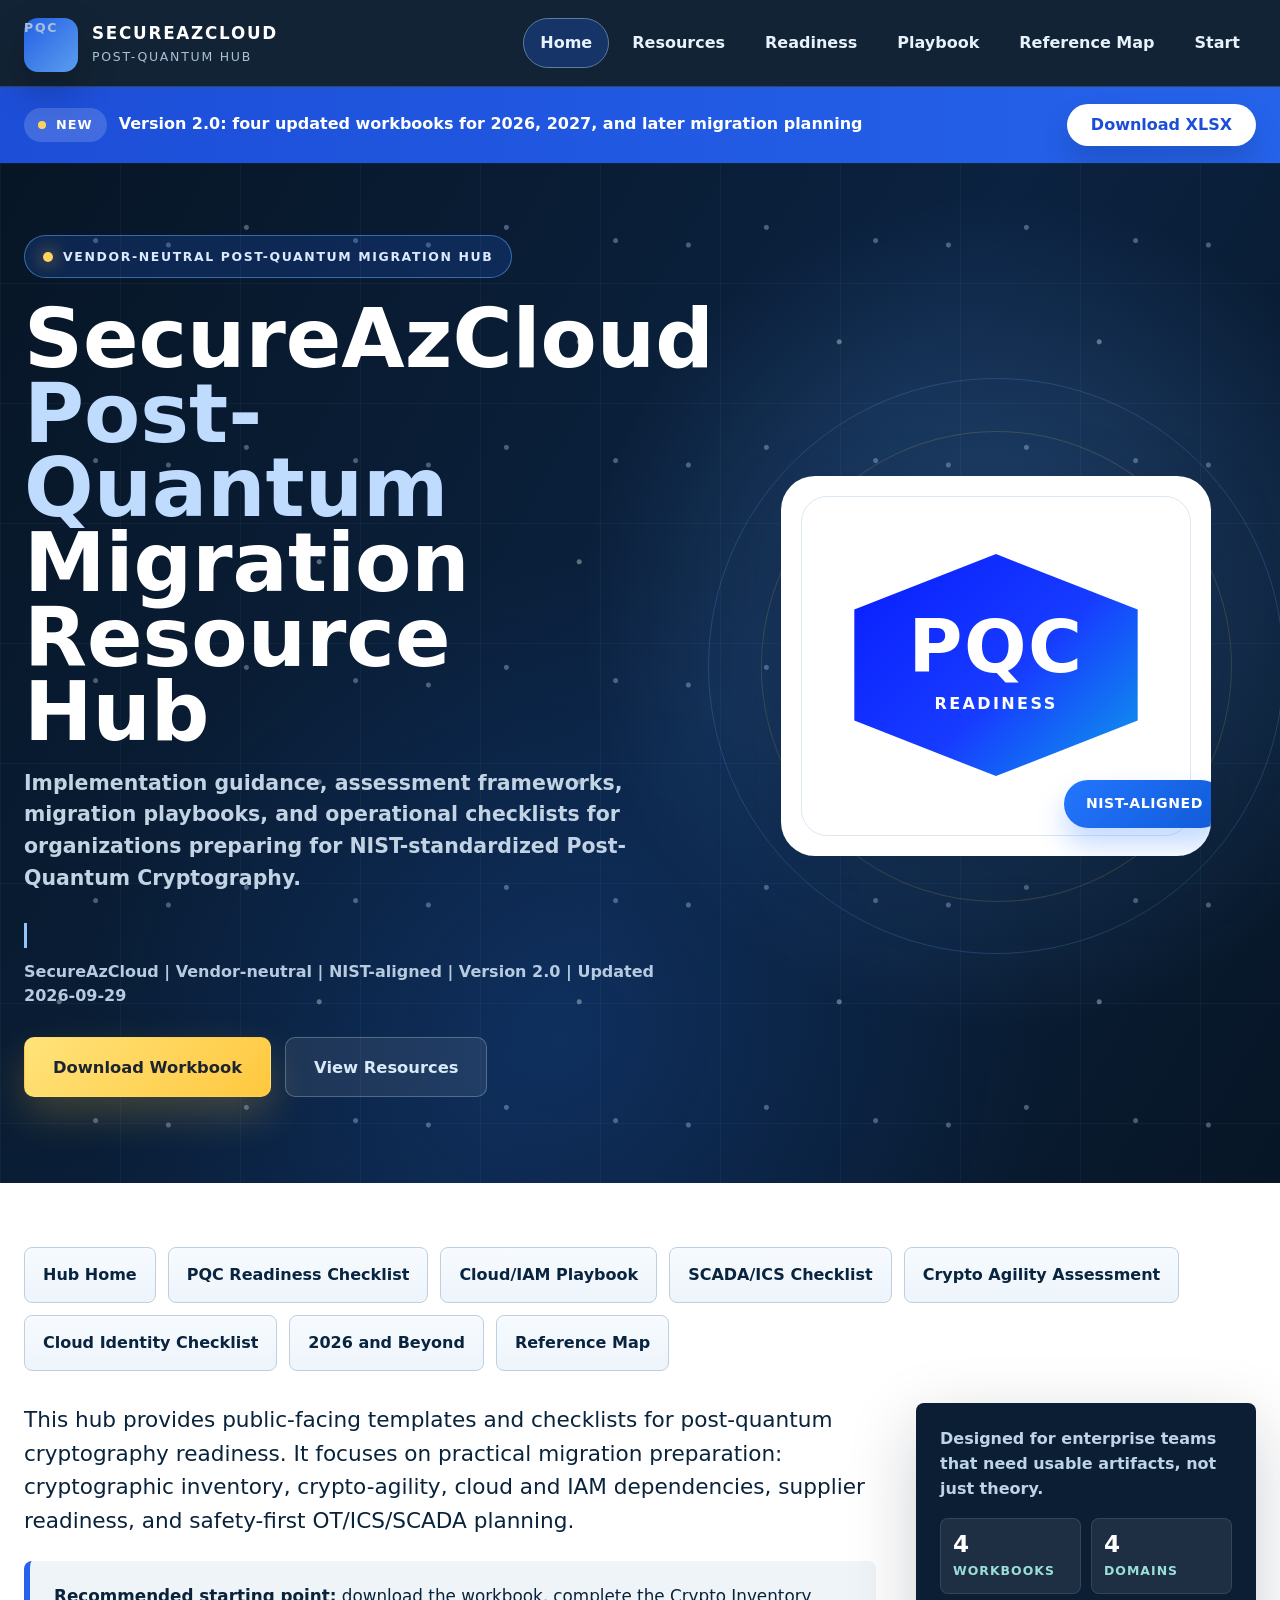
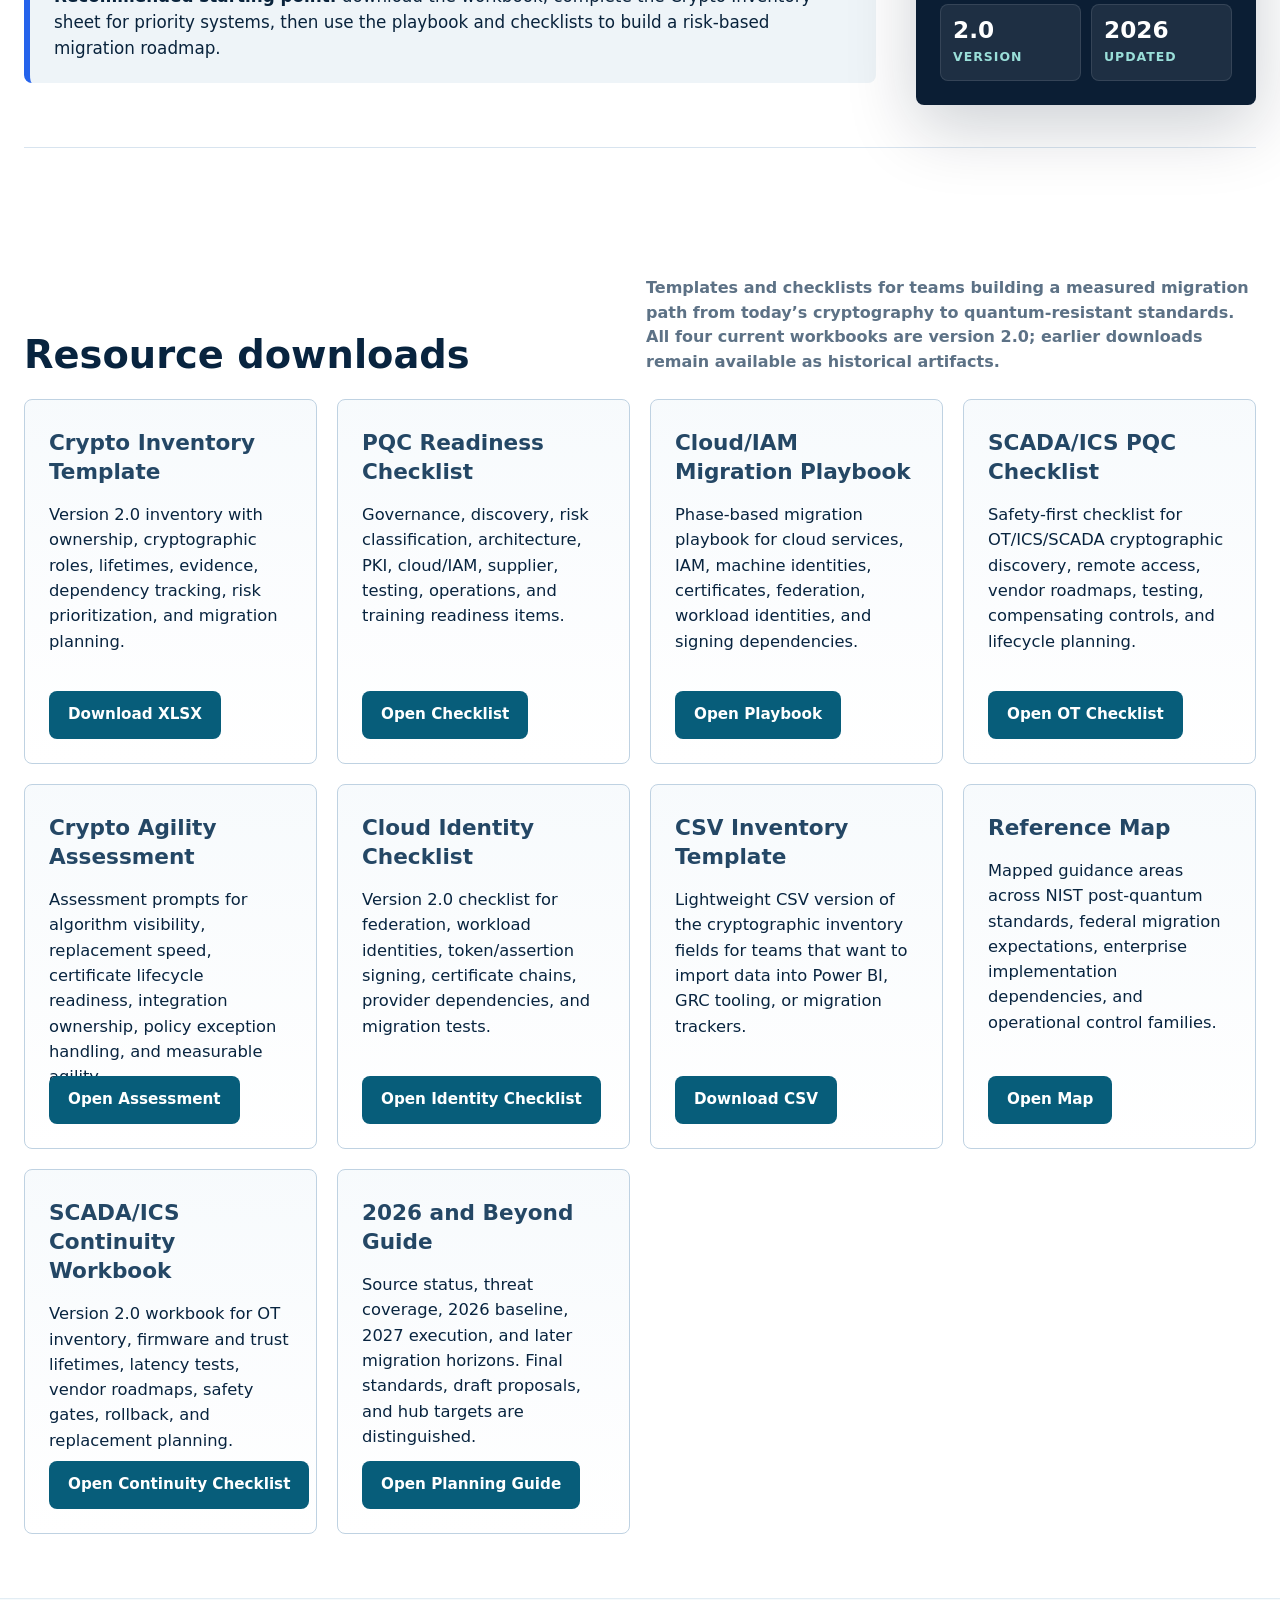
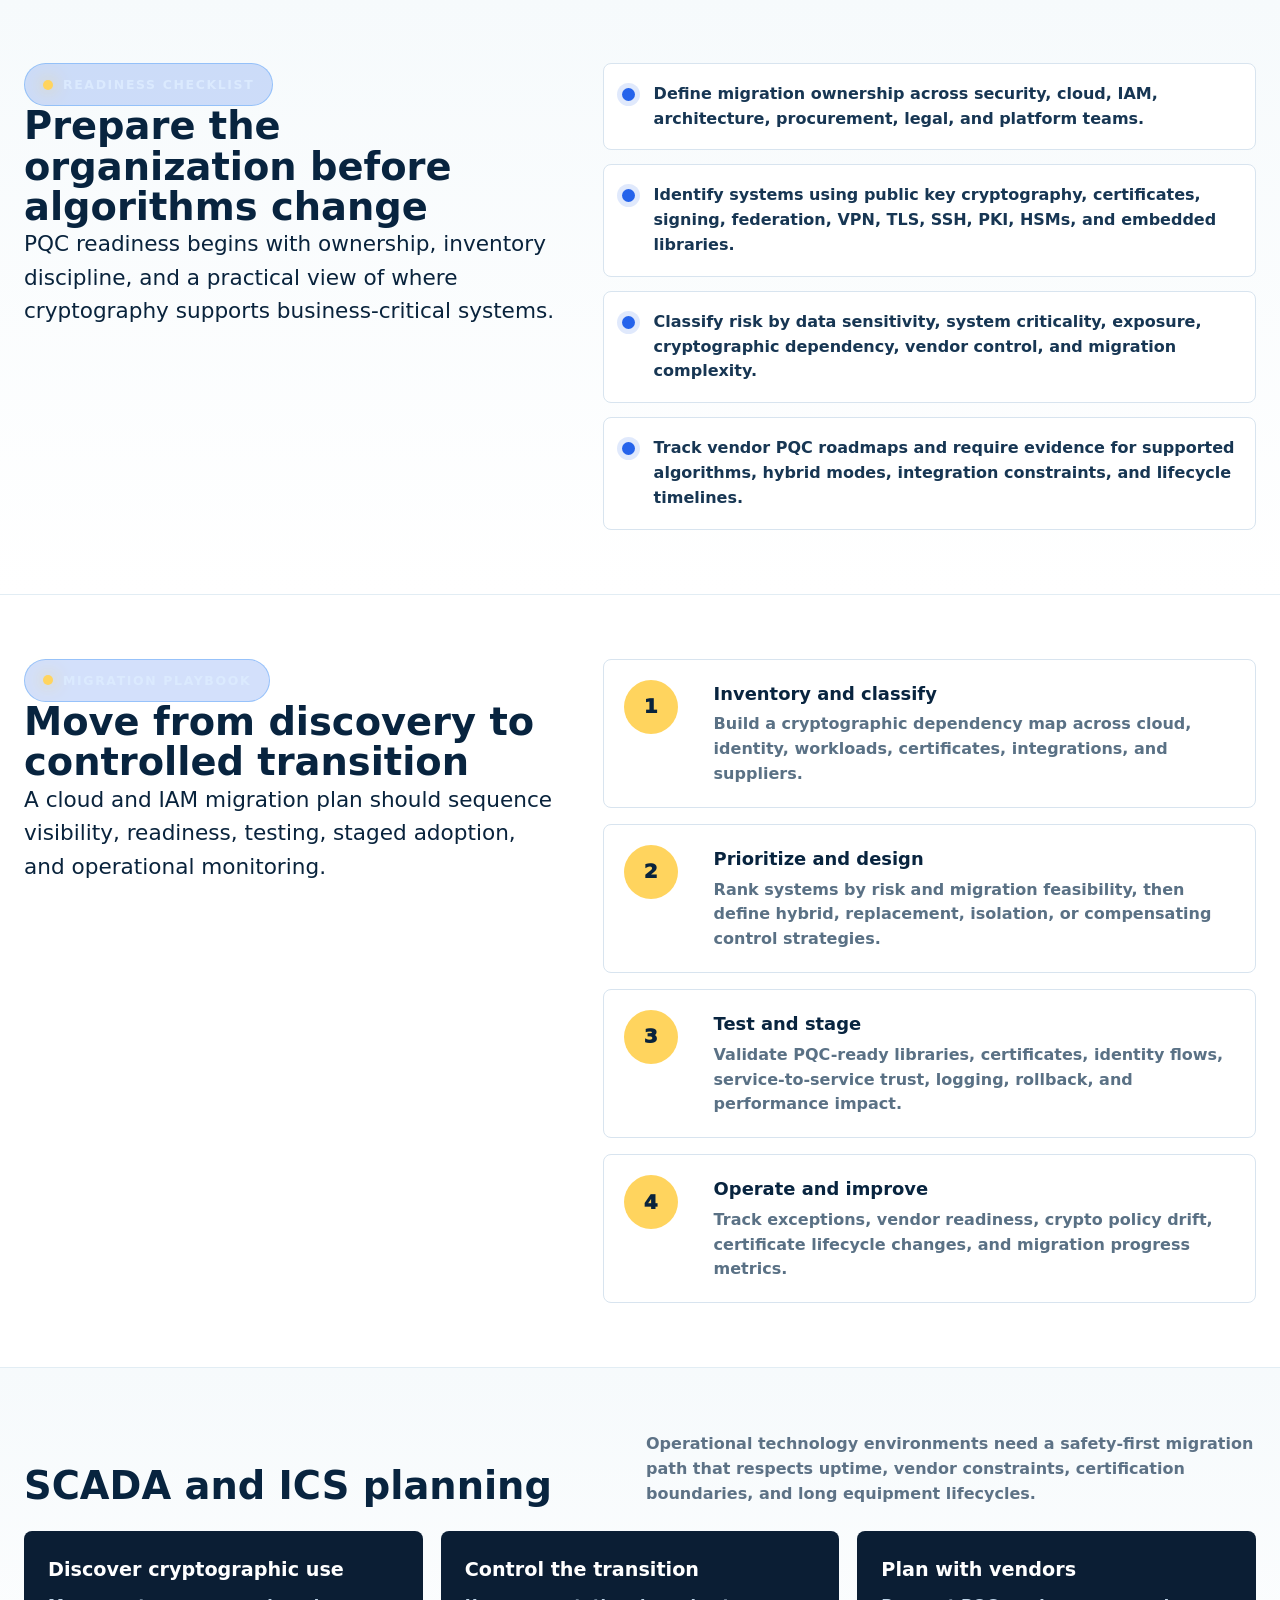
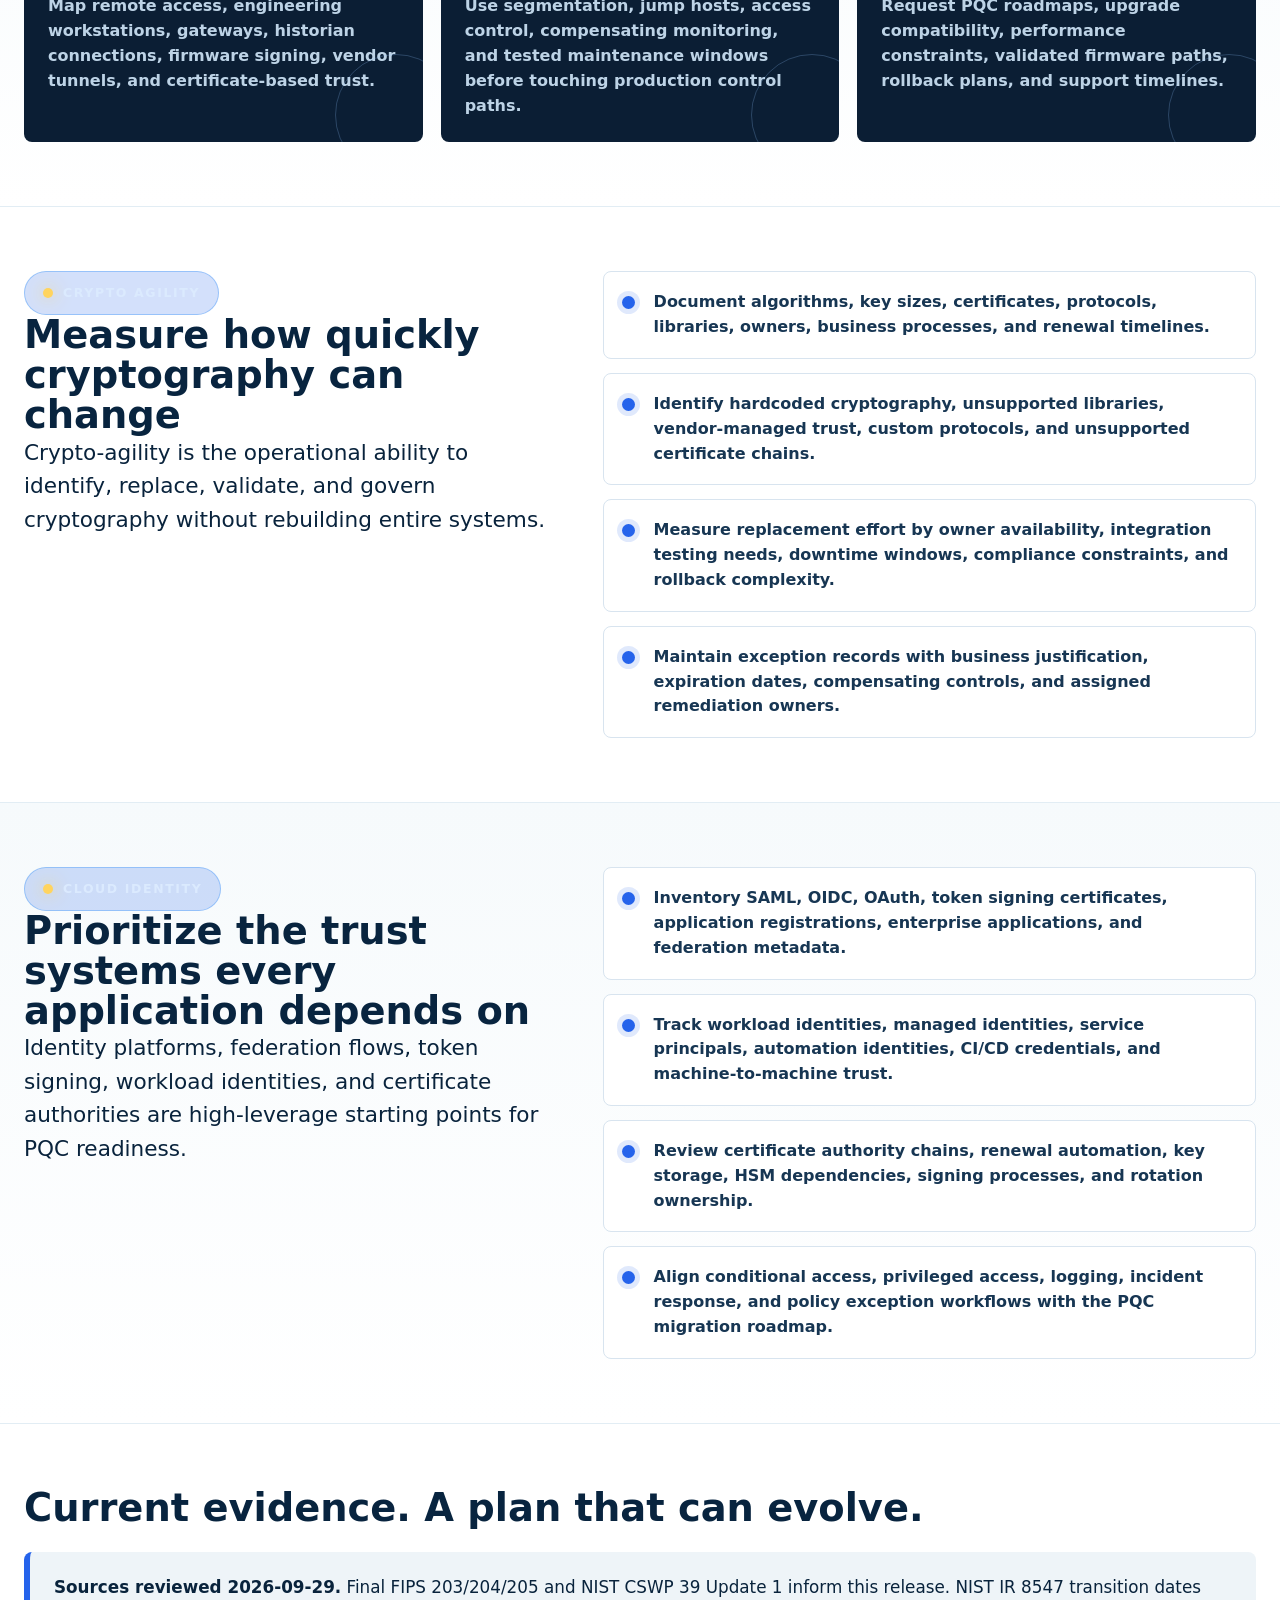
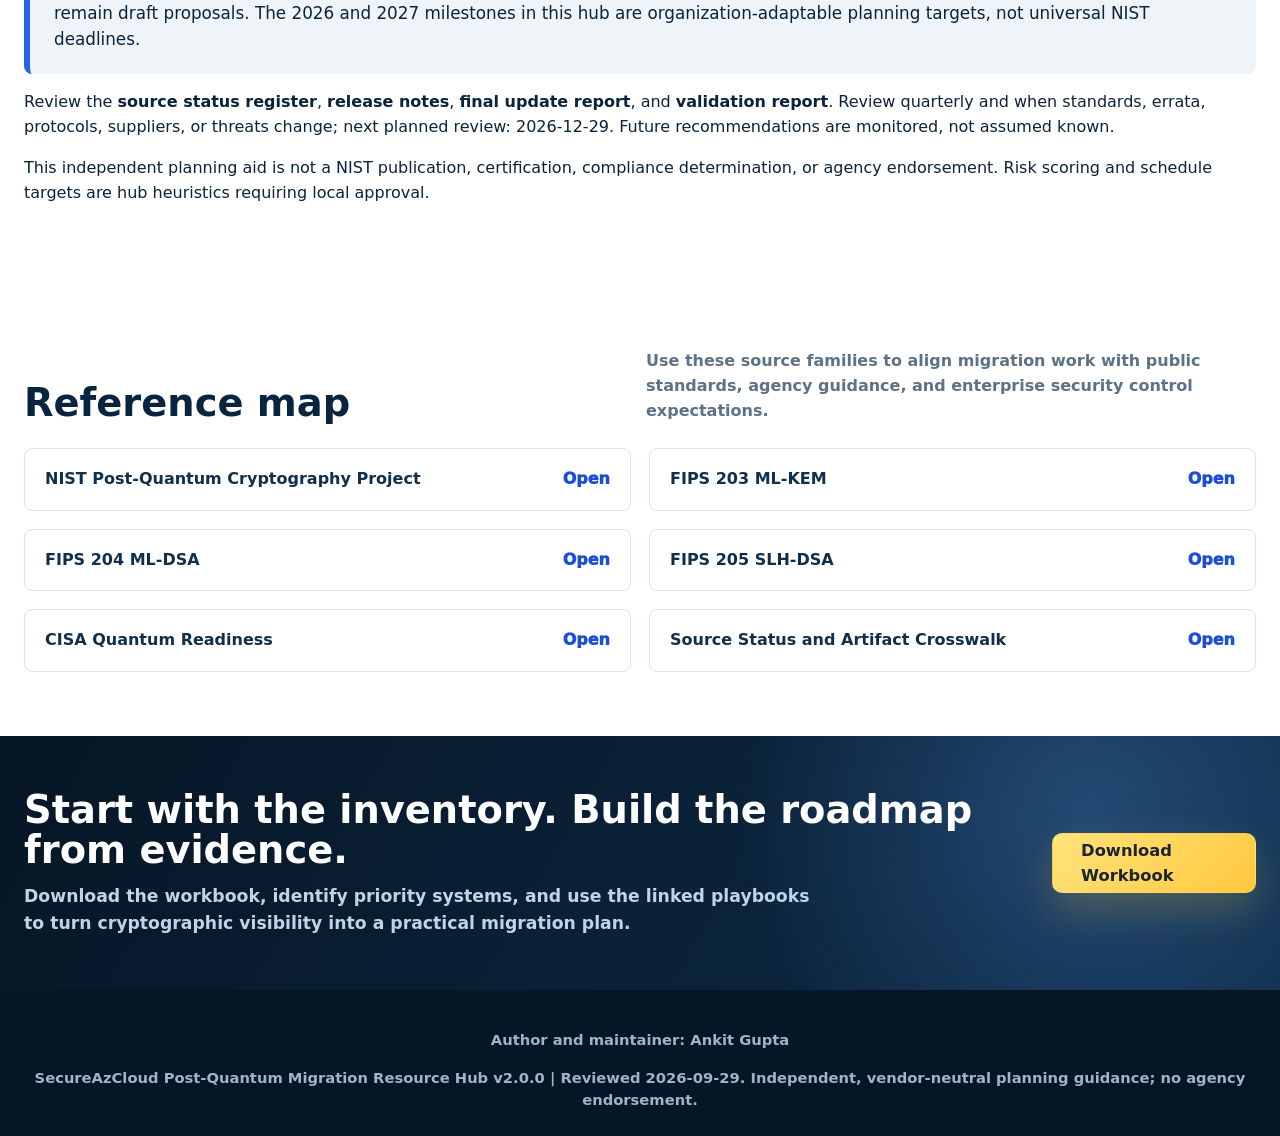
==== commit 3a0ab562: "Update PQC Hub to v2.0.0 for 2026 and beyond Update Excel templates, PDF and CSV companions, NIST so" ====
--- a/index.html
+++ b/index.html
@@ -962,6 +962,7 @@
       }
     }
   </style>
+<meta name="author" content="Ankit Gupta">
 </head>
 <body>
   <header class="topbar">
@@ -986,8 +987,8 @@
 
   <aside class="announcement" aria-label="Hub update">
     <div class="announcement-inner">
-      <div><span class="new-pill">New</span>Version 1.1 updated with Cloud Identity Checklist and crypto-agility assessment guidance</div>
-      <a class="download" href="downloads/secureazcloud-pqc-crypto-inventory-template.xlsx">Download XLSX</a>
+      <div><span class="new-pill">New</span>Version 2.0: four updated workbooks for 2026, 2027, and later migration planning</div>
+      <a class="download" href="downloads/secureazcloud-pqc-crypto-inventory-template-v2.0.xlsx">Download XLSX</a>
     </div>
   </aside>
 
@@ -1000,10 +1001,10 @@
           Implementation guidance, assessment frameworks, migration playbooks, and operational checklists for organizations preparing for NIST-standardized Post-Quantum Cryptography.
         </p>
         <div class="meta-line">
-          SecureAzCloud | Vendor-neutral | NIST-aligned | Version 1.1 | Updated 2026-06-07
+          SecureAzCloud | Vendor-neutral | NIST-aligned | Version 2.0 | Updated 2026-09-29
         </div>
         <div class="hero-actions">
-          <a class="btn btn-primary" href="downloads/secureazcloud-pqc-crypto-inventory-template.xlsx">Download Workbook</a>
+          <a class="btn btn-primary" href="downloads/secureazcloud-pqc-crypto-inventory-template-v2.0.xlsx">Download Workbook</a>
           <a class="btn btn-secondary" href="#downloads">View Resources</a>
         </div>
       </div>
@@ -1032,6 +1033,7 @@
         <a href="resources/scada-ics-pqc-checklist.html">SCADA/ICS Checklist</a>
         <a href="resources/crypto-agility-assessment-template.html">Crypto Agility Assessment</a>
         <a href="resources/pqc-cloud-workload-identity-migration-checklist.html">Cloud Identity Checklist</a>
+        <a href="resources/nist-2026-and-beyond.html">2026 and Beyond</a>
         <a href="#reference-map">Reference Map</a>
       </div>
 
@@ -1048,9 +1050,9 @@
         <aside class="status-box" data-reveal aria-label="Hub scope summary">
           <p>Designed for enterprise teams that need usable artifacts, not just theory.</p>
           <div class="status-grid">
-            <div class="status-item"><strong>7</strong><span>Resources</span></div>
+            <div class="status-item"><strong>4</strong><span>Workbooks</span></div>
             <div class="status-item"><strong>4</strong><span>Domains</span></div>
-            <div class="status-item"><strong>1.1</strong><span>Version</span></div>
+            <div class="status-item"><strong>2.0</strong><span>Version</span></div>
             <div class="status-item"><strong>2026</strong><span>Updated</span></div>
           </div>
         </aside>
@@ -1060,14 +1062,14 @@
     <section id="downloads" class="section">
       <div class="section-head" data-reveal>
         <h2>Resource downloads</h2>
-        <p>Templates and checklists for teams building a measured migration path from today’s cryptography to quantum-resistant standards.</p>
+        <p>Templates and checklists for teams building a measured migration path from today’s cryptography to quantum-resistant standards. All four current workbooks are version 2.0; earlier downloads remain available as historical artifacts.</p>
       </div>
 
       <div class="resource-grid">
         <article class="resource" data-reveal>
           <h3>Crypto Inventory Template</h3>
-          <p>Excel workbook with inventory fields, dropdowns, risk scoring, priority formulas, readiness checklist, cloud/IAM playbook, OT/ICS checklist, and reference map.</p>
-          <a class="btn" href="downloads/secureazcloud-pqc-crypto-inventory-template.xlsx">Download XLSX</a>
+          <p>Version 2.0 inventory with ownership, cryptographic roles, lifetimes, evidence, dependency tracking, risk prioritization, and migration planning.</p>
+          <a class="btn" href="downloads/secureazcloud-pqc-crypto-inventory-template-v2.0.xlsx">Download XLSX</a>
         </article>
 
         <article id="readiness" class="resource" data-reveal>
@@ -1096,20 +1098,31 @@
 
         <article id="identity" class="resource" data-reveal>
           <h3>Cloud Identity Checklist</h3>
-          <p>Identity-focused checklist for Entra ID, federation, SSO, workload identities, token signing, certificate chains, conditional access, and machine-to-machine trust.</p>
+          <p>Version 2.0 checklist for federation, workload identities, token/assertion signing, certificate chains, provider dependencies, and migration tests.</p>
           <a class="btn" href="resources/pqc-cloud-workload-identity-migration-checklist.html">Open Identity Checklist</a>
         </article>
 
         <article class="resource" data-reveal>
           <h3>CSV Inventory Template</h3>
           <p>Lightweight CSV version of the cryptographic inventory fields for teams that want to import data into Power BI, GRC tooling, or migration trackers.</p>
-          <a class="btn" href="downloads/secureazcloud-pqc-crypto-inventory-template.csv">Download CSV</a>
+          <a class="btn" href="downloads/secureazcloud-pqc-crypto-inventory-template-v2.0.csv">Download CSV</a>
         </article>
 
         <article class="resource" data-reveal>
           <h3>Reference Map</h3>
           <p>Mapped guidance areas across NIST post-quantum standards, federal migration expectations, enterprise implementation dependencies, and operational control families.</p>
           <a class="btn" href="#reference-map">Open Map</a>
+        </article>
+
+        <article class="resource" data-reveal>
+          <h3>SCADA/ICS Continuity Workbook</h3>
+          <p>Version 2.0 workbook for OT inventory, firmware and trust lifetimes, latency tests, vendor roadmaps, safety gates, rollback, and replacement planning.</p>
+          <a class="btn" href="resources/scada-ics-pqc-migration-continuity-checklist.html">Open Continuity Checklist</a>
+        </article>
+        <article class="resource" data-reveal>
+          <h3>2026 and Beyond Guide</h3>
+          <p>Source status, threat coverage, 2026 baseline, 2027 execution, and later migration horizons. Final standards, draft proposals, and hub targets are distinguished.</p>
+          <a class="btn" href="resources/nist-2026-and-beyond.html">Open Planning Guide</a>
         </article>
       </div>
     </section>
@@ -1217,6 +1230,12 @@
       </div>
     </section>
 
+    <section class="section" id="currency">
+      <h2>Current evidence. A plan that can evolve.</h2>
+      <div class="callout"><strong>Sources reviewed 2026-09-29.</strong> Final FIPS 203/204/205 and NIST CSWP 39 Update 1 inform this release. NIST IR 8547 transition dates remain draft proposals. The 2026 and 2027 milestones in this hub are organization-adaptable planning targets, not universal NIST deadlines.</div>
+      <p>Review the <a href="resources/reference-map.html"><strong>source status register</strong></a>, <a href="https://github.com/CyberAutomationX/Post-Quantum-Migration-Hub/blob/main/release-notes-v2.0.0.md"><strong>release notes</strong></a>, <a href="https://github.com/CyberAutomationX/Post-Quantum-Migration-Hub/blob/main/FINAL-REPORT-v2.0.0.md"><strong>final update report</strong></a>, and <a href="https://github.com/CyberAutomationX/Post-Quantum-Migration-Hub/blob/main/VALIDATION-REPORT.md"><strong>validation report</strong></a>. Review quarterly and when standards, errata, protocols, suppliers, or threats change; next planned review: 2026-12-29. Future recommendations are monitored, not assumed known.</p>
+      <p>This independent planning aid is not a NIST publication, certification, compliance determination, or agency endorsement. Risk scoring and schedule targets are hub heuristics requiring local approval.</p>
+    </section>
     <section class="section" id="reference-map">
       <div class="section-head" data-reveal>
         <h2>Reference map</h2>
@@ -1228,7 +1247,7 @@
         <a href="https://csrc.nist.gov/pubs/fips/204/final" rel="noopener noreferrer"><strong>FIPS 204 ML-DSA</strong><span>Open</span></a>
         <a href="https://csrc.nist.gov/pubs/fips/205/final" rel="noopener noreferrer"><strong>FIPS 205 SLH-DSA</strong><span>Open</span></a>
         <a href="https://www.cisa.gov/quantum" rel="noopener noreferrer"><strong>CISA Quantum Readiness</strong><span>Open</span></a>
-        <a href="https://www.whitehouse.gov/briefing-room/presidential-actions/2022/05/04/national-security-memorandum-on-promoting-united-states-leadership-in-quantum-computing-while-mitigating-risks-to-vulnerable-cryptographic-systems/" rel="noopener noreferrer"><strong>NSM-10 Quantum Migration Direction</strong><span>Open</span></a>
+        <a href="resources/reference-map.html"><strong>Source Status and Artifact Crosswalk</strong><span>Open</span></a>
       </div>
     </section>
   </main>
@@ -1239,12 +1258,13 @@
         <h2>Start with the inventory. Build the roadmap from evidence.</h2>
         <p>Download the workbook, identify priority systems, and use the linked playbooks to turn cryptographic visibility into a practical migration plan.</p>
       </div>
-      <a class="btn btn-primary" href="downloads/secureazcloud-pqc-crypto-inventory-template.xlsx">Download Workbook</a>
+      <a class="btn btn-primary" href="downloads/secureazcloud-pqc-crypto-inventory-template-v2.0.xlsx">Download Workbook</a>
     </div>
   </section>
 
   <footer>
-    SecureAzCloud Post-Quantum Migration Resource Hub. Vendor-neutral public guidance for post-quantum readiness.
+  <p>Author and maintainer: Ankit Gupta</p>
+    SecureAzCloud Post-Quantum Migration Resource Hub v2.0.0 | Reviewed 2026-09-29. Independent, vendor-neutral planning guidance; no agency endorsement.
   </footer>
 
   <script>
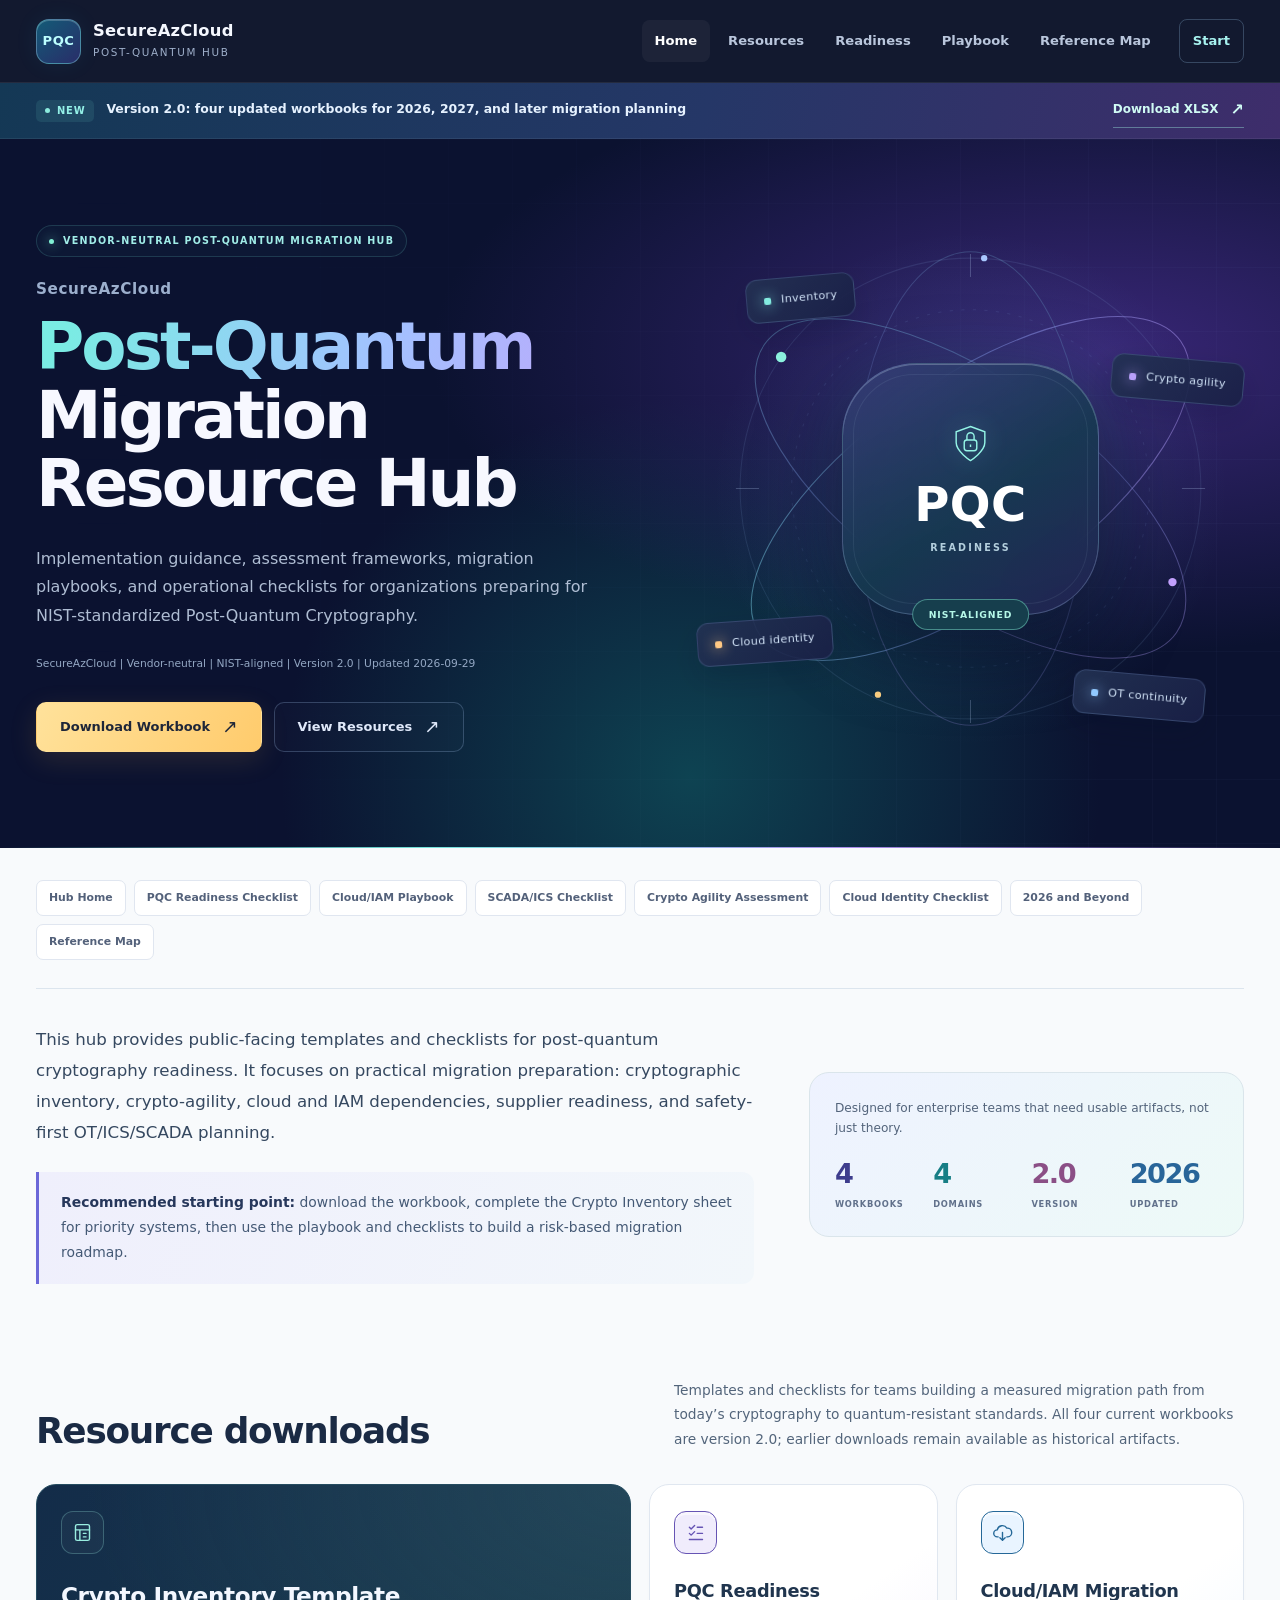
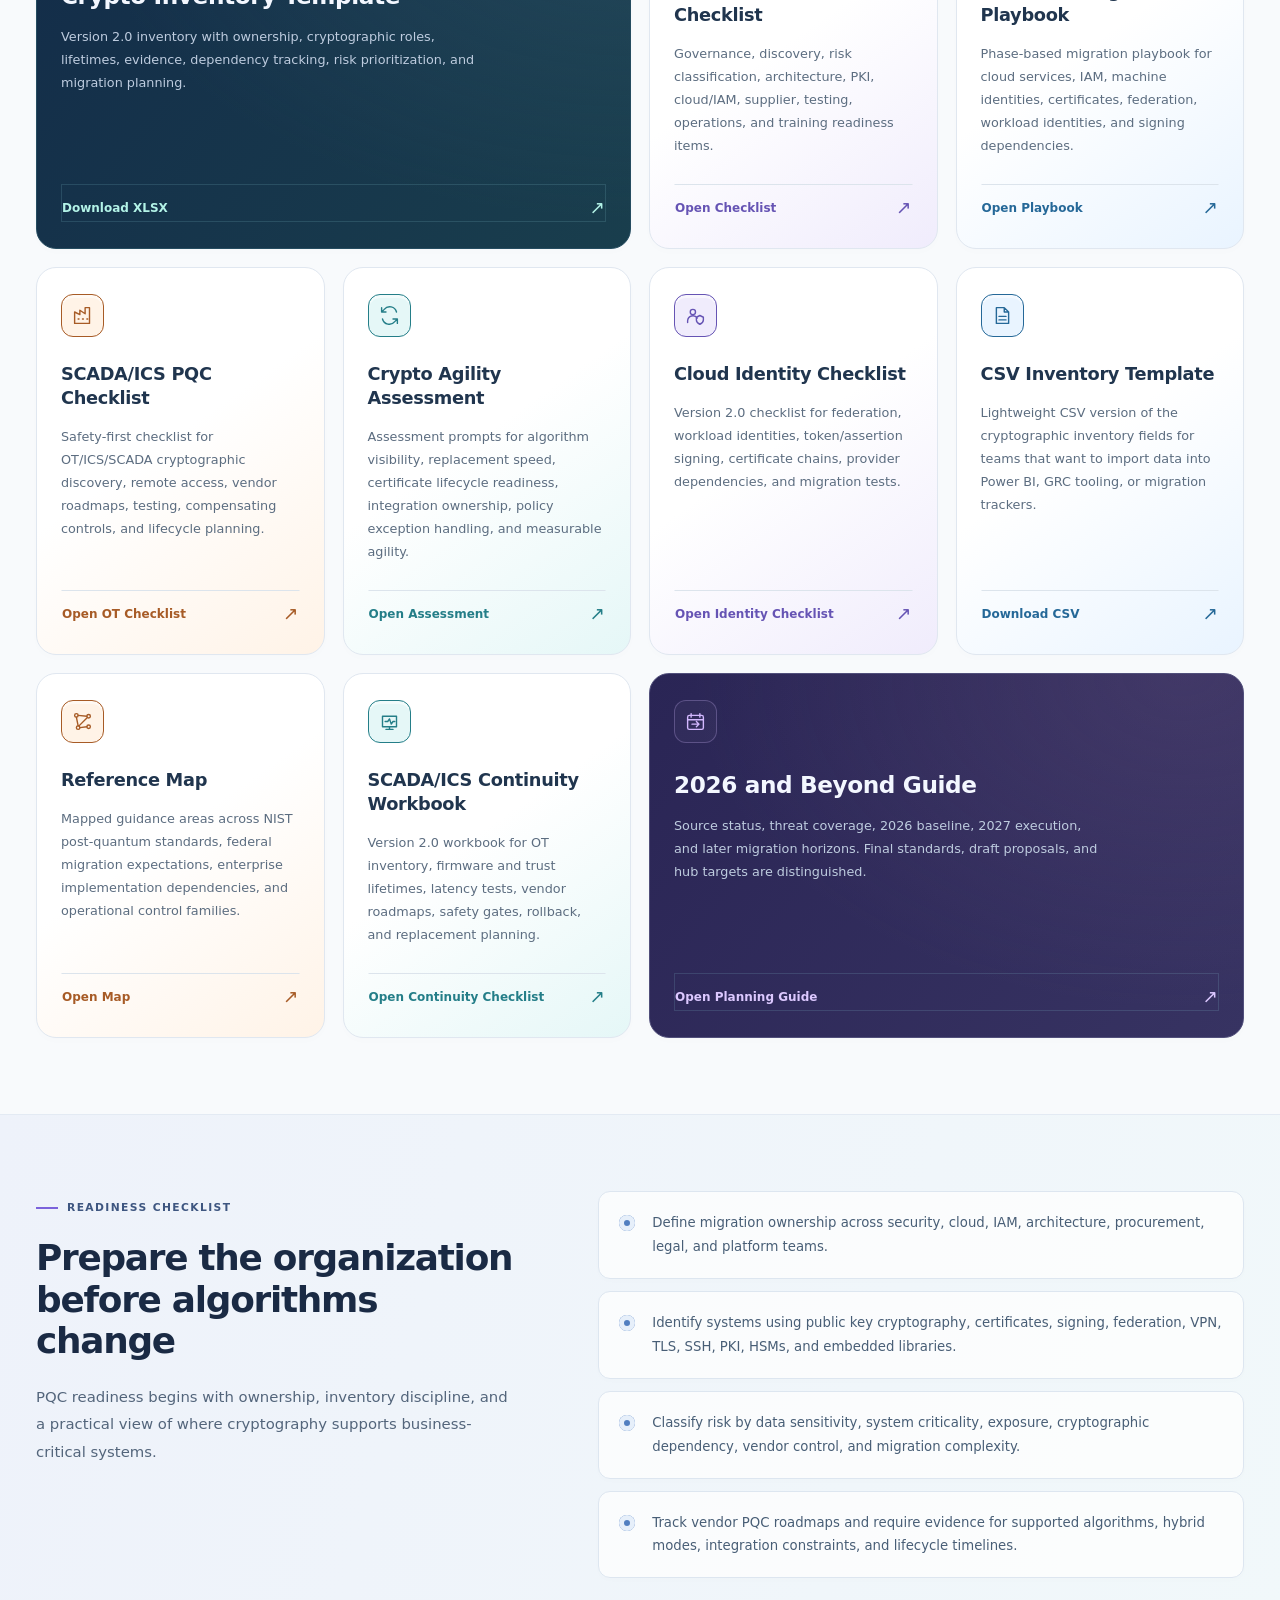
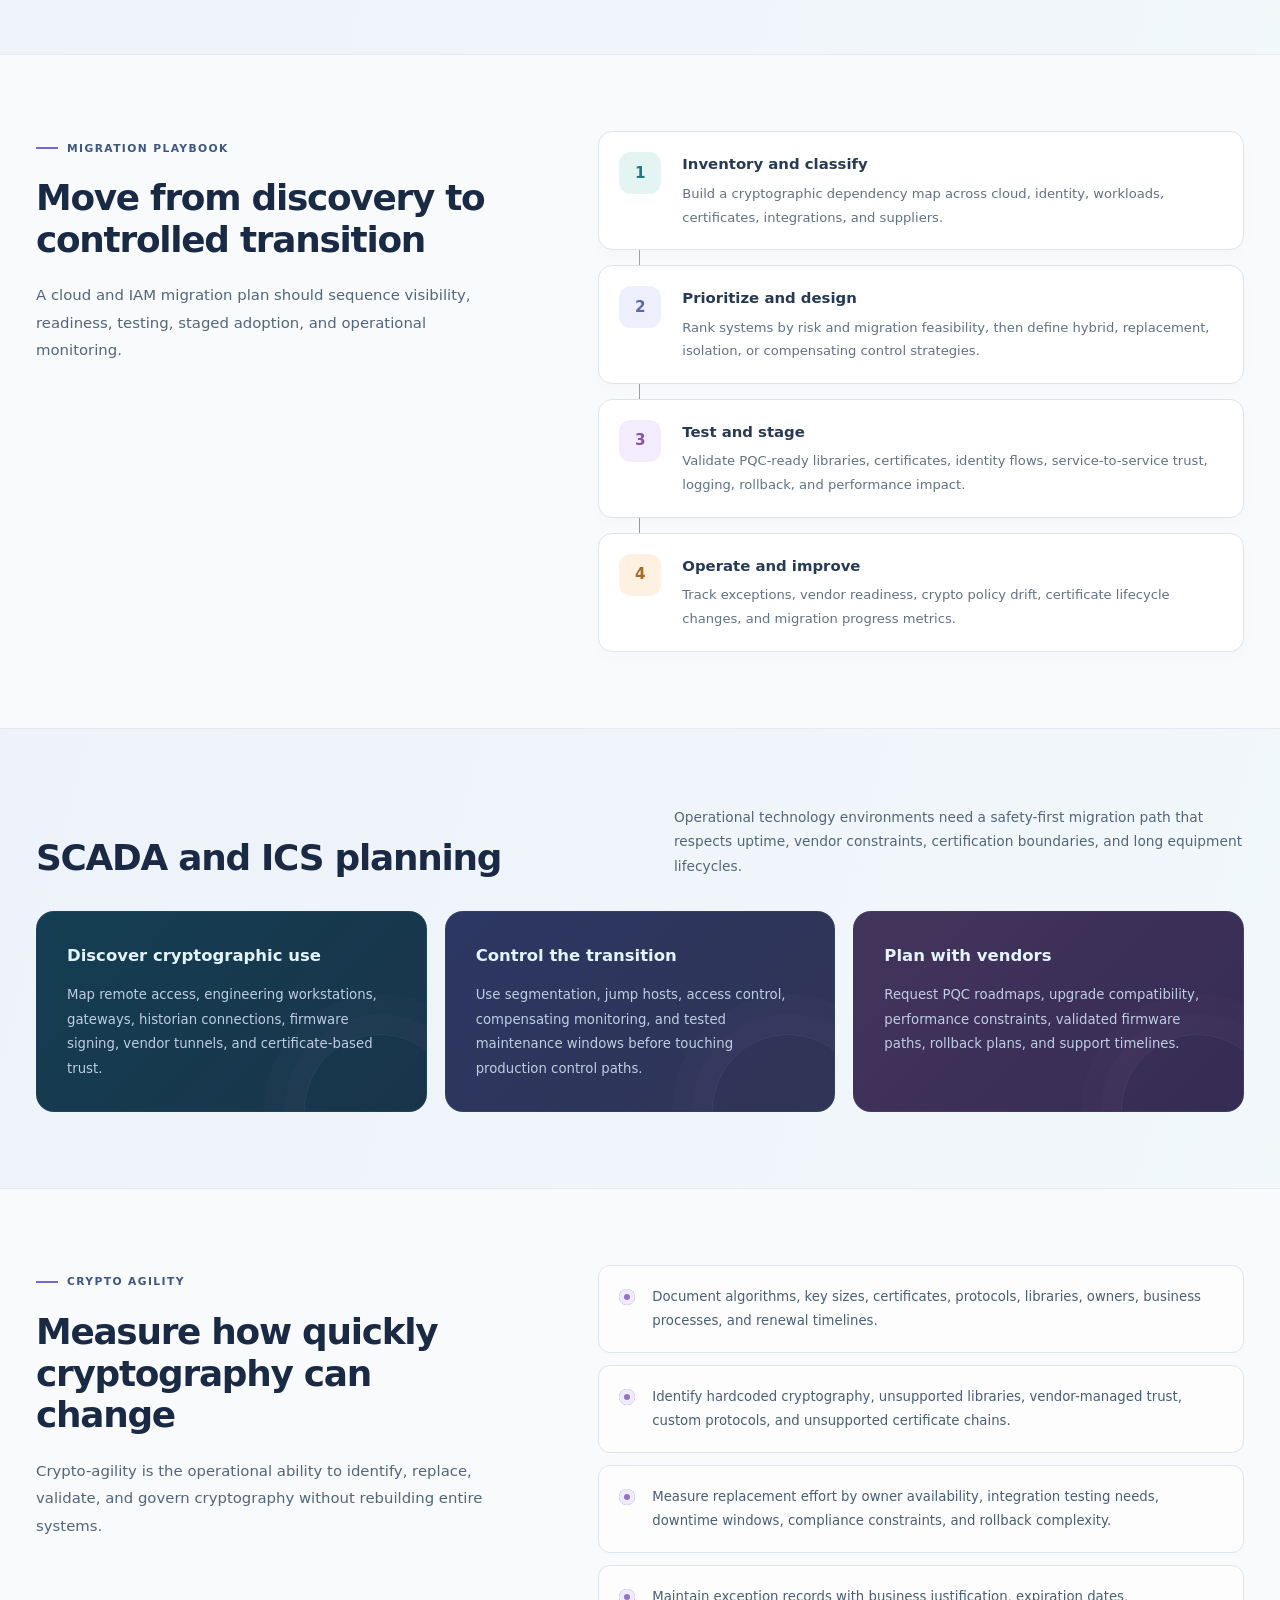
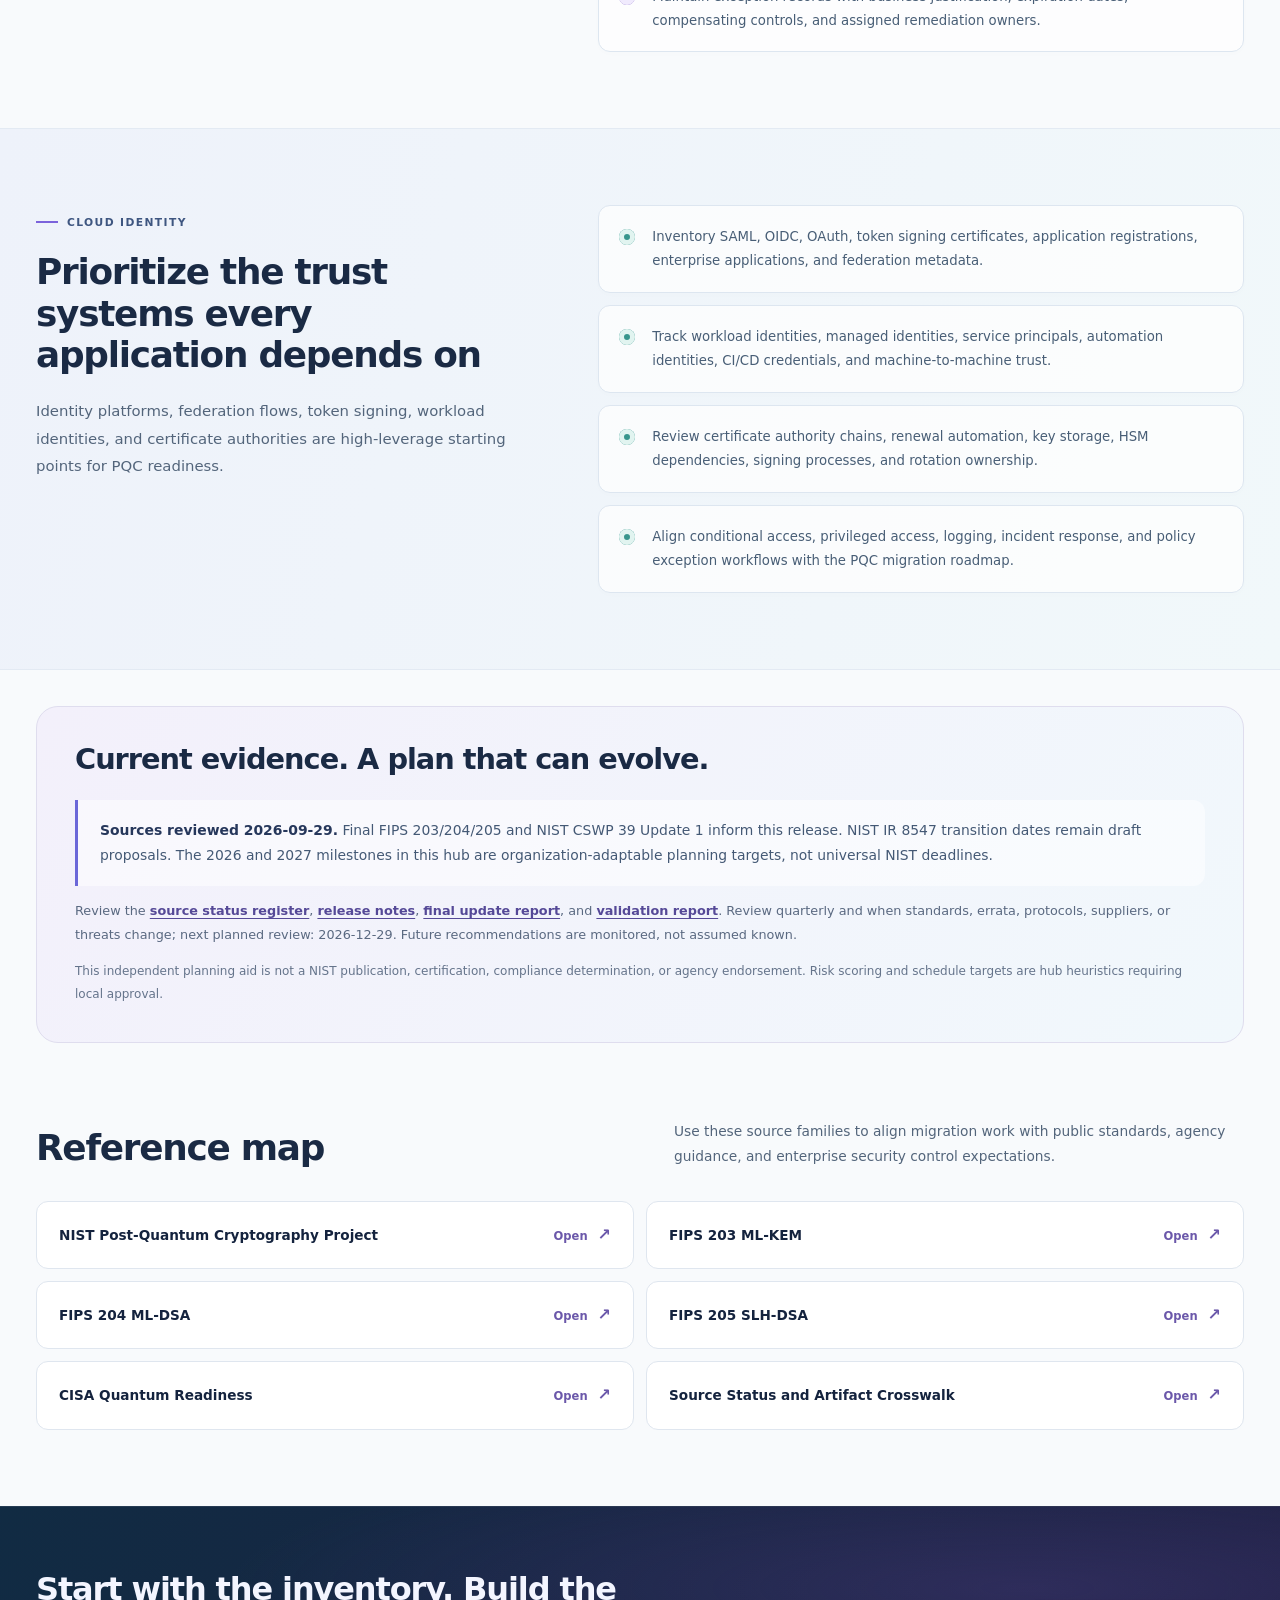
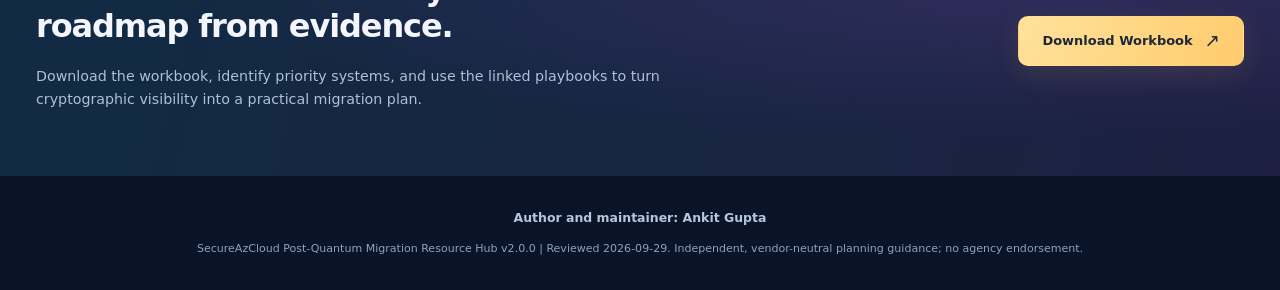
==== commit 8ea10cee: "Refresh homepage visual design Add colorful resource cards, a quantum-themed hero illustration, resp" ====
--- a/index.html
+++ b/index.html
@@ -8,960 +8,7 @@
     name="description"
     content="Vendor-neutral post-quantum cryptography readiness templates, checklists, playbooks, and reference guidance for enterprise cloud, identity, SCADA/ICS, and critical infrastructure environments."
   />
-  <style>
-    :root {
-      --navy-950: #071626;
-      --navy-900: #0b1e34;
-      --navy-850: #0e2740;
-      --navy-800: #12344f;
-      --ink: #09233c;
-      --muted: #5d7286;
-      --line: #d8e4ef;
-      --panel: #ffffff;
-      --soft: #f5f9fc;
-      --teal: #2563eb;
-      --teal-2: #60a5fa;
-      --cyan: #bfdbfe;
-      --gold: #ffd45e;
-      --blue: #2476ff;
-      --shadow: 0 22px 70px rgba(7, 22, 38, 0.2);
-      --radius: 8px;
-    }
-
-    * {
-      box-sizing: border-box;
-    }
-
-    html {
-      scroll-behavior: smooth;
-    }
-
-    body {
-      margin: 0;
-      font-family: Inter, ui-sans-serif, system-ui, -apple-system, BlinkMacSystemFont, "Segoe UI", Arial, sans-serif;
-      color: var(--ink);
-      background: #ffffff;
-      line-height: 1.55;
-    }
-
-    a {
-      color: inherit;
-      text-decoration: none;
-    }
-
-    .topbar {
-      position: sticky;
-      top: 0;
-      z-index: 20;
-      background: rgba(9, 27, 45, 0.96);
-      border-bottom: 1px solid rgba(147, 197, 253, 0.22);
-      backdrop-filter: blur(16px);
-    }
-
-    .nav {
-      width: min(1440px, calc(100% - 48px));
-      margin: 0 auto;
-      min-height: 86px;
-      display: flex;
-      align-items: center;
-      gap: 28px;
-    }
-
-    .brand {
-      display: flex;
-      align-items: center;
-      gap: 14px;
-      min-width: 315px;
-    }
-
-    .brand-mark {
-      width: 54px;
-      height: 54px;
-      display: grid;
-      place-items: center;
-      border-radius: 14px;
-      color: #ffffff;
-      font-weight: 900;
-      letter-spacing: 0.03em;
-      background:
-        linear-gradient(135deg, rgba(37, 99, 235, 0.96), rgba(96, 165, 250, 0.95)),
-        radial-gradient(circle at 25% 20%, #ffffff 0 3px, transparent 4px);
-      box-shadow: 0 18px 38px rgba(0, 0, 0, 0.24);
-    }
-
-    .brand strong {
-      display: block;
-      color: #ffffff;
-      font-size: 1.05rem;
-      line-height: 1.1;
-    }
-
-    .brand span {
-      display: block;
-      margin-top: 4px;
-      color: #a9c0d6;
-      font-size: 0.78rem;
-      letter-spacing: 0.14em;
-      text-transform: uppercase;
-    }
-
-    .nav-links {
-      display: flex;
-      align-items: center;
-      justify-content: flex-end;
-      gap: 8px;
-      width: 100%;
-      flex-wrap: wrap;
-    }
-
-    .nav-links a {
-      color: #e7f2fb;
-      font-weight: 750;
-      padding: 12px 16px;
-      border-radius: 999px;
-      transition: background 180ms ease, color 180ms ease, transform 180ms ease;
-    }
-
-    .nav-links a:hover,
-    .nav-links a:focus-visible {
-      color: #ffffff;
-      background: rgba(37, 99, 235, 0.22);
-      outline: 1px solid rgba(147, 197, 253, 0.44);
-      transform: translateY(-1px);
-    }
-
-    .nav-links .active {
-      background: rgba(37, 99, 235, 0.28);
-      outline: 1px solid rgba(147, 197, 253, 0.55);
-    }
-
-    .announcement {
-      background: linear-gradient(90deg, #1d4ed8, #2563eb);
-      color: #ffffff;
-    }
-
-    .announcement-inner {
-      width: min(1440px, calc(100% - 48px));
-      min-height: 76px;
-      margin: 0 auto;
-      display: flex;
-      align-items: center;
-      justify-content: space-between;
-      gap: 24px;
-      font-weight: 800;
-    }
-
-    .new-pill {
-      display: inline-flex;
-      align-items: center;
-      gap: 10px;
-      margin-right: 12px;
-      padding: 7px 14px;
-      border-radius: 999px;
-      background: rgba(255, 255, 255, 0.16);
-      font-size: 0.8rem;
-      letter-spacing: 0.08em;
-      text-transform: uppercase;
-    }
-
-    .new-pill::before {
-      content: "";
-      width: 8px;
-      height: 8px;
-      border-radius: 50%;
-      background: var(--gold);
-    }
-
-    .announcement .download {
-      display: inline-flex;
-      align-items: center;
-      justify-content: center;
-      min-height: 42px;
-      padding: 0 24px;
-      border-radius: 999px;
-      color: #1d4ed8;
-      background: #ffffff;
-      font-weight: 900;
-      white-space: nowrap;
-      box-shadow: 0 16px 30px rgba(0, 0, 0, 0.14);
-    }
-
-    .hero {
-      position: relative;
-      overflow: hidden;
-      color: #ffffff;
-      background:
-        radial-gradient(circle at 78% 44%, rgba(96, 165, 250, 0.3), transparent 26rem),
-        radial-gradient(circle at 44% 86%, rgba(36, 118, 255, 0.16), transparent 30rem),
-        linear-gradient(120deg, #071626 0%, #0b2240 55%, #071626 100%);
-      isolation: isolate;
-    }
-
-    .hero::before {
-      content: "";
-      position: absolute;
-      inset: 0;
-      z-index: -2;
-      opacity: 0.5;
-      background-image:
-        linear-gradient(rgba(147, 197, 253, 0.1) 1px, transparent 1px),
-        linear-gradient(90deg, rgba(147, 197, 253, 0.1) 1px, transparent 1px);
-      background-size: 120px 120px;
-    }
-
-    .hero::after {
-      content: "";
-      position: absolute;
-      inset: -20% -10%;
-      z-index: -1;
-      opacity: 0.35;
-      background:
-        radial-gradient(circle at 14% 30%, #bfdbfe 0 2px, transparent 3px),
-        radial-gradient(circle at 44% 22%, #bfdbfe 0 2px, transparent 3px),
-        radial-gradient(circle at 72% 74%, #ffffff 0 2px, transparent 3px),
-        radial-gradient(circle at 86% 28%, #bfdbfe 0 2px, transparent 3px);
-      background-size: 260px 220px;
-      animation: drift 28s linear infinite;
-    }
-
-    @keyframes drift {
-      from { transform: translate3d(0, 0, 0); }
-      to { transform: translate3d(-140px, 80px, 0); }
-    }
-
-    .hero-inner {
-      width: min(1440px, calc(100% - 48px));
-      min-height: calc(100svh - 162px);
-      margin: 0 auto;
-      padding: 72px 0 86px;
-      display: grid;
-      grid-template-columns: minmax(0, 1fr) minmax(380px, 520px);
-      gap: 72px;
-      align-items: center;
-    }
-
-    .eyebrow {
-      display: inline-flex;
-      align-items: center;
-      gap: 10px;
-      padding: 11px 18px;
-      color: #dbeafe;
-      border: 1px solid rgba(96, 165, 250, 0.52);
-      border-radius: 999px;
-      background: rgba(37, 99, 235, 0.2);
-      font-size: 0.78rem;
-      font-weight: 900;
-      letter-spacing: 0.13em;
-      text-transform: uppercase;
-    }
-
-    .eyebrow::before {
-      content: "";
-      width: 10px;
-      height: 10px;
-      border-radius: 50%;
-      background: var(--gold);
-      box-shadow: 0 0 18px rgba(255, 212, 94, 0.85);
-    }
-
-    h1 {
-      max-width: 980px;
-      margin: 24px 0 18px;
-      font-size: clamp(3rem, 6.4vw, 6.75rem);
-      line-height: 0.91;
-      letter-spacing: 0;
-      color: #ffffff;
-    }
-
-    .accent {
-      color: #bfdbfe;
-    }
-
-    .hero-copy {
-      max-width: 820px;
-      margin: 0 0 28px;
-      color: #c2d3e3;
-      font-size: clamp(1.05rem, 1.7vw, 1.28rem);
-      font-weight: 550;
-    }
-
-    .meta-line {
-      display: flex;
-      align-items: center;
-      gap: 12px;
-      flex-wrap: wrap;
-      margin: 0 0 28px;
-      color: #b7cbe0;
-      font-weight: 800;
-    }
-
-    .meta-line::before {
-      content: "";
-      width: 3px;
-      height: 25px;
-      background: #93c5fd;
-    }
-
-    .hero-actions {
-      display: flex;
-      align-items: center;
-      gap: 14px;
-      flex-wrap: wrap;
-    }
-
-    .btn {
-      display: inline-flex;
-      align-items: center;
-      justify-content: center;
-      min-height: 60px;
-      padding: 0 28px;
-      border-radius: 10px;
-      border: 1px solid transparent;
-      font-weight: 900;
-      font-size: 1.02rem;
-      transition: transform 180ms ease, box-shadow 180ms ease, background 180ms ease;
-    }
-
-    .btn:hover,
-    .btn:focus-visible {
-      transform: translateY(-2px);
-      outline: none;
-    }
-
-    .btn-primary {
-      color: #1d2430;
-      background: linear-gradient(135deg, #ffe37a, #ffc83f);
-      box-shadow: 0 18px 40px rgba(255, 200, 63, 0.22);
-    }
-
-    .btn-secondary {
-      color: #d8e9f8;
-      border-color: rgba(216, 233, 248, 0.28);
-      background: rgba(255, 255, 255, 0.08);
-    }
-
-    .hero-visual {
-      position: relative;
-      min-height: 470px;
-      display: grid;
-      place-items: center;
-    }
-
-    .rings {
-      position: absolute;
-      width: min(45vw, 660px);
-      aspect-ratio: 1;
-      border-radius: 50%;
-      border: 1px solid rgba(96, 165, 250, 0.22);
-      animation: pulse 5s ease-in-out infinite;
-    }
-
-    .rings::before,
-    .rings::after {
-      content: "";
-      position: absolute;
-      inset: 9%;
-      border-radius: inherit;
-      border: 1px solid rgba(255, 212, 94, 0.16);
-      transform: rotate(18deg);
-    }
-
-    .rings::after {
-      inset: 17%;
-      border-color: rgba(147, 197, 253, 0.28);
-      transform: rotate(-24deg);
-    }
-
-    @keyframes pulse {
-      0%, 100% { transform: scale(1); opacity: 0.9; }
-      50% { transform: scale(1.035); opacity: 0.65; }
-    }
-
-    .quantum-card {
-      position: relative;
-      width: min(100%, 430px);
-      min-height: 380px;
-      padding: 34px;
-      border-radius: 34px;
-      background: #ffffff;
-      box-shadow: var(--shadow);
-      overflow: hidden;
-    }
-
-    .quantum-card::before {
-      content: "";
-      position: absolute;
-      inset: 20px;
-      border-radius: 26px;
-      border: 1px solid #dbe7f1;
-    }
-
-    .hex {
-      position: absolute;
-      inset: 78px 54px 80px;
-      display: grid;
-      place-items: center;
-      color: #ffffff;
-      text-align: center;
-      background: linear-gradient(135deg, #071bff, #173bff 55%, #0ea5e9);
-      clip-path: polygon(50% 0, 94% 25%, 94% 75%, 50% 100%, 6% 75%, 6% 25%);
-    }
-
-    .hex strong {
-      display: block;
-      font-size: 4.6rem;
-      line-height: 0.9;
-      letter-spacing: 0.02em;
-    }
-
-    .hex span {
-      display: block;
-      margin-top: 12px;
-      font-weight: 900;
-      letter-spacing: 0.15em;
-      text-transform: uppercase;
-    }
-
-    .visual-badge {
-      position: absolute;
-      right: -14px;
-      bottom: 28px;
-      padding: 13px 22px;
-      border-radius: 999px;
-      color: #ffffff;
-      background: linear-gradient(135deg, #2476ff, #0f5ad6);
-      box-shadow: 0 16px 28px rgba(36, 118, 255, 0.28);
-      font-weight: 900;
-      font-size: 0.88rem;
-      letter-spacing: 0.04em;
-      text-transform: uppercase;
-    }
-
-    main {
-      background: #ffffff;
-    }
-
-    .section {
-      width: min(1396px, calc(100% - 48px));
-      margin: 0 auto;
-      padding: 64px 0;
-    }
-
-    .quick-nav {
-      display: flex;
-      gap: 12px;
-      flex-wrap: wrap;
-      padding: 0 0 32px;
-    }
-
-    .quick-nav a {
-      display: inline-flex;
-      align-items: center;
-      min-height: 56px;
-      padding: 0 18px;
-      border-radius: var(--radius);
-      border: 1px solid #bcd0e2;
-      color: #08243f;
-      background: linear-gradient(180deg, #f7fbff, #edf4fa);
-      font-size: 1rem;
-      font-weight: 900;
-      transition: transform 180ms ease, border-color 180ms ease, background 180ms ease;
-    }
-
-    .quick-nav a:hover,
-    .quick-nav a:focus-visible {
-      border-color: #2563eb;
-      background: #eff6ff;
-      transform: translateY(-1px);
-      outline: none;
-    }
-
-    .intro {
-      display: grid;
-      grid-template-columns: minmax(0, 1fr) 340px;
-      gap: 40px;
-      align-items: start;
-      padding-bottom: 42px;
-      border-bottom: 1px solid var(--line);
-    }
-
-    .lead {
-      margin: 0;
-      max-width: 1120px;
-      font-size: clamp(1.1rem, 1.7vw, 1.35rem);
-      color: #09233c;
-    }
-
-    .callout {
-      position: relative;
-      margin: 24px 0 0;
-      padding: 22px 24px;
-      border-left: 6px solid #2563eb;
-      border-radius: var(--radius);
-      background: #eef4f8;
-      font-size: 1.05rem;
-    }
-
-    .status-box {
-      border-radius: var(--radius);
-      background: #0b1e34;
-      color: #e5f4ff;
-      padding: 24px;
-      box-shadow: var(--shadow);
-    }
-
-    .status-box p {
-      margin: 0 0 16px;
-      color: #bdd3e6;
-      font-weight: 650;
-    }
-
-    .status-grid {
-      display: grid;
-      grid-template-columns: 1fr 1fr;
-      gap: 10px;
-    }
-
-    .status-item {
-      padding: 13px 12px;
-      border-radius: var(--radius);
-      background: rgba(255, 255, 255, 0.08);
-      border: 1px solid rgba(255, 255, 255, 0.1);
-    }
-
-    .status-item strong {
-      display: block;
-      color: #ffffff;
-      font-size: 1.45rem;
-      line-height: 1;
-    }
-
-    .status-item span {
-      display: block;
-      margin-top: 6px;
-      color: #9adfd9;
-      font-size: 0.78rem;
-      font-weight: 900;
-      letter-spacing: 0.08em;
-      text-transform: uppercase;
-    }
-
-    .section-head {
-      display: flex;
-      justify-content: space-between;
-      gap: 24px;
-      align-items: end;
-      margin: 0 0 24px;
-    }
-
-    h2 {
-      margin: 0;
-      color: #08243f;
-      font-size: clamp(2rem, 3vw, 3rem);
-      line-height: 1.05;
-      letter-spacing: 0;
-    }
-
-    .section-head p {
-      max-width: 610px;
-      margin: 0;
-      color: var(--muted);
-      font-weight: 600;
-    }
-
-    .resource-grid {
-      display: grid;
-      grid-template-columns: repeat(4, minmax(0, 1fr));
-      gap: 20px;
-    }
-
-    .resource {
-      position: relative;
-      min-height: 365px;
-      padding: 28px 24px 24px;
-      border: 1px solid #bfd2e2;
-      border-radius: var(--radius);
-      background:
-        linear-gradient(180deg, rgba(245, 249, 252, 0.8), rgba(255, 255, 255, 1)),
-        #ffffff;
-      transition: transform 180ms ease, box-shadow 180ms ease, border-color 180ms ease;
-    }
-
-    .resource:hover {
-      transform: translateY(-4px);
-      border-color: rgba(37, 99, 235, 0.52);
-      box-shadow: 0 24px 56px rgba(9, 35, 60, 0.12);
-    }
-
-    .resource::before {
-      content: "";
-      position: absolute;
-      left: 24px;
-      right: 24px;
-      top: 0;
-      height: 4px;
-      border-radius: 999px;
-      background: linear-gradient(90deg, var(--teal), var(--blue));
-      opacity: 0;
-      transition: opacity 180ms ease;
-    }
-
-    .resource:hover::before {
-      opacity: 1;
-    }
-
-    h3 {
-      margin: 0 0 16px;
-      color: #244765;
-      font-size: 1.35rem;
-      line-height: 1.35;
-    }
-
-    .resource p {
-      margin: 0 0 24px;
-      color: #08243f;
-      font-size: 1.02rem;
-    }
-
-    .resource .btn {
-      position: absolute;
-      left: 24px;
-      bottom: 24px;
-      min-height: 48px;
-      padding: 0 18px;
-      border-radius: var(--radius);
-      color: #ffffff;
-      background: #075d7a;
-      font-size: 0.95rem;
-      box-shadow: none;
-    }
-
-    .resource .btn:hover,
-    .resource .btn:focus-visible {
-      background: #084d66;
-    }
-
-    .band {
-      background: linear-gradient(180deg, #f6fafc, #ffffff);
-      border-top: 1px solid #e2edf4;
-      border-bottom: 1px solid #e2edf4;
-    }
-
-    .two-col {
-      display: grid;
-      grid-template-columns: 0.9fr 1.1fr;
-      gap: 44px;
-      align-items: start;
-    }
-
-    .feature-list {
-      margin: 0;
-      padding: 0;
-      list-style: none;
-      display: grid;
-      gap: 14px;
-    }
-
-    .feature-list li {
-      position: relative;
-      padding: 18px 18px 18px 50px;
-      border-radius: var(--radius);
-      background: #ffffff;
-      border: 1px solid #d8e4ef;
-      color: #173653;
-      font-weight: 650;
-    }
-
-    .feature-list li::before {
-      content: "";
-      position: absolute;
-      left: 18px;
-      top: 24px;
-      width: 13px;
-      height: 13px;
-      border-radius: 50%;
-      background: var(--teal);
-      box-shadow: 0 0 0 5px rgba(37, 99, 235, 0.14);
-    }
-
-    .timeline {
-      display: grid;
-      gap: 16px;
-    }
-
-    .step {
-      display: grid;
-      grid-template-columns: 72px minmax(0, 1fr);
-      gap: 18px;
-      align-items: start;
-      padding: 20px;
-      border-radius: var(--radius);
-      background: #ffffff;
-      border: 1px solid #d8e4ef;
-    }
-
-    .step-num {
-      display: grid;
-      place-items: center;
-      width: 54px;
-      height: 54px;
-      border-radius: 50%;
-      color: #09233c;
-      background: var(--gold);
-      font-size: 1.25rem;
-      font-weight: 950;
-    }
-
-    .step strong {
-      display: block;
-      color: #08243f;
-      font-size: 1.12rem;
-      margin-bottom: 5px;
-    }
-
-    .step p {
-      margin: 0;
-      color: #5a7185;
-      font-weight: 600;
-    }
-
-    .matrix {
-      display: grid;
-      grid-template-columns: repeat(3, minmax(0, 1fr));
-      gap: 18px;
-    }
-
-    .matrix-item {
-      padding: 24px;
-      border-radius: var(--radius);
-      background: var(--navy-900);
-      color: #d9edf9;
-      min-height: 190px;
-      overflow: hidden;
-      position: relative;
-    }
-
-    .matrix-item::after {
-      content: "";
-      position: absolute;
-      right: -34px;
-      bottom: -34px;
-      width: 120px;
-      height: 120px;
-      border-radius: 50%;
-      border: 1px solid rgba(147, 197, 253, 0.24);
-    }
-
-    .matrix-item strong {
-      display: block;
-      color: #ffffff;
-      font-size: 1.2rem;
-      margin-bottom: 10px;
-    }
-
-    .matrix-item p {
-      margin: 0;
-      color: #bdd3e6;
-      font-weight: 600;
-    }
-
-    .reference {
-      display: grid;
-      grid-template-columns: minmax(0, 1fr) minmax(0, 1fr);
-      gap: 18px;
-    }
-
-    .reference a {
-      display: flex;
-      justify-content: space-between;
-      align-items: center;
-      gap: 20px;
-      padding: 18px 20px;
-      border-radius: var(--radius);
-      border: 1px solid #d8e4ef;
-      background: #ffffff;
-      color: #102f4d;
-      font-weight: 850;
-      transition: transform 180ms ease, border-color 180ms ease;
-    }
-
-    .reference a:hover,
-    .reference a:focus-visible {
-      transform: translateY(-2px);
-      border-color: var(--teal);
-      outline: none;
-    }
-
-    .reference span {
-      color: #1d4ed8;
-      font-weight: 950;
-    }
-
-    .final {
-      color: #ffffff;
-      background:
-        radial-gradient(circle at 85% 30%, rgba(96, 165, 250, 0.28), transparent 22rem),
-        linear-gradient(120deg, #071626, #0d2b47);
-    }
-
-    .final .section {
-      display: flex;
-      align-items: center;
-      justify-content: space-between;
-      gap: 36px;
-      padding: 54px 0;
-    }
-
-    .final h2 {
-      color: #ffffff;
-    }
-
-    .final p {
-      max-width: 800px;
-      margin: 12px 0 0;
-      color: #bfd4e6;
-      font-weight: 650;
-      font-size: 1.08rem;
-    }
-
-    footer {
-      padding: 24px;
-      color: #9db5ca;
-      background: #071626;
-      text-align: center;
-      font-size: 0.92rem;
-      font-weight: 650;
-    }
-
-    [data-reveal] {
-      opacity: 0;
-      transform: translateY(16px);
-      transition: opacity 600ms ease, transform 600ms ease;
-    }
-
-    [data-reveal].visible {
-      opacity: 1;
-      transform: translateY(0);
-    }
-
-    @media (max-width: 1100px) {
-      .nav {
-        min-height: auto;
-        padding: 16px 0;
-        align-items: flex-start;
-        flex-direction: column;
-      }
-
-      .brand {
-        min-width: 0;
-      }
-
-      .nav-links {
-        justify-content: flex-start;
-      }
-
-      .hero-inner,
-      .intro,
-      .two-col,
-      .final .section {
-        grid-template-columns: 1fr;
-      }
-
-      .hero-inner {
-        min-height: auto;
-        gap: 40px;
-      }
-
-      .resource-grid {
-        grid-template-columns: repeat(2, minmax(0, 1fr));
-      }
-
-      .matrix {
-        grid-template-columns: 1fr;
-      }
-    }
-
-    @media (max-width: 720px) {
-      .nav,
-      .announcement-inner,
-      .hero-inner,
-      .section {
-        width: min(100% - 28px, 1396px);
-      }
-
-      .announcement-inner {
-        padding: 14px 0;
-        align-items: flex-start;
-        flex-direction: column;
-      }
-
-      .nav-links a {
-        padding: 10px 12px;
-        font-size: 0.92rem;
-      }
-
-      .hero-inner {
-        padding: 44px 0 56px;
-      }
-
-      h1 {
-        font-size: clamp(2.65rem, 14vw, 4.4rem);
-      }
-
-      .hero-visual {
-        min-height: 370px;
-      }
-
-      .quantum-card {
-        min-height: 330px;
-      }
-
-      .hex {
-        inset: 70px 44px 70px;
-      }
-
-      .hex strong {
-        font-size: 3.6rem;
-      }
-
-      .resource-grid,
-      .reference,
-      .status-grid {
-        grid-template-columns: 1fr;
-      }
-
-      .resource {
-        min-height: 315px;
-      }
-
-      .section-head {
-        display: block;
-      }
-
-      .section-head p {
-        margin-top: 12px;
-      }
-
-      .step {
-        grid-template-columns: 1fr;
-      }
-
-      .btn {
-        width: 100%;
-      }
-    }
-
-    @media (prefers-reduced-motion: reduce) {
-      *,
-      *::before,
-      *::after {
-        animation-duration: 0.001ms !important;
-        animation-iteration-count: 1 !important;
-        scroll-behavior: auto !important;
-        transition-duration: 0.001ms !important;
-      }
-    }
-  </style>
+  <link rel="stylesheet" href="assets/home.css" />
 <meta name="author" content="Ankit Gupta">
 </head>
 <body>
@@ -996,7 +43,7 @@
     <div class="hero-inner">
       <div data-reveal>
         <div class="eyebrow">Vendor-neutral post-quantum migration hub</div>
-        <h1>SecureAzCloud <span class="accent">Post-Quantum</span> Migration Resource Hub</h1>
+        <h1><span class="hero-brand">SecureAzCloud</span> <span class="accent">Post-Quantum</span> Migration<br /> Resource Hub</h1>
         <p class="hero-copy">
           Implementation guidance, assessment frameworks, migration playbooks, and operational checklists for organizations preparing for NIST-standardized Post-Quantum Cryptography.
         </p>
@@ -1010,16 +57,33 @@
       </div>
 
       <div class="hero-visual" aria-hidden="true" data-reveal>
-        <div class="rings"></div>
+        <svg class="orbit-art" viewBox="0 0 520 520" fill="none" xmlns="http://www.w3.org/2000/svg">
+          <defs>
+            <linearGradient id="orbit-gradient" x1="20" y1="50" x2="500" y2="450" gradientUnits="userSpaceOnUse"><stop stop-color="#6de9da"/><stop offset=".5" stop-color="#8ea3fa"/><stop offset="1" stop-color="#c698f9"/></linearGradient>
+            <radialGradient id="orbit-glow"><stop stop-color="#5fcce5" stop-opacity=".15"/><stop offset="1" stop-color="#5fcce5" stop-opacity="0"/></radialGradient>
+          </defs>
+          <circle cx="260" cy="260" r="245" fill="url(#orbit-glow)"/>
+          <circle cx="260" cy="260" r="219" stroke="#95b9ee" stroke-opacity=".12"/>
+          <circle cx="260" cy="260" r="170" stroke="#95b9ee" stroke-opacity=".1" stroke-dasharray="3 8"/>
+          <g class="orbit-lines" stroke="url(#orbit-gradient)" stroke-width="1">
+            <ellipse cx="260" cy="260" rx="244" ry="103" transform="rotate(-35 260 260)" stroke-opacity=".48"/>
+            <ellipse cx="260" cy="260" rx="239" ry="104" transform="rotate(35 260 260)" stroke-opacity=".35"/>
+            <ellipse cx="260" cy="260" rx="225" ry="110" transform="rotate(90 260 260)" stroke-opacity=".22"/>
+          </g>
+          <g class="orbit-dots"><circle cx="80" cy="135" r="5" fill="#8df3e0"/><circle cx="452" cy="349" r="4" fill="#c4a2ff"/><circle cx="273" cy="41" r="3" fill="#a9c8ff"/><circle cx="172" cy="456" r="3" fill="#ffd183"/></g>
+          <path d="M37 260h22m402 0h22M260 37v22m0 402v22" stroke="#bcd4f5" stroke-opacity=".25"/>
+        </svg>
         <div class="quantum-card">
           <div class="hex">
-            <div>
-              <strong>PQC</strong>
-              <span>Readiness</span>
-            </div>
+            <svg class="shield-icon" viewBox="0 0 48 48" fill="none" stroke="currentColor" stroke-width="1.6"><path d="M24 5 40 11v12c0 10-16 20-16 20S8 33 8 23V11L24 5Z"/><rect x="17" y="20" width="14" height="12" rx="3"/><path d="M20 20v-4a4 4 0 0 1 8 0v4M24 25v3"/></svg>
+            <strong>PQC</strong><span>Readiness</span>
           </div>
           <div class="visual-badge">NIST-aligned</div>
         </div>
+        <div class="orbit-label one">Inventory</div>
+        <div class="orbit-label two">Crypto agility</div>
+        <div class="orbit-label three">Cloud identity</div>
+        <div class="orbit-label four">OT continuity</div>
       </div>
     </div>
   </section>
@@ -1067,59 +131,69 @@
 
       <div class="resource-grid">
         <article class="resource" data-reveal>
+          <div class="resource-icon" aria-hidden="true"><svg viewBox="0 0 24 24" fill="none" stroke="currentColor" stroke-width="1.6" stroke-linecap="round" stroke-linejoin="round"><rect x="4" y="3" width="16" height="18" rx="2"/><path d="M4 9h16M9 9v12M13 13h3m-3 4h3"/></svg></div>
           <h3>Crypto Inventory Template</h3>
           <p>Version 2.0 inventory with ownership, cryptographic roles, lifetimes, evidence, dependency tracking, risk prioritization, and migration planning.</p>
           <a class="btn" href="downloads/secureazcloud-pqc-crypto-inventory-template-v2.0.xlsx">Download XLSX</a>
         </article>
 
         <article id="readiness" class="resource" data-reveal>
+          <div class="resource-icon" aria-hidden="true"><svg viewBox="0 0 24 24" fill="none" stroke="currentColor" stroke-width="1.6" stroke-linecap="round" stroke-linejoin="round"><path d="m5 6 2 2 4-4m-6 9 2 2 4-4M14 6h6m-6 7h6M5 20h15"/></svg></div>
           <h3>PQC Readiness Checklist</h3>
           <p>Governance, discovery, risk classification, architecture, PKI, cloud/IAM, supplier, testing, operations, and training readiness items.</p>
           <a class="btn" href="resources/pqc-readiness-checklist.html">Open Checklist</a>
         </article>
 
         <article id="playbook" class="resource" data-reveal>
+          <div class="resource-icon" aria-hidden="true"><svg viewBox="0 0 24 24" fill="none" stroke="currentColor" stroke-width="1.6" stroke-linecap="round" stroke-linejoin="round"><path d="M7 17H6a4 4 0 0 1 0-8 6 6 0 0 1 11-2 5 5 0 0 1 1 10h-1M12 12v9m-3-3 3 3 3-3"/></svg></div>
           <h3>Cloud/IAM Migration Playbook</h3>
           <p>Phase-based migration playbook for cloud services, IAM, machine identities, certificates, federation, workload identities, and signing dependencies.</p>
           <a class="btn" href="resources/cloud-iam-migration-playbook.html">Open Playbook</a>
         </article>
 
         <article id="scada" class="resource" data-reveal>
+          <div class="resource-icon" aria-hidden="true"><svg viewBox="0 0 24 24" fill="none" stroke="currentColor" stroke-width="1.6" stroke-linecap="round" stroke-linejoin="round"><path d="M3 21V8l6 3V6l6 4V3h5v18H3Z"/><path d="M7 16h1m4 0h1m4 0h1"/></svg></div>
           <h3>SCADA/ICS PQC Checklist</h3>
           <p>Safety-first checklist for OT/ICS/SCADA cryptographic discovery, remote access, vendor roadmaps, testing, compensating controls, and lifecycle planning.</p>
           <a class="btn" href="resources/scada-ics-pqc-checklist.html">Open OT Checklist</a>
         </article>
 
         <article id="agility" class="resource" data-reveal>
+          <div class="resource-icon" aria-hidden="true"><svg viewBox="0 0 24 24" fill="none" stroke="currentColor" stroke-width="1.6" stroke-linecap="round" stroke-linejoin="round"><path d="M20 8a8 8 0 0 0-14-3L3 8m0-5v5h5M4 16a8 8 0 0 0 14 3l3-3m0 5v-5h-5"/></svg></div>
           <h3>Crypto Agility Assessment</h3>
           <p>Assessment prompts for algorithm visibility, replacement speed, certificate lifecycle readiness, integration ownership, policy exception handling, and measurable agility.</p>
           <a class="btn" href="resources/crypto-agility-assessment-template.html">Open Assessment</a>
         </article>
 
         <article id="identity" class="resource" data-reveal>
+          <div class="resource-icon" aria-hidden="true"><svg viewBox="0 0 24 24" fill="none" stroke="currentColor" stroke-width="1.6" stroke-linecap="round" stroke-linejoin="round"><circle cx="9" cy="8" r="3"/><path d="M3 20v-2a6 6 0 0 1 11-3M17 12l4 2v3c0 3-4 5-4 5s-4-2-4-5v-3l4-2Z"/></svg></div>
           <h3>Cloud Identity Checklist</h3>
           <p>Version 2.0 checklist for federation, workload identities, token/assertion signing, certificate chains, provider dependencies, and migration tests.</p>
           <a class="btn" href="resources/pqc-cloud-workload-identity-migration-checklist.html">Open Identity Checklist</a>
         </article>
 
         <article class="resource" data-reveal>
+          <div class="resource-icon" aria-hidden="true"><svg viewBox="0 0 24 24" fill="none" stroke="currentColor" stroke-width="1.6" stroke-linecap="round" stroke-linejoin="round"><path d="M14 3H5v18h14V8l-5-5Zm0 0v5h5M8 13h8M8 17h8"/></svg></div>
           <h3>CSV Inventory Template</h3>
           <p>Lightweight CSV version of the cryptographic inventory fields for teams that want to import data into Power BI, GRC tooling, or migration trackers.</p>
           <a class="btn" href="downloads/secureazcloud-pqc-crypto-inventory-template-v2.0.csv">Download CSV</a>
         </article>
 
         <article class="resource" data-reveal>
+          <div class="resource-icon" aria-hidden="true"><svg viewBox="0 0 24 24" fill="none" stroke="currentColor" stroke-width="1.6" stroke-linecap="round" stroke-linejoin="round"><circle cx="5" cy="5" r="2"/><circle cx="19" cy="6" r="2"/><circle cx="7" cy="19" r="2"/><circle cx="19" cy="18" r="2"/><path d="m7 5 10 1M5 7l2 10m2 2 8-1M8 17 17 8"/></svg></div>
           <h3>Reference Map</h3>
           <p>Mapped guidance areas across NIST post-quantum standards, federal migration expectations, enterprise implementation dependencies, and operational control families.</p>
           <a class="btn" href="#reference-map">Open Map</a>
         </article>
 
         <article class="resource" data-reveal>
+          <div class="resource-icon" aria-hidden="true"><svg viewBox="0 0 24 24" fill="none" stroke="currentColor" stroke-width="1.6" stroke-linecap="round" stroke-linejoin="round"><path d="M4 6h16v12H4V6Zm4 15h8M12 18v3M7 12h3l2-3 2 6 2-3h2"/></svg></div>
           <h3>SCADA/ICS Continuity Workbook</h3>
           <p>Version 2.0 workbook for OT inventory, firmware and trust lifetimes, latency tests, vendor roadmaps, safety gates, rollback, and replacement planning.</p>
           <a class="btn" href="resources/scada-ics-pqc-migration-continuity-checklist.html">Open Continuity Checklist</a>
         </article>
         <article class="resource" data-reveal>
+          <div class="resource-icon" aria-hidden="true"><svg viewBox="0 0 24 24" fill="none" stroke="currentColor" stroke-width="1.6" stroke-linecap="round" stroke-linejoin="round"><rect x="3" y="5" width="18" height="16" rx="2"/><path d="M7 3v4m10-4v4M3 10h18M8 15h8m-3-3 3 3-3 3"/></svg></div>
           <h3>2026 and Beyond Guide</h3>
           <p>Source status, threat coverage, 2026 baseline, 2027 execution, and later migration horizons. Final standards, draft proposals, and hub targets are distinguished.</p>
           <a class="btn" href="resources/nist-2026-and-beyond.html">Open Planning Guide</a>
@@ -1268,16 +342,17 @@
   </footer>
 
   <script>
-    const observer = new IntersectionObserver((entries) => {
-      entries.forEach((entry) => {
-        if (entry.isIntersecting) {
-          entry.target.classList.add("visible");
-          observer.unobserve(entry.target);
-        }
-      });
-    }, { threshold: 0.14 });
-
-    document.querySelectorAll("[data-reveal]").forEach((el) => observer.observe(el));
+    if ("IntersectionObserver" in window && !window.matchMedia("(prefers-reduced-motion: reduce)").matches) {
+      const observer = new IntersectionObserver((entries) => {
+        entries.forEach((entry) => {
+          if (entry.isIntersecting) {
+            entry.target.classList.add("reveal-ready");
+            observer.unobserve(entry.target);
+          }
+        });
+      }, { threshold: 0.08 });
+      document.querySelectorAll("[data-reveal]").forEach((element) => observer.observe(element));
+    }
   </script>
 </body>
 </html>
--- a/assets/home.css
+++ b/assets/home.css
@@ -0,0 +1,153 @@
+:root{--ink:#14233e;--muted:#53657b;--line:#dce5ee;--cyan:#66e8ed;--violet:#b29aff;--gold:#ffd171;--navy:#0b1230;--radius:20px}
+*{box-sizing:border-box}
+html{scroll-behavior:smooth;scroll-padding-top:110px}
+body{margin:0;font-family:Inter,ui-sans-serif,system-ui,-apple-system,BlinkMacSystemFont,"Segoe UI",Arial,sans-serif;color:var(--ink);background:#f8fafc;line-height:1.65;-webkit-font-smoothing:antialiased}
+a{color:inherit;text-decoration:none}
+a:focus-visible{outline:3px solid #8a5cf6;outline-offset:5px}
+button,a{-webkit-tap-highlight-color:transparent}
+svg{display:block}
+.topbar{position:sticky;top:0;z-index:20;background:rgba(9,16,39,.96);border-bottom:1px solid #ffffff14;backdrop-filter:blur(18px)}
+.nav,.announcement-inner,.hero-inner,.section{width:min(1240px,calc(100% - 72px));margin:0 auto}
+.nav{min-height:82px;display:flex;align-items:center;justify-content:space-between;gap:24px}
+.brand{display:flex;gap:12px;align-items:center;flex-shrink:0}
+.brand .brand-mark{display:grid;place-items:center;width:45px;height:45px;border:1px solid #8ee6ee66;border-radius:13px;background:linear-gradient(140deg,#135b77,#292d69);color:#bcffff;font-size:.82rem;font-weight:850;letter-spacing:.04em;box-shadow:inset 0 1px 0 #ffffff33,0 0 24px #35cde712}
+.brand strong{display:block;color:#f5f8ff;font-size:1.02rem;line-height:1.2;letter-spacing:.015em}
+.brand>span>span{display:block;color:#9eafca;font-size:.65rem;letter-spacing:.16em;text-transform:uppercase;margin-top:4px}
+.nav-links{display:flex;gap:5px;align-items:center;flex-wrap:wrap}
+.nav-links a{color:#b9c6dc;padding:10px 13px;border-radius:8px;font-size:.82rem;font-weight:650;transition:background .2s,color .2s}
+.nav-links a:hover,.nav-links a.active{color:#fff;background:#ffffff0c}
+.nav-links a:last-child{border:1px solid #7498b85e;color:#a7f2ef;margin-left:10px}
+.announcement{background:linear-gradient(105deg,#143855,#253767 55%,#3e2d6b);color:#e6f2ff;border-bottom:1px solid #ffffff10}
+.announcement-inner{min-height:54px;display:flex;align-items:center;justify-content:space-between;gap:20px;font-size:.78rem;font-weight:550;padding:10px 0}
+.new-pill{display:inline-flex;gap:7px;align-items:center;padding:3px 9px;margin-right:12px;border-radius:5px;background:#75e4d91a;color:#94f1e7;text-transform:uppercase;font-size:.62rem;font-weight:800;letter-spacing:.08em}
+.new-pill:before{content:"";width:5px;height:5px;border-radius:50%;background:#8cebdd}
+.announcement .download{flex-shrink:0;display:inline-flex;align-items:center;gap:12px;color:#d0fbf4;border-bottom:1px solid #9deddf66;padding:4px 0;font-size:.75rem;font-weight:700}
+.announcement .download:after{content:"\2197";font-size:1rem}
+.hero{position:relative;overflow:hidden;isolation:isolate;color:#fff;background:radial-gradient(ellipse at 86% 30%,#382676 0,transparent 43%),radial-gradient(ellipse at 54% 90%,#0e4352 0,transparent 42%),#0b1230}
+.hero:before{content:"";position:absolute;inset:0;z-index:-1;background-image:linear-gradient(#a0baff08 1px,transparent 1px),linear-gradient(90deg,#a0baff08 1px,transparent 1px);background-size:64px 64px;mask-image:linear-gradient(90deg,transparent,#000)}
+.hero:after{content:"";position:absolute;bottom:0;left:0;right:0;height:1px;background:linear-gradient(90deg,transparent,#75e4dc,#aa8cec,transparent)}
+.hero-inner{padding:76px 0 86px;display:grid;grid-template-columns:1.15fr 1fr;gap:32px;align-items:center;min-height:660px}
+.eyebrow{display:inline-flex;align-items:center;gap:9px;color:#3e5680;font-size:.67rem;font-weight:800;letter-spacing:.13em;text-transform:uppercase;margin-bottom:20px}
+.eyebrow:before{content:"";width:22px;height:2px;background:#7b63db}
+.hero .eyebrow{color:#a1ede8;border:1px solid #70cfc62e;border-radius:30px;padding:7px 12px;background:#69dcd508;font-size:.6rem;letter-spacing:.13em;margin:0 0 25px}
+.hero .eyebrow:before{width:5px;height:5px;border-radius:50%;background:#81f0d4;box-shadow:0 0 12px #70e6d2}
+h1{margin:0 0 26px;font-size:clamp(3rem,5.15vw,4.7rem);font-weight:750;line-height:1.04;letter-spacing:-.045em;color:#f7f8ff}
+.hero-brand{display:block;color:#9cafcd;font-weight:550;font-size:.95rem;letter-spacing:.04em;margin-bottom:15px}
+.accent{display:block;color:#9aeeee;background:linear-gradient(105deg,#7aece3 5%,#a2c2ff 54%,#c2a2fa);background-clip:text;-webkit-background-clip:text;-webkit-text-fill-color:transparent}
+.hero-copy{max-width:570px;color:#afbdd3;font-size:1rem;line-height:1.8;margin:0 0 23px;font-weight:400}
+.meta-line{max-width:540px;color:#94a8c4;font-size:.67rem;line-height:1.9;margin-bottom:28px}
+.hero-actions{display:flex;gap:12px;flex-wrap:wrap}
+.btn{display:inline-flex;align-items:center;justify-content:center;gap:12px;min-height:50px;padding:13px 23px;border-radius:10px;font-size:.81rem;font-weight:750;border:1px solid transparent;transition:transform .2s,box-shadow .2s,background .2s;line-height:1.4}
+.btn:after{content:"\2197";font-weight:500;font-size:1.15rem;line-height:1}
+.btn:hover{transform:translateY(-3px)}
+.btn-primary{color:#1e2639;background:linear-gradient(120deg,#ffe29b,#ffcb6c);box-shadow:0 8px 28px #efb54a21}
+.btn-primary:hover{box-shadow:0 12px 32px #efb54a38}
+.btn-secondary{color:#e0e9fa;border-color:#8da8d04d;background:#ffffff04}
+.btn-secondary:hover{background:#ffffff0c}
+.hero-visual{position:relative;min-width:0;aspect-ratio:1;display:grid;place-items:center}
+.orbit-art{position:absolute;inset:0;width:100%;height:100%;overflow:visible}
+.orbit-lines{transform-origin:260px 260px;animation:orbit-drift 45s linear infinite}
+.orbit-art .orbit-dots{transform-origin:260px 260px;animation:orbit-drift 32s linear infinite reverse}
+@keyframes orbit-drift{to{transform:rotate(360deg)}}
+.quantum-card{position:relative;width:47%;aspect-ratio:1.02;border:1px solid #b7d9ff40;display:grid;place-items:center;border-radius:29%;background:linear-gradient(145deg,#3b437eaa,#15394fdd 55%,#242355dd);box-shadow:inset 0 1px 0 #e4f9ff40,0 26px 80px #05092199,0 0 60px #77f0ed15;backdrop-filter:blur(12px)}
+.quantum-card:before{content:"";position:absolute;inset:10px;border:1px solid #c9ecfa14;border-radius:26%}
+.hex{text-align:center}
+.shield-icon{width:43px;height:43px;margin:0 auto 15px;color:#94f4e6;filter:drop-shadow(0 0 12px #76ebde66)}
+.hex strong{display:block;color:#fff;font-size:3rem;font-weight:750;letter-spacing:.01em;line-height:1}
+.hex span{display:block;margin-top:12px;text-transform:uppercase;letter-spacing:.23em;color:#b3cfdd;font-size:.6rem;font-weight:650}
+.visual-badge{position:absolute;bottom:-16px;left:50%;transform:translateX(-50%);white-space:nowrap;background:#163e4d;border:1px solid #79d9c780;border-radius:30px;color:#b5f7e8;padding:7px 16px;font-size:.58rem;font-weight:750;letter-spacing:.1em;text-transform:uppercase}
+.orbit-label{position:absolute;display:flex;align-items:center;gap:10px;padding:12px 17px;background:linear-gradient(135deg,#223152ed,#191f46ed);border:1px solid #90b5e936;border-radius:12px;color:#d2e4f8;box-shadow:0 12px 30px #070e292e;font-size:.7rem;letter-spacing:.03em}
+.orbit-label:before{content:"";width:7px;height:7px;border-radius:2px;background:var(--dot);box-shadow:0 0 14px var(--dot)}
+.orbit-label.one{top:11%;left:9%;--dot:#83ece0;transform:rotate(-5deg)}
+.orbit-label.two{top:26%;right:0;--dot:#b9a0fa;transform:rotate(5deg)}
+.orbit-label.three{bottom:18%;left:0;--dot:#ffc984;transform:rotate(-4deg)}
+.orbit-label.four{bottom:8%;right:7%;--dot:#91c9ff;transform:rotate(5deg)}
+main{background:#f8fafc}
+.section{padding:76px 0}
+main>.section:first-child{padding-top:32px;padding-bottom:18px}
+.quick-nav{display:flex;flex-wrap:wrap;gap:8px;margin-bottom:36px;padding-bottom:28px;border-bottom:1px solid var(--line)}
+.quick-nav a{display:inline-flex;align-items:center;padding:8px 12px;background:#fff;border:1px solid #e0e6f0;border-radius:7px;color:#53617a;font-size:.68rem;font-weight:650;transition:border-color .2s,color .2s}
+.quick-nav a:hover{color:#483da5;border-color:#b6a6ea}
+.intro{display:grid;grid-template-columns:1.65fr 1fr;gap:55px;align-items:center}
+.lead{font-size:1.04rem;line-height:1.85;margin:0;color:#53657b;max-width:760px}
+.intro .lead{color:#354860}
+.callout{margin-top:24px;border-left:3px solid #6b67d8;border-radius:0 12px 12px 0;padding:18px 22px;background:linear-gradient(110deg,#efeffc,#f2f7fb);font-size:.87rem;color:#445975;line-height:1.8}
+.callout strong{color:#26375b}
+.status-box{padding:25px;border-radius:var(--radius);background:linear-gradient(135deg,#eef2ff,#edfaf7);border:1px solid #dae5eb}
+.status-box>p{font-size:.76rem;line-height:1.7;color:#53647b;margin:0 0 19px}
+.status-grid{display:grid;grid-template-columns:repeat(4,minmax(0,1fr));gap:10px}
+.status-item strong{display:block;font-size:1.7rem;font-weight:750;color:#3e3d8d;letter-spacing:-.055em;line-height:1.2}
+.status-item:nth-child(2) strong{color:#177e85}.status-item:nth-child(3) strong{color:#8b4f86}.status-item:nth-child(4) strong{color:#286599}
+.status-item span{display:block;text-transform:uppercase;font-size:.52rem;letter-spacing:.09em;color:#61718b;font-weight:750;margin-top:7px}
+.section-head{display:flex;justify-content:space-between;gap:48px;align-items:end;margin-bottom:32px}
+h2{font-size:clamp(1.9rem,2.8vw,2.65rem);line-height:1.16;font-weight:730;letter-spacing:-.035em;margin:0;color:#1a2a44}
+.section-head h2{flex:1}
+.section-head p{flex:1;font-size:.86rem;line-height:1.8;color:var(--muted);margin:0;max-width:570px}
+.resource-grid{display:grid;grid-template-columns:repeat(4,minmax(0,1fr));gap:18px}
+.resource{--card-accent:#247e88;--card-tint:#e5f7f7;position:relative;display:flex;flex-direction:column;padding:26px 24px;min-width:0;border:1px solid #e0e7f0;border-radius:var(--radius);background:linear-gradient(145deg,#fff 45%,var(--card-tint));box-shadow:0 3px 8px #1e365403;transition:transform .2s,box-shadow .2s,border-color .2s}
+.resource:nth-child(4n+2){--card-accent:#6654b4;--card-tint:#f0ecfc}.resource:nth-child(4n+3){--card-accent:#256898;--card-tint:#e9f4ff}.resource:nth-child(4n+4){--card-accent:#a75b26;--card-tint:#fff3e7}
+.resource:hover{transform:translateY(-5px);box-shadow:0 18px 35px #203b5212;border-color:#b7c9df}
+.resource-icon{width:43px;height:43px;display:grid;place-items:center;margin-bottom:26px;color:var(--card-accent);background:var(--card-tint);border:1px solid currentColor;border-radius:12px;box-shadow:0 3px 0 #ffffff88 inset}
+.resource-icon svg{width:21px;height:21px}
+h3{font-size:1.11rem;font-weight:720;line-height:1.35;color:#20354e;margin:0 0 14px;letter-spacing:-.017em}
+.resource p{margin:0 0 27px;color:#5c6d80;font-size:.8rem;line-height:1.8}
+.resource .btn{position:static;align-self:flex-start;margin-top:auto;padding:10px 0 0;min-height:38px;border-radius:0;color:var(--card-accent);font-size:.75rem;border-top:1px solid #dce4ec;width:100%;justify-content:space-between;background:none}
+.resource .btn:hover{transform:none}
+.resource:first-child,.resource:last-child{grid-column:span 2;background:radial-gradient(ellipse at 100% 0,#3b637555,transparent 65%),linear-gradient(130deg,#132c49,#193e4d);border-color:#254c60}
+.resource:last-child{background:radial-gradient(ellipse at 90% 0,#6c568344,transparent 65%),linear-gradient(130deg,#2a2555,#373362);border-color:#514f7b}
+.resource:first-child h3,.resource:last-child h3{color:#f3f7ff;font-size:1.45rem}
+.resource:first-child p,.resource:last-child p{color:#beccdf;max-width:430px}
+.resource:first-child .resource-icon,.resource:last-child .resource-icon{background:#ffffff08;color:#99ede0;border-color:#99ede044;box-shadow:none}
+.resource:last-child .resource-icon{color:#d3b8ff;border-color:#d3b8ff44}
+.resource:first-child .btn,.resource:last-child .btn{color:#b3f3e7;border-color:#8bc6d62b}
+.resource:last-child .btn{color:#dcc8ff}
+.band{background:linear-gradient(105deg,#eef2fa,#f1f8fa);border-top:1px solid #e3eaf3;border-bottom:1px solid #e3eaf3}
+.two-col{display:grid;grid-template-columns:.85fr 1.15fr;gap:85px;align-items:start}
+.two-col h2{margin-bottom:22px}
+.two-col .lead{font-size:.93rem}
+.feature-list{padding:0;margin:0;list-style:none;display:grid;gap:12px;counter-reset:feature}
+.feature-list li{position:relative;padding:19px 21px 19px 53px;background:#ffffffbb;border:1px solid #dde6f0;border-radius:12px;font-size:.83rem;line-height:1.8;color:#485e76;box-shadow:0 2px 7px #1e365403}
+.feature-list li:before{content:"";position:absolute;width:16px;height:16px;left:20px;top:23px;background:#e6effa;border-radius:50%;box-shadow:inset 0 0 0 5px #e6effa,inset 0 0 0 9px #527fc0}
+#agility-detail .feature-list li:before{box-shadow:inset 0 0 0 5px #f0eafd,inset 0 0 0 9px #9174c8}
+#identity-detail .feature-list li:before{box-shadow:inset 0 0 0 5px #e1f4f0,inset 0 0 0 9px #38958c}
+.timeline{position:relative;display:grid;gap:15px}
+.timeline:before{content:"";position:absolute;left:41px;top:40px;bottom:40px;width:1px;background:linear-gradient(#67bfc2,#9e87d7)}
+.step{position:relative;display:grid;grid-template-columns:43px minmax(0,1fr);gap:20px;padding:20px;border:1px solid #dce5ee;border-radius:14px;background:#fff;box-shadow:0 5px 15px #1a364505}
+.step-num{display:grid;place-items:center;width:42px;height:42px;border-radius:12px;background:#e4f4f3;color:#207b80;font-size:.95rem;font-weight:800}
+.step:nth-child(2) .step-num{background:#edf0fc;color:#5e68a9}.step:nth-child(3) .step-num{background:#f2ecfc;color:#8456ad}.step:nth-child(4) .step-num{background:#fff1e2;color:#a36d29}
+.step strong{display:block;font-size:.93rem;color:#263a55;margin-bottom:5px}
+.step p{margin:0;font-size:.82rem;line-height:1.8;color:#607185}
+.matrix{display:grid;grid-template-columns:repeat(3,minmax(0,1fr));gap:18px}
+.matrix-item{position:relative;isolation:isolate;overflow:hidden;border-radius:18px;padding:30px;background:linear-gradient(135deg,#143e52,#19344a);border:1px solid #456c8033}
+.matrix-item:nth-child(2){background:linear-gradient(135deg,#2c3763,#303455)}.matrix-item:nth-child(3){background:linear-gradient(135deg,#44345c,#352c53)}
+.matrix-item:after{content:"";position:absolute;width:150px;height:150px;border:1px solid #b3c0ee17;border-radius:50%;right:-30px;bottom:-75px;z-index:-1;box-shadow:0 0 0 20px #d2c6ff04,0 0 0 40px #d2c6ff04}
+.matrix-item strong{display:block;color:#e3f4ff;font-size:1.03rem;margin-bottom:14px}
+.matrix-item p{color:#bfcee2;font-size:.83rem;margin:0;line-height:1.85}
+#currency{margin-top:36px;padding:36px 38px;border:1px solid #dfddee;border-radius:22px;background:linear-gradient(125deg,#f3f0fb,#f1f8fc);width:min(1240px,calc(100% - 72px))}
+#currency h2{font-size:1.8rem}
+#currency .callout{background:#ffffff77}
+#currency p{font-size:.8rem;color:#5a6981;line-height:1.9}
+#currency p:last-child{margin-bottom:0;color:#65748b;font-size:.75rem}
+#currency a{text-decoration:underline;text-underline-offset:3px;color:#554997}
+.reference{display:grid;grid-template-columns:repeat(2,minmax(0,1fr));gap:12px}
+.reference a{display:flex;align-items:center;justify-content:space-between;gap:24px;border:1px solid #dfe6ef;border-radius:12px;background:white;padding:20px 22px;transition:border-color .2s,box-shadow .2s}
+.reference a:hover{border-color:#a5b7d0;box-shadow:0 5px 20px #213d5910}
+.reference strong{font-size:.85rem;font-weight:650}
+.reference span{color:#6b58aa;font-size:.72rem;font-weight:650;white-space:nowrap}
+.reference span:after{content:"\2197";margin-left:10px;font-size:1rem}
+.final{position:relative;background:radial-gradient(ellipse at 80% 30%,#45387777,transparent 55%),linear-gradient(105deg,#112b43,#1d2042);color:#fff;border-top:1px solid #ffffff15}
+.final .section{display:flex;align-items:center;justify-content:space-between;gap:60px;padding:64px 0}
+.final h2{color:#f3f5ff;font-size:2rem;max-width:720px}
+.final p{color:#aec1d5;font-size:.89rem;max-width:700px;margin:20px 0 0}
+.final .btn{flex-shrink:0}
+footer{padding:30px 36px;background:#0a1428;text-align:center;font-size:.69rem;color:#8da2bf;line-height:1.9}
+footer p{margin:0 0 9px;color:#b4c8dc;font-weight:650;font-size:.78rem}
+[data-reveal]{opacity:1}
+[id]{scroll-margin-top:110px}
+@media(min-width:901px){.reveal-ready{animation:enter .55s both}}
+@keyframes enter{from{opacity:.2;transform:translateY(12px)}to{opacity:1;transform:translateY(0)}}
+@media(max-width:1100px){.nav{gap:12px}.nav-links a{padding:9px;font-size:.75rem}.brand strong{font-size:.9rem}.hero-inner{gap:20px}.resource-grid{gap:14px}.resource{padding:23px 20px}.two-col{gap:45px}.intro{gap:30px}.status-grid{grid-template-columns:repeat(2,1fr);gap:20px}.hero .eyebrow{letter-spacing:.07em;font-size:.55rem}.orbit-label{font-size:.65rem;padding:10px 12px}.hex strong{font-size:2.5rem}}
+@media(max-width:900px){.nav{min-height:74px;flex-wrap:wrap;justify-content:center;padding:15px 0 9px;gap:12px}.brand{margin-right:auto}.nav-links{justify-content:flex-end}.nav-links a{padding:8px;font-size:.71rem}.nav-links a:last-child{margin-left:0}.hero-inner{grid-template-columns:1.12fr 1fr;padding:64px 0;min-height:0;gap:14px}h1{font-size:clamp(2.5rem,5.3vw,3.1rem)}.hero-brand{font-size:.8rem}.hero-copy{font-size:.87rem}.hero .eyebrow{max-width:100%;font-size:.52rem;line-height:1.8}.hero-actions{gap:10px}.hero-actions .btn{padding:12px 15px;font-size:.72rem}.hero-visual{margin-top:20px}.quantum-card{width:49%}.shield-icon{width:32px;height:32px;margin-bottom:9px}.hex strong{font-size:2.2rem}.hex span{font-size:.47rem;letter-spacing:.16em;margin-top:8px}.visual-badge{font-size:.47rem;padding:5px 9px;bottom:-12px}.orbit-label{font-size:.56rem;gap:6px;padding:8px 10px}.orbit-label.one{left:0}.orbit-label.two{right:-3%}.orbit-label.three{left:-4%}.orbit-label.four{right:0}.resource-grid{grid-template-columns:repeat(2,minmax(0,1fr));gap:18px}.resource:first-child,.resource:last-child{grid-column:auto}.resource:first-child h3,.resource:last-child h3{font-size:1.11rem}.section{padding:58px 0}.section-head{gap:30px}.intro{grid-template-columns:1fr}.status-grid{grid-template-columns:repeat(4,1fr)}.status-box{display:grid;grid-template-columns:1fr 1.4fr;align-items:center;gap:30px}.status-box>p{margin:0}.two-col{grid-template-columns:1fr;gap:28px}.two-col>div:first-child{max-width:600px}.matrix-item{padding:24px}.final .section{gap:30px}.final h2{font-size:1.7rem}}
+@media(max-width:650px){html{scroll-padding-top:155px}.nav,.announcement-inner,.hero-inner,.section{width:calc(100% - 40px)}.nav{justify-content:flex-start}.nav-links{width:100%;justify-content:flex-start;gap:4px;flex-wrap:nowrap;overflow-x:auto;padding-bottom:3px}.nav-links a{white-space:nowrap;flex-shrink:0;font-size:.66rem;padding:7px 8px}.nav-links a:last-child{border:none}.brand .brand-mark{width:38px;height:38px}.brand strong{font-size:.9rem}.brand>span>span{font-size:.56rem}.announcement-inner{font-size:.66rem;line-height:1.7;gap:12px}.new-pill{margin-right:4px;font-size:.5rem;padding:2px 5px}.announcement .download{font-size:.58rem;gap:4px}.hero-inner{grid-template-columns:1fr;padding:46px 0 28px;gap:10px}.hero .eyebrow{font-size:.51rem;margin-bottom:24px}h1{font-size:clamp(2.6rem,10.4vw,4rem);max-width:500px;letter-spacing:-.035em;line-height:1.06;margin-bottom:22px}.hero-brand{font-size:.8rem;margin-bottom:14px}.hero-copy{font-size:.9rem;max-width:500px}.meta-line{font-size:.6rem;max-width:420px}.hero-actions .btn{font-size:.76rem;min-height:49px;padding:13px 18px}.hero-visual{width:min(390px,100%);margin:0 auto;aspect-ratio:1.04}.hex strong{font-size:2.55rem}.hex span{font-size:.55rem}.shield-icon{width:37px;height:37px}.orbit-label{font-size:.64rem;padding:10px 12px}.orbit-label.two{right:0}.orbit-label.three{left:0}.visual-badge{font-size:.5rem;padding:6px 12px}.quick-nav{gap:7px;margin-bottom:28px;padding-bottom:24px}.quick-nav a{font-size:.63rem;padding:7px 10px}.lead{font-size:.92rem}.callout{padding:16px;font-size:.8rem}.status-box{display:block;padding:22px}.status-box>p{margin-bottom:18px;font-size:.73rem}.status-grid{gap:12px}.status-item strong{font-size:1.55rem}.status-item span{font-size:.49rem}.section-head{display:block;margin-bottom:24px}.section-head p{margin-top:17px;font-size:.82rem}.section{padding:46px 0}h2{font-size:1.9rem}.resource-grid{grid-template-columns:1fr;gap:15px}.resource{padding:25px}.resource-icon{margin-bottom:20px}.resource p{font-size:.83rem}.resource h3,.resource:first-child h3,.resource:last-child h3{font-size:1.2rem}.resource .btn{font-size:.8rem}.feature-list li{font-size:.8rem;padding-right:18px}.step{grid-template-columns:36px minmax(0,1fr);gap:14px;padding:18px}.step-num{width:36px;height:36px}.step strong{font-size:.86rem}.step p{font-size:.79rem}.matrix{grid-template-columns:1fr}.matrix-item{padding:27px}.reference{grid-template-columns:1fr}.reference a{padding:18px}.reference strong{font-size:.8rem}#currency{width:calc(100% - 40px);padding:26px 22px;margin-top:10px}#currency h2{font-size:1.6rem}.final .section{flex-direction:column;align-items:flex-start;gap:28px;padding:44px 0}.final h2{font-size:1.8rem}.final p{font-size:.84rem}.final .btn{width:100%}footer{padding:28px 22px;font-size:.65rem}[id]{scroll-margin-top:160px}}
+@media(prefers-reduced-motion:reduce){*,*:before,*:after{animation:none!important;transition:none!important;scroll-behavior:auto!important}}
+@media print{.topbar,.announcement,.hero-visual,.quick-nav{display:none}.hero,.final,footer{background:#fff;color:#14233e}.hero-inner{display:block;padding:20px 0}.hero h1,.hero .accent,.hero-copy,.meta-line,.final h2,.final p{color:#14233e;-webkit-text-fill-color:currentColor}.resource-grid{grid-template-columns:repeat(2,1fr)}.resource{break-inside:avoid}.section{padding:25px 0}}
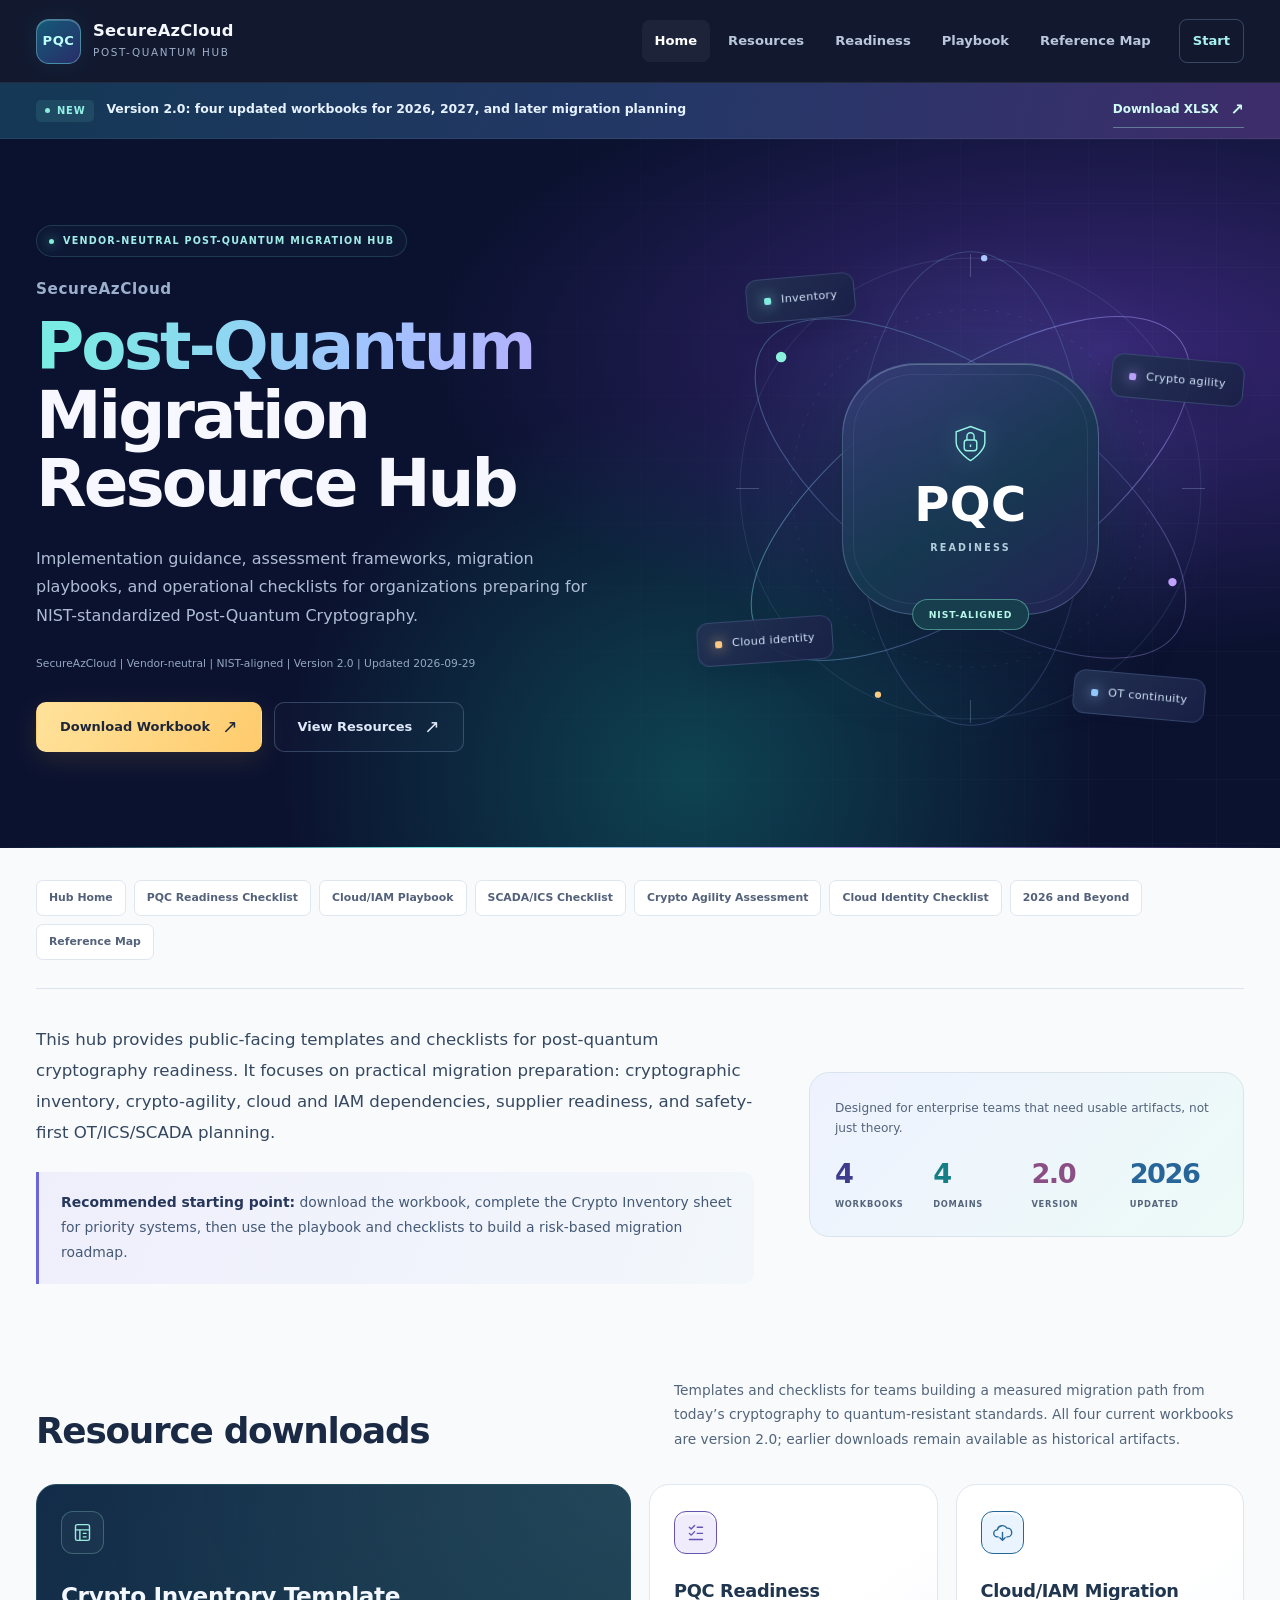
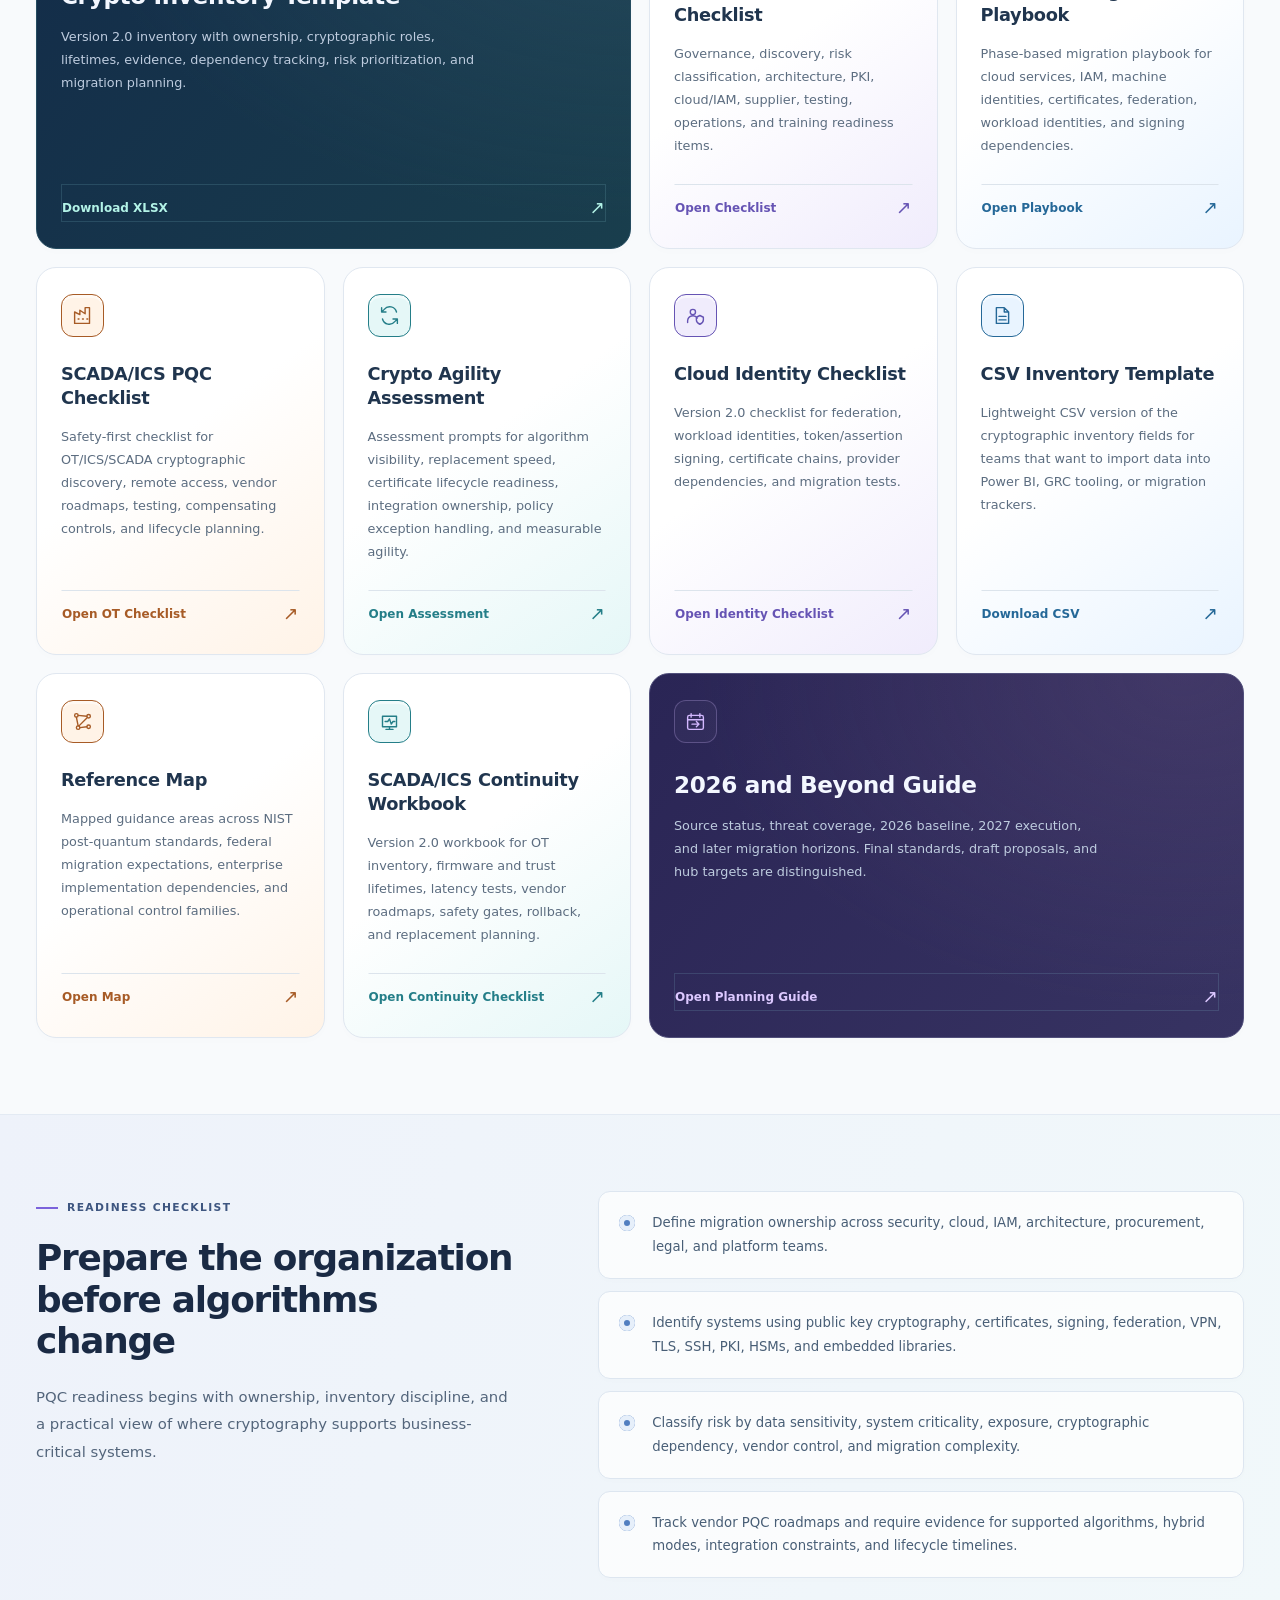
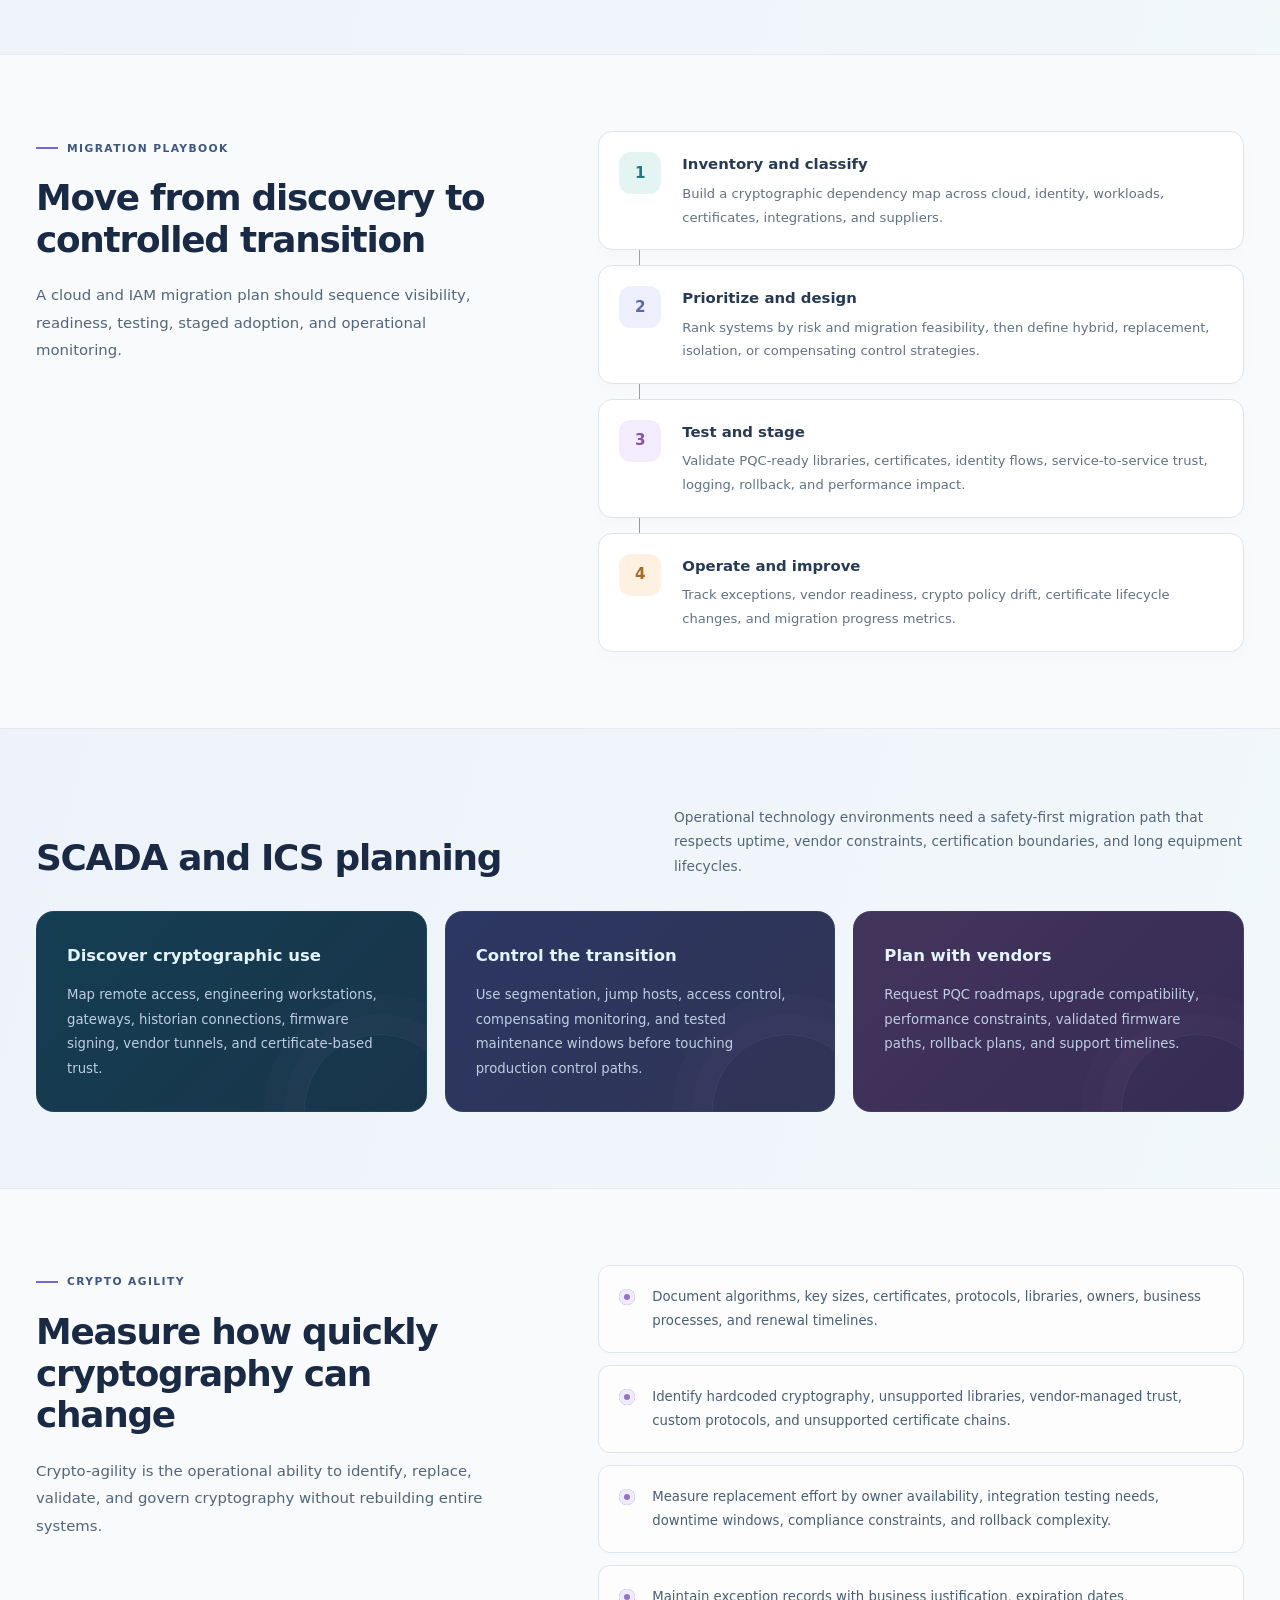
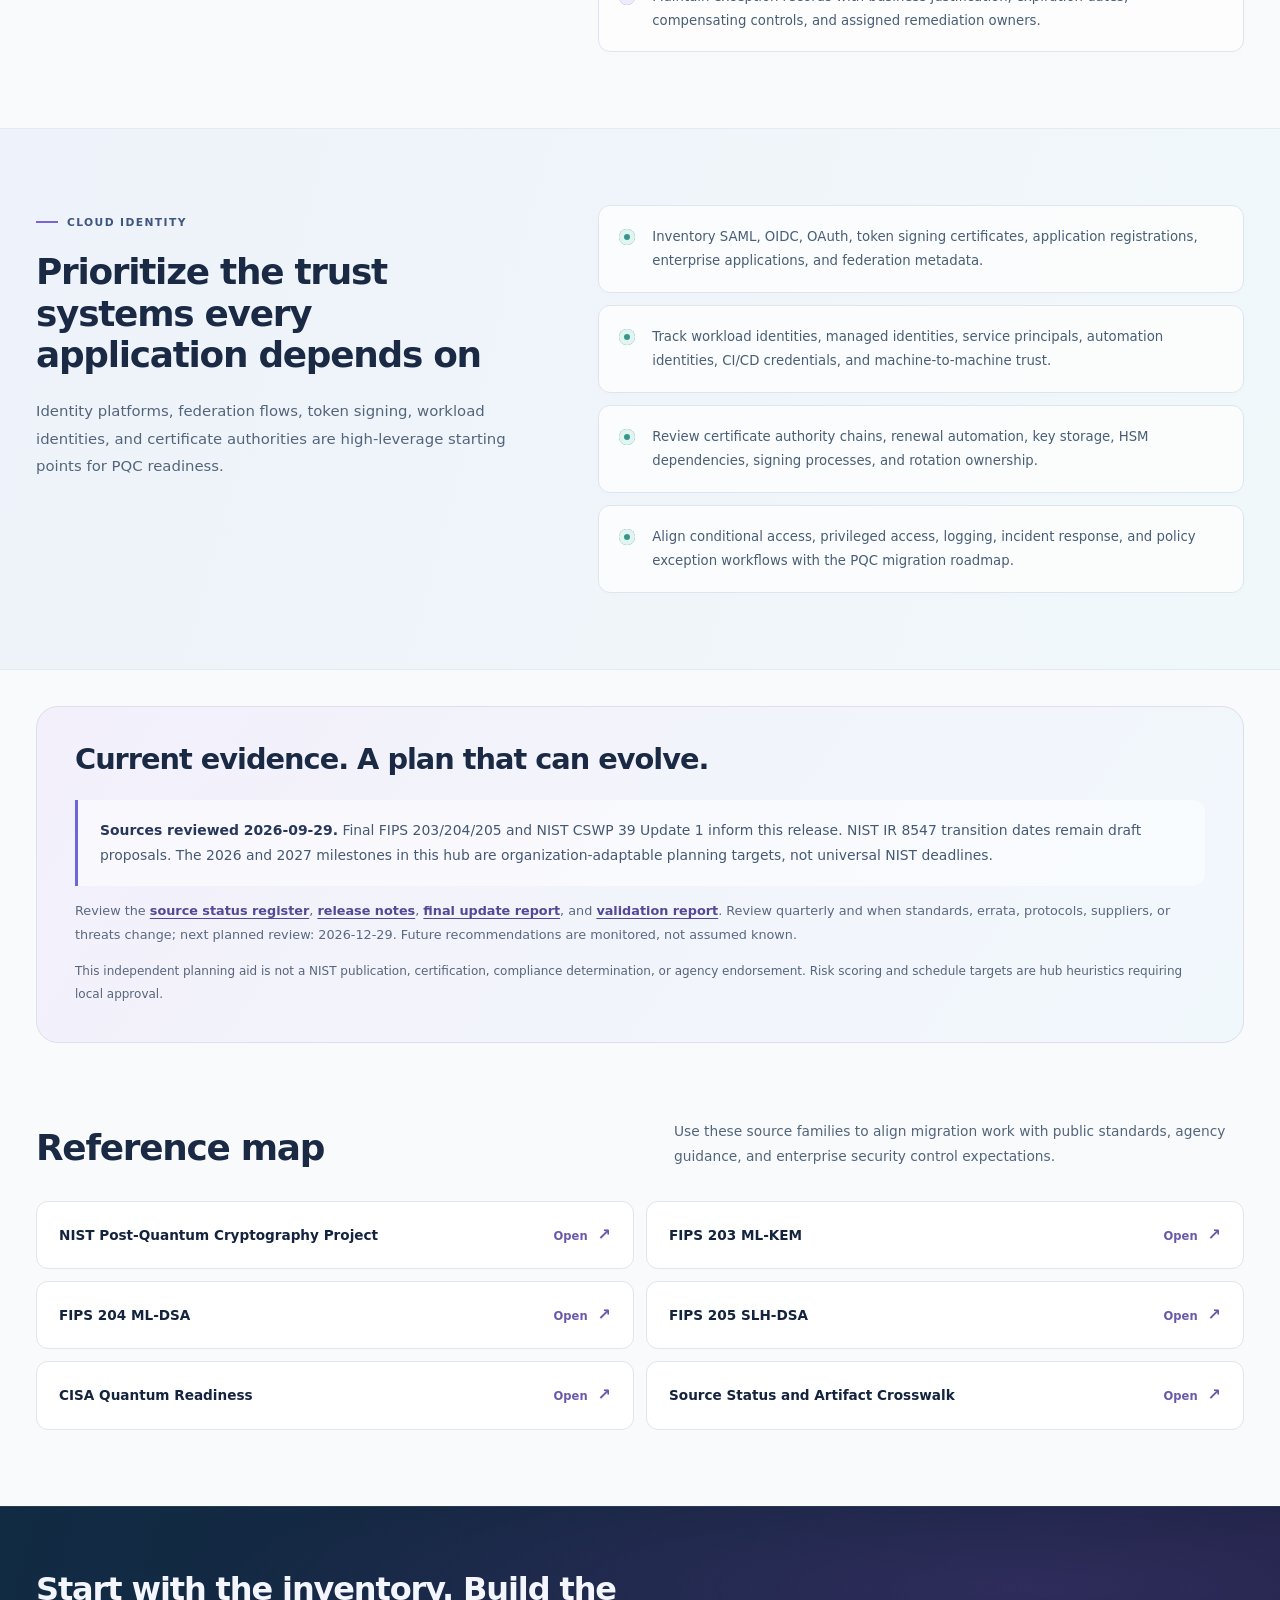
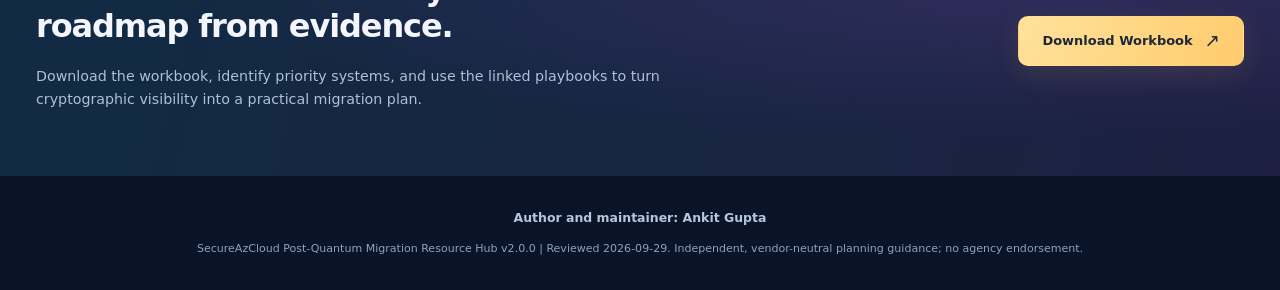
==== commit fe1ad45e: "Refresh homepage stylesheet cache Author: Ankit Gupta" ====
--- a/index.html
+++ b/index.html
@@ -8,7 +8,7 @@
     name="description"
     content="Vendor-neutral post-quantum cryptography readiness templates, checklists, playbooks, and reference guidance for enterprise cloud, identity, SCADA/ICS, and critical infrastructure environments."
   />
-  <link rel="stylesheet" href="assets/home.css" />
+  <link rel="stylesheet" href="assets/home.css?v=20260929-2" />
 <meta name="author" content="Ankit Gupta">
 </head>
 <body>
@@ -355,4 +355,4 @@
     }
   </script>
 </body>
-</html>+</html>
--- a/assets/home.css
+++ b/assets/home.css
@@ -1,6 +1,6 @@
 :root{--ink:#14233e;--muted:#53657b;--line:#dce5ee;--cyan:#66e8ed;--violet:#b29aff;--gold:#ffd171;--navy:#0b1230;--radius:20px}
 *{box-sizing:border-box}
-html{scroll-behavior:smooth;scroll-padding-top:110px}
+html{scroll-behavior:smooth;scroll-padding-top:0}
 body{margin:0;font-family:Inter,ui-sans-serif,system-ui,-apple-system,BlinkMacSystemFont,"Segoe UI",Arial,sans-serif;color:var(--ink);background:#f8fafc;line-height:1.65;-webkit-font-smoothing:antialiased}
 a{color:inherit;text-decoration:none}
 a:focus-visible{outline:3px solid #8a5cf6;outline-offset:5px}
@@ -78,7 +78,7 @@
 .status-grid{display:grid;grid-template-columns:repeat(4,minmax(0,1fr));gap:10px}
 .status-item strong{display:block;font-size:1.7rem;font-weight:750;color:#3e3d8d;letter-spacing:-.055em;line-height:1.2}
 .status-item:nth-child(2) strong{color:#177e85}.status-item:nth-child(3) strong{color:#8b4f86}.status-item:nth-child(4) strong{color:#286599}
-.status-item span{display:block;text-transform:uppercase;font-size:.52rem;letter-spacing:.09em;color:#61718b;font-weight:750;margin-top:7px}
+.status-item span{display:block;text-transform:uppercase;font-size:.52rem;letter-spacing:.09em;color:#56657b;font-weight:750;margin-top:7px}
 .section-head{display:flex;justify-content:space-between;gap:48px;align-items:end;margin-bottom:32px}
 h2{font-size:clamp(1.9rem,2.8vw,2.65rem);line-height:1.16;font-weight:730;letter-spacing:-.035em;margin:0;color:#1a2a44}
 .section-head h2{flex:1}
@@ -127,7 +127,7 @@
 #currency h2{font-size:1.8rem}
 #currency .callout{background:#ffffff77}
 #currency p{font-size:.8rem;color:#5a6981;line-height:1.9}
-#currency p:last-child{margin-bottom:0;color:#65748b;font-size:.75rem}
+#currency p:last-child{margin-bottom:0;color:#56657b;font-size:.75rem}
 #currency a{text-decoration:underline;text-underline-offset:3px;color:#554997}
 .reference{display:grid;grid-template-columns:repeat(2,minmax(0,1fr));gap:12px}
 .reference a{display:flex;align-items:center;justify-content:space-between;gap:24px;border:1px solid #dfe6ef;border-radius:12px;background:white;padding:20px 22px;transition:border-color .2s,box-shadow .2s}
@@ -148,6 +148,8 @@
 @keyframes enter{from{opacity:.2;transform:translateY(12px)}to{opacity:1;transform:translateY(0)}}
 @media(max-width:1100px){.nav{gap:12px}.nav-links a{padding:9px;font-size:.75rem}.brand strong{font-size:.9rem}.hero-inner{gap:20px}.resource-grid{gap:14px}.resource{padding:23px 20px}.two-col{gap:45px}.intro{gap:30px}.status-grid{grid-template-columns:repeat(2,1fr);gap:20px}.hero .eyebrow{letter-spacing:.07em;font-size:.55rem}.orbit-label{font-size:.65rem;padding:10px 12px}.hex strong{font-size:2.5rem}}
 @media(max-width:900px){.nav{min-height:74px;flex-wrap:wrap;justify-content:center;padding:15px 0 9px;gap:12px}.brand{margin-right:auto}.nav-links{justify-content:flex-end}.nav-links a{padding:8px;font-size:.71rem}.nav-links a:last-child{margin-left:0}.hero-inner{grid-template-columns:1.12fr 1fr;padding:64px 0;min-height:0;gap:14px}h1{font-size:clamp(2.5rem,5.3vw,3.1rem)}.hero-brand{font-size:.8rem}.hero-copy{font-size:.87rem}.hero .eyebrow{max-width:100%;font-size:.52rem;line-height:1.8}.hero-actions{gap:10px}.hero-actions .btn{padding:12px 15px;font-size:.72rem}.hero-visual{margin-top:20px}.quantum-card{width:49%}.shield-icon{width:32px;height:32px;margin-bottom:9px}.hex strong{font-size:2.2rem}.hex span{font-size:.47rem;letter-spacing:.16em;margin-top:8px}.visual-badge{font-size:.47rem;padding:5px 9px;bottom:-12px}.orbit-label{font-size:.56rem;gap:6px;padding:8px 10px}.orbit-label.one{left:0}.orbit-label.two{right:-3%}.orbit-label.three{left:-4%}.orbit-label.four{right:0}.resource-grid{grid-template-columns:repeat(2,minmax(0,1fr));gap:18px}.resource:first-child,.resource:last-child{grid-column:auto}.resource:first-child h3,.resource:last-child h3{font-size:1.11rem}.section{padding:58px 0}.section-head{gap:30px}.intro{grid-template-columns:1fr}.status-grid{grid-template-columns:repeat(4,1fr)}.status-box{display:grid;grid-template-columns:1fr 1.4fr;align-items:center;gap:30px}.status-box>p{margin:0}.two-col{grid-template-columns:1fr;gap:28px}.two-col>div:first-child{max-width:600px}.matrix-item{padding:24px}.final .section{gap:30px}.final h2{font-size:1.7rem}}
-@media(max-width:650px){html{scroll-padding-top:155px}.nav,.announcement-inner,.hero-inner,.section{width:calc(100% - 40px)}.nav{justify-content:flex-start}.nav-links{width:100%;justify-content:flex-start;gap:4px;flex-wrap:nowrap;overflow-x:auto;padding-bottom:3px}.nav-links a{white-space:nowrap;flex-shrink:0;font-size:.66rem;padding:7px 8px}.nav-links a:last-child{border:none}.brand .brand-mark{width:38px;height:38px}.brand strong{font-size:.9rem}.brand>span>span{font-size:.56rem}.announcement-inner{font-size:.66rem;line-height:1.7;gap:12px}.new-pill{margin-right:4px;font-size:.5rem;padding:2px 5px}.announcement .download{font-size:.58rem;gap:4px}.hero-inner{grid-template-columns:1fr;padding:46px 0 28px;gap:10px}.hero .eyebrow{font-size:.51rem;margin-bottom:24px}h1{font-size:clamp(2.6rem,10.4vw,4rem);max-width:500px;letter-spacing:-.035em;line-height:1.06;margin-bottom:22px}.hero-brand{font-size:.8rem;margin-bottom:14px}.hero-copy{font-size:.9rem;max-width:500px}.meta-line{font-size:.6rem;max-width:420px}.hero-actions .btn{font-size:.76rem;min-height:49px;padding:13px 18px}.hero-visual{width:min(390px,100%);margin:0 auto;aspect-ratio:1.04}.hex strong{font-size:2.55rem}.hex span{font-size:.55rem}.shield-icon{width:37px;height:37px}.orbit-label{font-size:.64rem;padding:10px 12px}.orbit-label.two{right:0}.orbit-label.three{left:0}.visual-badge{font-size:.5rem;padding:6px 12px}.quick-nav{gap:7px;margin-bottom:28px;padding-bottom:24px}.quick-nav a{font-size:.63rem;padding:7px 10px}.lead{font-size:.92rem}.callout{padding:16px;font-size:.8rem}.status-box{display:block;padding:22px}.status-box>p{margin-bottom:18px;font-size:.73rem}.status-grid{gap:12px}.status-item strong{font-size:1.55rem}.status-item span{font-size:.49rem}.section-head{display:block;margin-bottom:24px}.section-head p{margin-top:17px;font-size:.82rem}.section{padding:46px 0}h2{font-size:1.9rem}.resource-grid{grid-template-columns:1fr;gap:15px}.resource{padding:25px}.resource-icon{margin-bottom:20px}.resource p{font-size:.83rem}.resource h3,.resource:first-child h3,.resource:last-child h3{font-size:1.2rem}.resource .btn{font-size:.8rem}.feature-list li{font-size:.8rem;padding-right:18px}.step{grid-template-columns:36px minmax(0,1fr);gap:14px;padding:18px}.step-num{width:36px;height:36px}.step strong{font-size:.86rem}.step p{font-size:.79rem}.matrix{grid-template-columns:1fr}.matrix-item{padding:27px}.reference{grid-template-columns:1fr}.reference a{padding:18px}.reference strong{font-size:.8rem}#currency{width:calc(100% - 40px);padding:26px 22px;margin-top:10px}#currency h2{font-size:1.6rem}.final .section{flex-direction:column;align-items:flex-start;gap:28px;padding:44px 0}.final h2{font-size:1.8rem}.final p{font-size:.84rem}.final .btn{width:100%}footer{padding:28px 22px;font-size:.65rem}[id]{scroll-margin-top:160px}}
+@media(max-width:650px){html{scroll-padding-top:0}.nav,.announcement-inner,.hero-inner,.section{width:calc(100% - 40px)}.nav{justify-content:flex-start}.nav-links{width:100%;justify-content:flex-start;gap:4px;flex-wrap:nowrap;overflow-x:auto;padding-bottom:3px}.nav-links a{white-space:nowrap;flex-shrink:0;font-size:.66rem;padding:7px 8px}.nav-links a:last-child{border:none}.brand .brand-mark{width:38px;height:38px}.brand strong{font-size:.9rem}.brand>span>span{font-size:.56rem}.announcement-inner{font-size:.66rem;line-height:1.7;gap:12px}.new-pill{margin-right:4px;font-size:.5rem;padding:2px 5px}.announcement .download{font-size:.58rem;gap:4px}.hero-inner{grid-template-columns:1fr;padding:46px 0 28px;gap:10px}.hero .eyebrow{font-size:.51rem;margin-bottom:24px}h1{font-size:clamp(2.6rem,10.4vw,4rem);max-width:500px;letter-spacing:-.035em;line-height:1.06;margin-bottom:22px}.hero-brand{font-size:.8rem;margin-bottom:14px}.hero-copy{font-size:.9rem;max-width:500px}.meta-line{font-size:.6rem;max-width:420px}.hero-actions .btn{font-size:.76rem;min-height:49px;padding:13px 18px}.hero-visual{width:min(390px,100%);margin:0 auto;aspect-ratio:1.04}.hex strong{font-size:2.55rem}.hex span{font-size:.55rem}.shield-icon{width:37px;height:37px}.orbit-label{font-size:.64rem;padding:10px 12px}.orbit-label.two{right:0}.orbit-label.three{left:0}.visual-badge{font-size:.5rem;padding:6px 12px}.quick-nav{gap:7px;margin-bottom:28px;padding-bottom:24px}.quick-nav a{font-size:.63rem;padding:7px 10px}.lead{font-size:.92rem}.callout{padding:16px;font-size:.8rem}.status-box{display:block;padding:22px}.status-box>p{margin-bottom:18px;font-size:.73rem}.status-grid{gap:12px}.status-item strong{font-size:1.55rem}.status-item span{font-size:.49rem}.section-head{display:block;margin-bottom:24px}.section-head p{margin-top:17px;font-size:.82rem}.section{padding:46px 0}h2{font-size:1.9rem}.resource-grid{grid-template-columns:1fr;gap:15px}.resource{padding:25px}.resource-icon{margin-bottom:20px}.resource p{font-size:.83rem}.resource h3,.resource:first-child h3,.resource:last-child h3{font-size:1.2rem}.resource .btn{font-size:.8rem}.feature-list li{font-size:.8rem;padding-right:18px}.step{grid-template-columns:36px minmax(0,1fr);gap:14px;padding:18px}.step-num{width:36px;height:36px}.step strong{font-size:.86rem}.step p{font-size:.79rem}.matrix{grid-template-columns:1fr}.matrix-item{padding:27px}.reference{grid-template-columns:1fr}.reference a{padding:18px}.reference strong{font-size:.8rem}#currency{width:calc(100% - 40px);padding:26px 22px;margin-top:10px}#currency h2{font-size:1.6rem}.final .section{flex-direction:column;align-items:flex-start;gap:28px;padding:44px 0}.final h2{font-size:1.8rem}.final p{font-size:.84rem}.final .btn{width:100%}footer{padding:28px 22px;font-size:.65rem}[id]{scroll-margin-top:160px}}
 @media(prefers-reduced-motion:reduce){*,*:before,*:after{animation:none!important;transition:none!important;scroll-behavior:auto!important}}
 @media print{.topbar,.announcement,.hero-visual,.quick-nav{display:none}.hero,.final,footer{background:#fff;color:#14233e}.hero-inner{display:block;padding:20px 0}.hero h1,.hero .accent,.hero-copy,.meta-line,.final h2,.final p{color:#14233e;-webkit-text-fill-color:currentColor}.resource-grid{grid-template-columns:repeat(2,1fr)}.resource{break-inside:avoid}.section{padding:25px 0}}
+
+@media(max-width:650px){.hero .eyebrow{font-size:.62rem;letter-spacing:.08em}.meta-line{font-size:.7rem}.status-item span{font-size:.59rem;letter-spacing:.03em}footer{font-size:.7rem}.brand>span>span{font-size:.62rem}}
